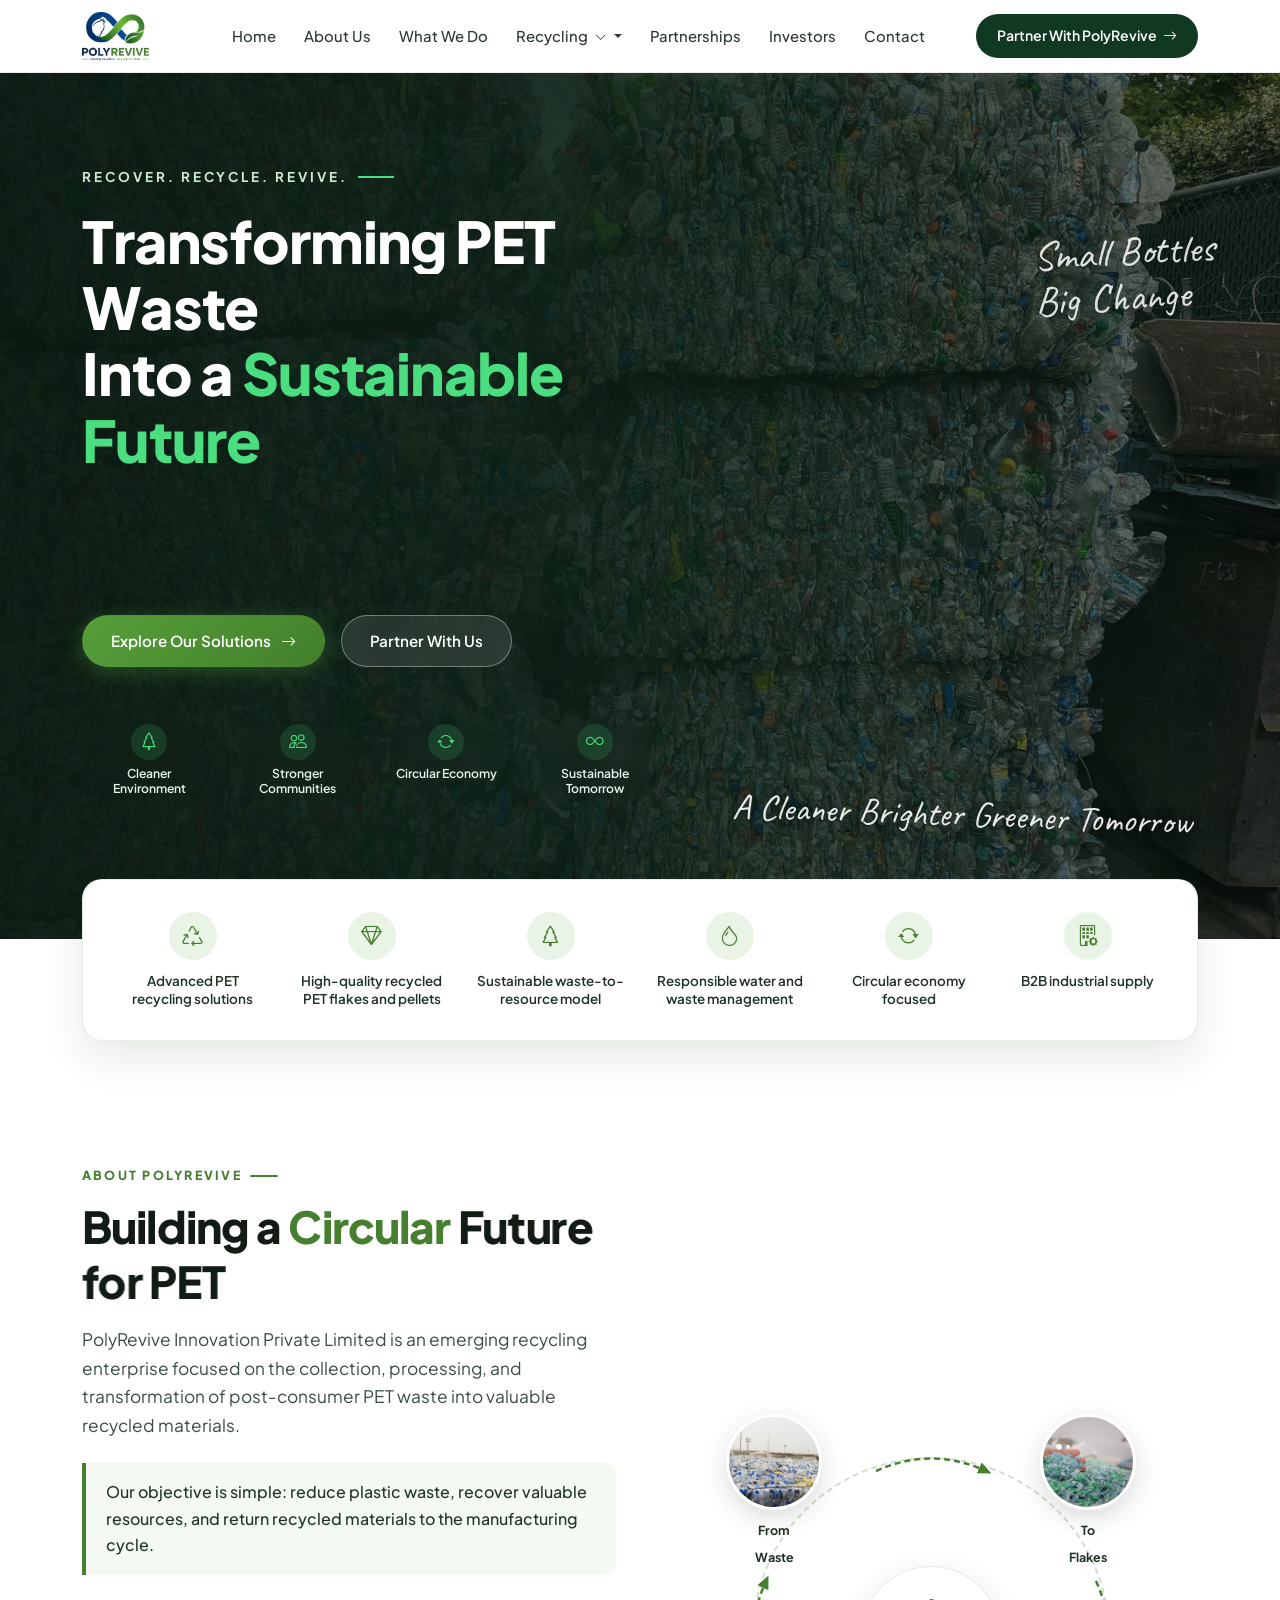
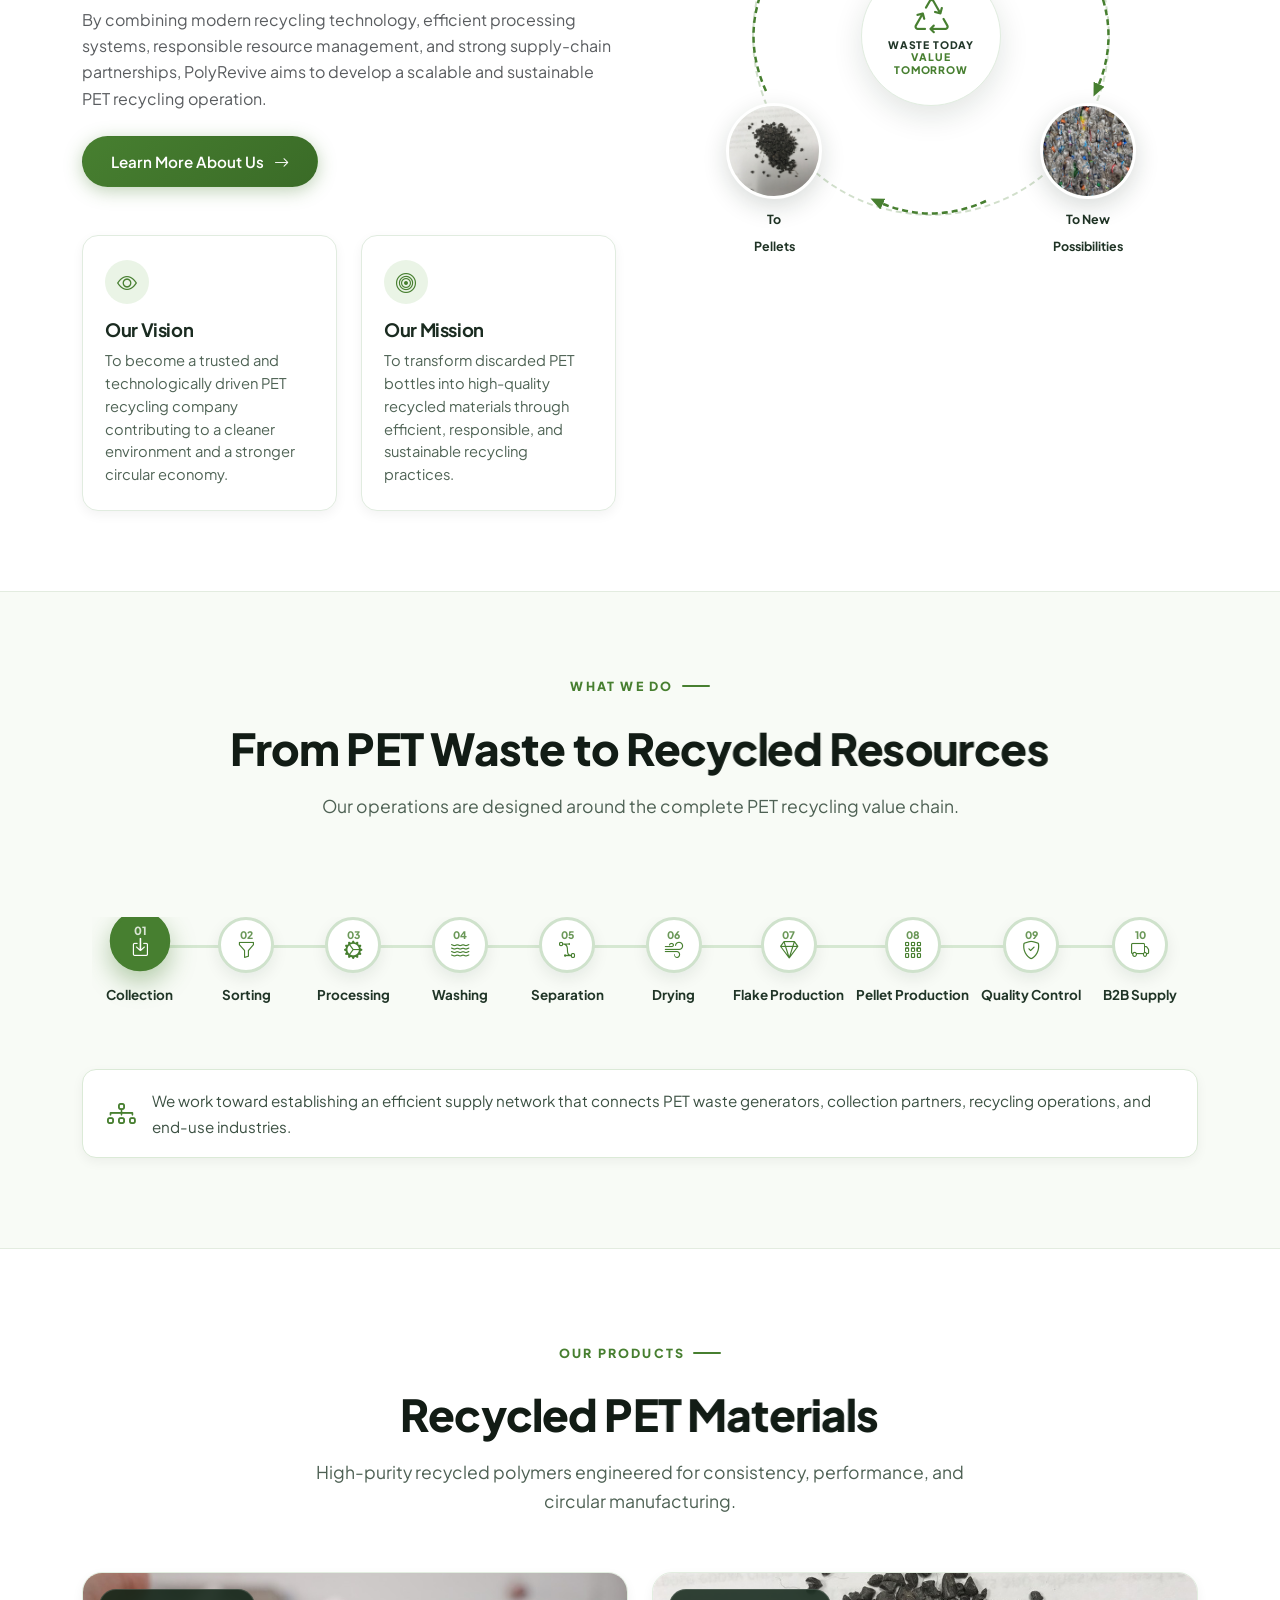
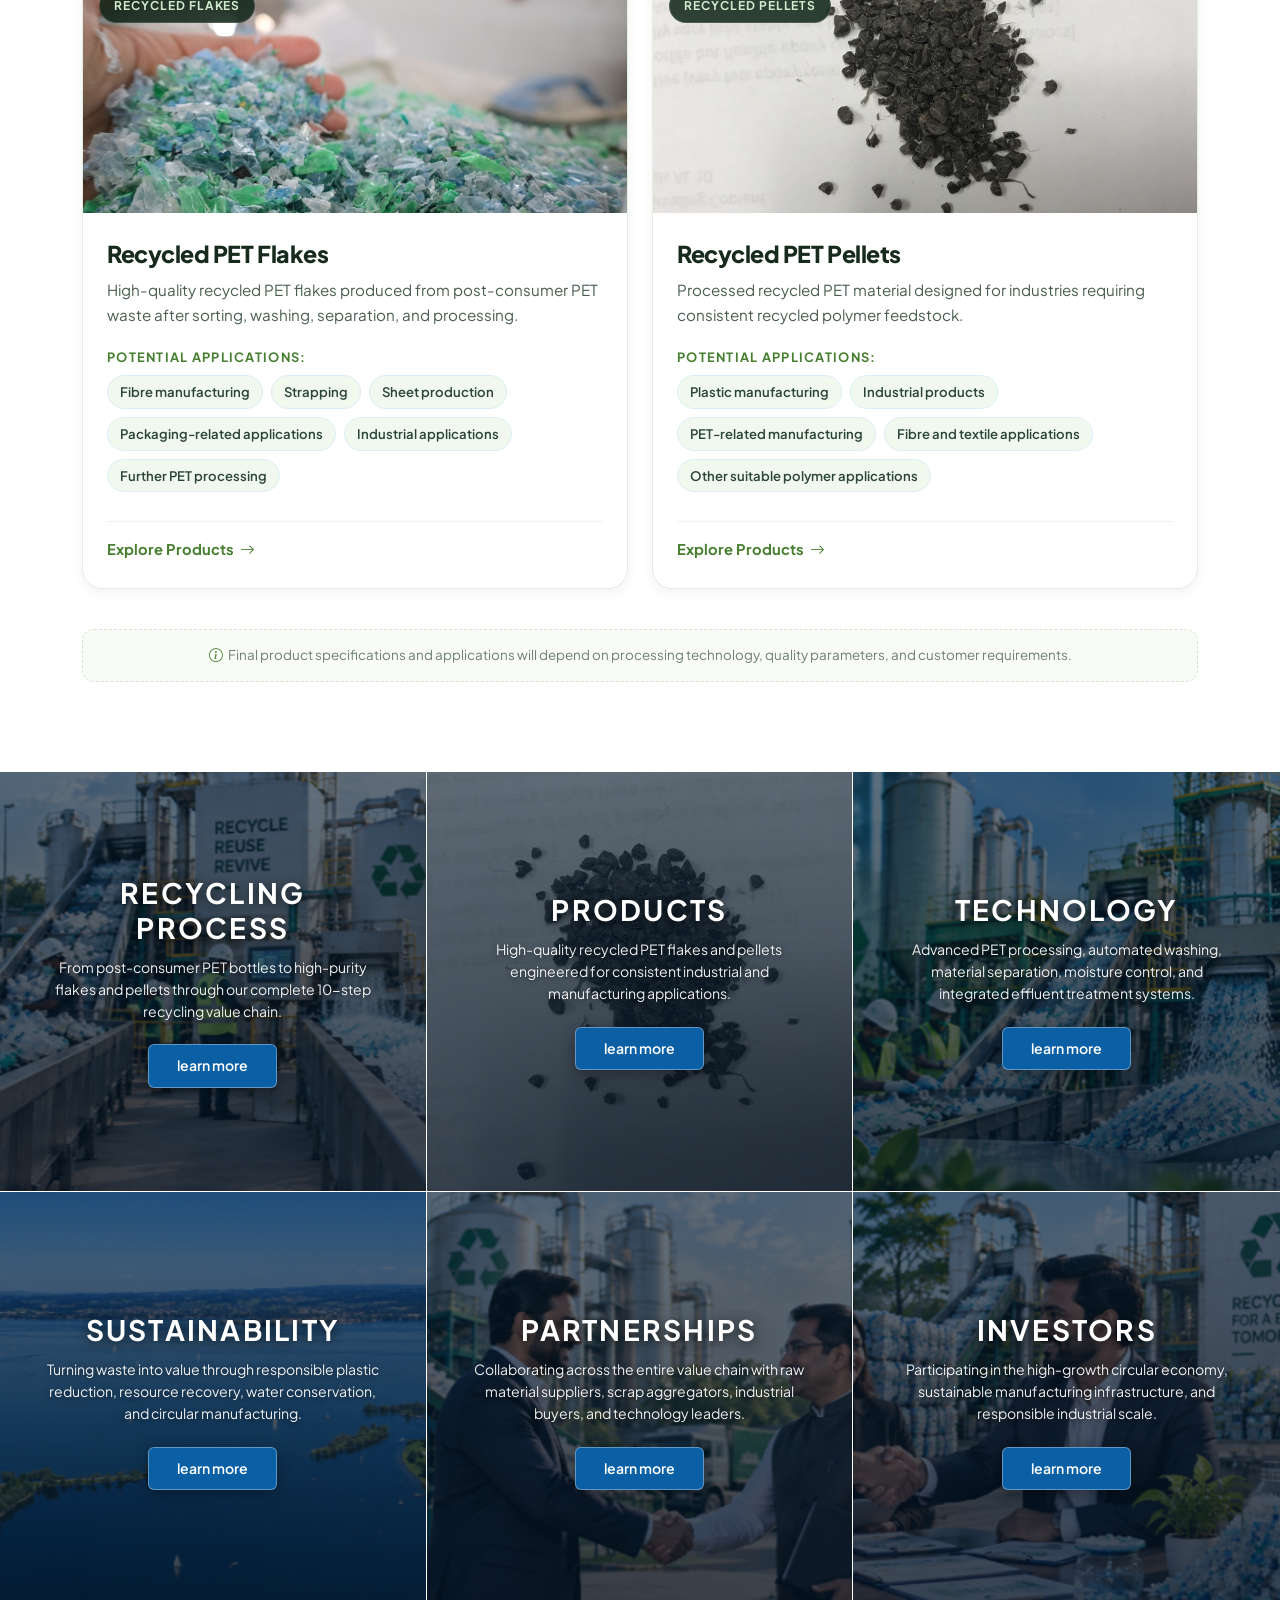
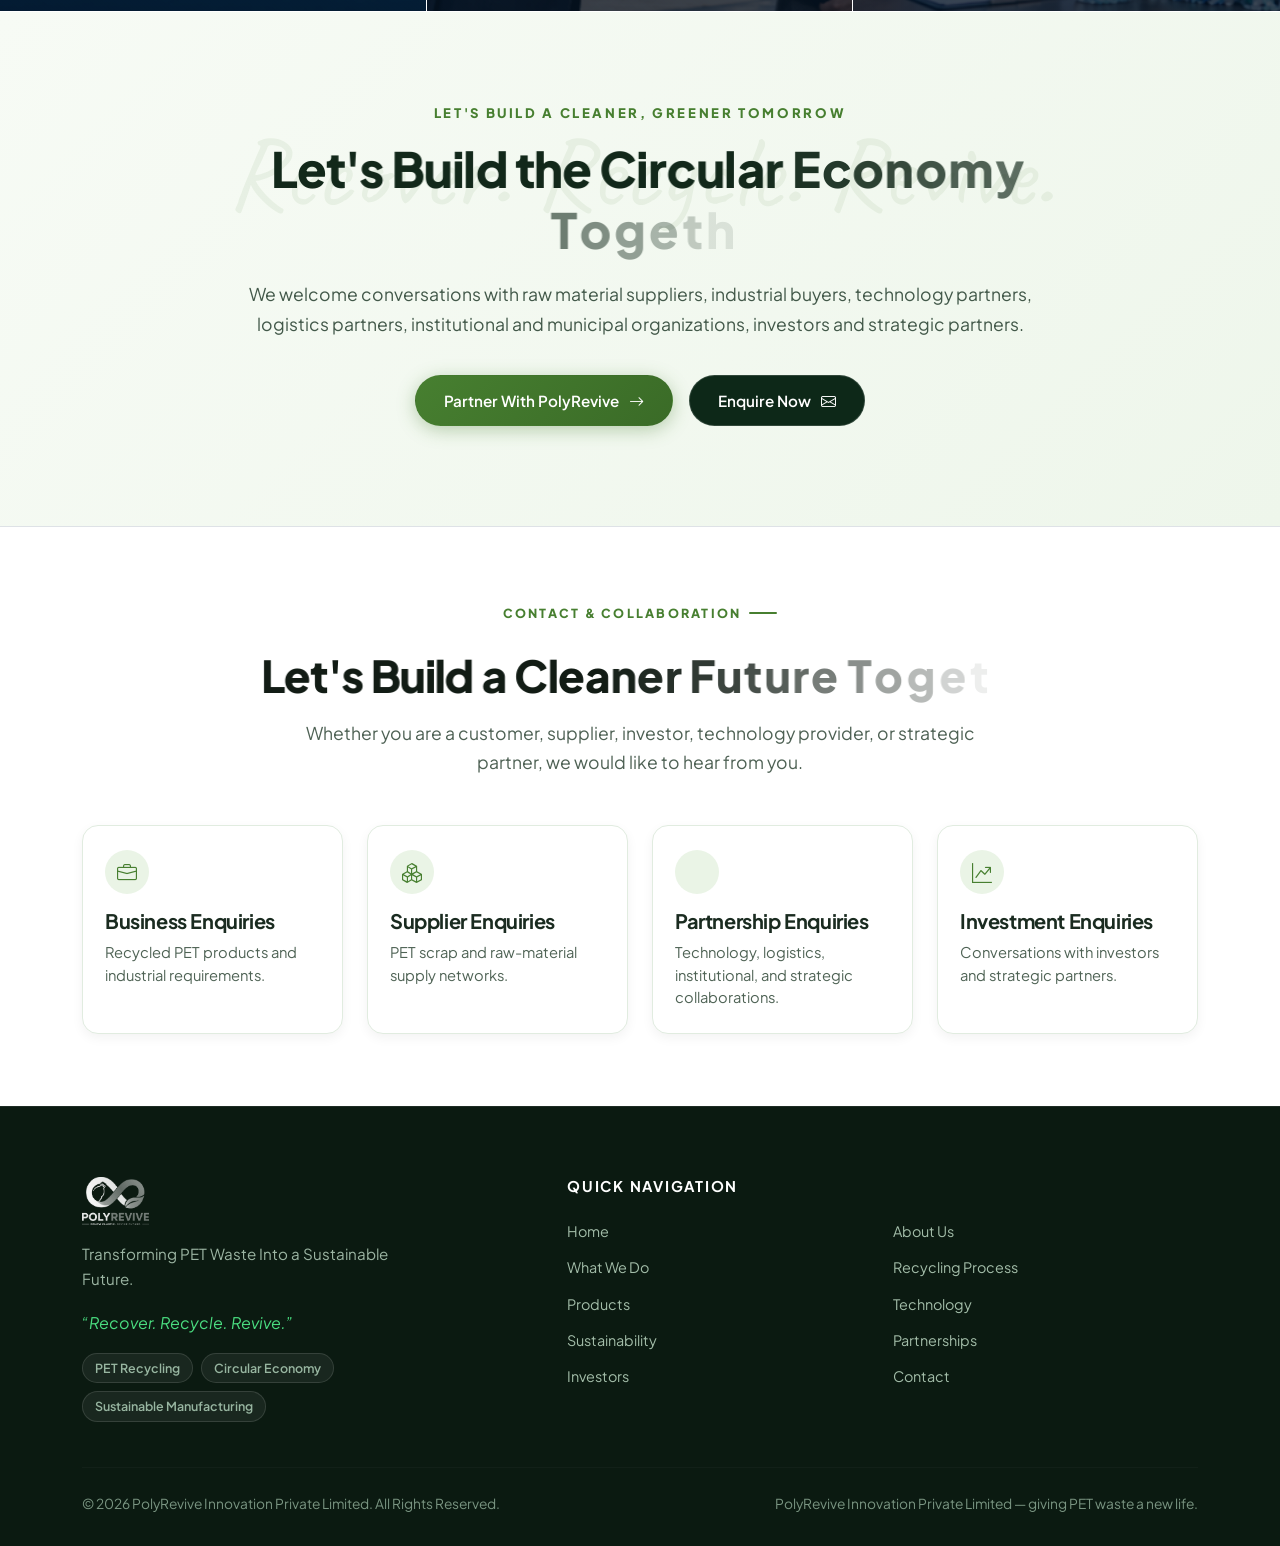
==== index.html @ 1613839e "Deploy PolyRevive website: complete pages, assets, responsive mobile navbar, animations" ====
<!DOCTYPE html>
<html lang="en">
<head>
  <meta charset="UTF-8">
  <meta name="viewport" content="width=device-width, initial-scale=1.0">
  <title>PolyRevive Innovation Private Limited | PET Recycling & Sustainable Solutions</title>
  
  <!-- SEO Meta Tags based on Official PDF -->
  <meta name="description" content="PolyRevive Innovation Private Limited is focused on PET recycling, recycled PET flakes and pellets, sustainable resource recovery, and circular-economy solutions.">
  <meta name="keywords" content="PET Recycling, PET Bottle Recycling, Recycled PET Flakes, Recycled PET Pellets, Plastic Recycling Company, PET Recycling Company Tamil Nadu, Recycled Plastic Materials, Circular Economy, Sustainable Recycling, Post Consumer PET Recycling, PET Scrap Recycling, Plastic Waste Management">
  <meta name="author" content="PolyRevive Innovation Private Limited">
  
  <!-- Favicon -->
  <link rel="icon" type="image/png" href="assets/logo/logo-transparent.png">

  <!-- Google Fonts: Plus Jakarta Sans & Caveat -->
  <link rel="preconnect" href="https://fonts.googleapis.com">
  <link rel="preconnect" href="https://fonts.gstatic.com" crossorigin>
  <link href="https://fonts.googleapis.com/css2?family=Caveat:wght@600;700&family=Plus+Jakarta+Sans:wght@300;400;500;600;700;800&display=swap" rel="stylesheet">

  <!-- Bootstrap 5.3.3 CSS -->
  <link href="https://cdn.jsdelivr.net/npm/bootstrap@5.3.3/dist/css/bootstrap.min.css" rel="stylesheet">
  
  <!-- Bootstrap Icons 1.11.3 -->
  <link rel="stylesheet" href="https://cdn.jsdelivr.net/npm/bootstrap-icons@1.11.3/font/bootstrap-icons.min.css">

  <!-- Animate.css for WOW Scroll Animations -->
  <link rel="stylesheet" href="css/animate.css">

  <!-- Mouse Cursor CSS -->
  <link rel="stylesheet" href="css/mousecursor.css">

  <!-- Custom Stylesheet -->
  <link rel="stylesheet" href="css/style.css">
</head>
<body>

  <!-- ==========================================================================
       1. HEADER / STICKY NAVBAR
       ========================================================================== -->
  <header>
    <nav class="navbar navbar-expand-lg site-navbar" aria-label="Main Navigation">
      <div class="container">
        <!-- Actual PolyRevive Logo -->
        <a class="navbar-brand" href="#home">
          <img src="assets/logo/logo.png" alt="PolyRevive Innovation Private Limited Logo" class="navbar-logo-img">
        </a>

        <!-- Mobile Toggle Button -->
        <button class="navbar-toggler" type="button" data-bs-toggle="collapse" data-bs-target="#navbarPolyContent" aria-controls="navbarPolyContent" aria-expanded="false" aria-label="Toggle navigation">
          <span class="bi bi-list fs-2"></span>
        </button>

        <!-- Navbar Links -->
        <div class="collapse navbar-collapse" id="navbarPolyContent">
          <ul class="navbar-nav mx-auto mb-2 mb-lg-0">
            <li class="nav-item">
              <a class="nav-link active" href="index.html">Home</a>
            </li>
            <li class="nav-item">
              <a class="nav-link" href="about.html">About Us</a>
            </li>
            <li class="nav-item">
              <a class="nav-link" href="what-we-do.html">What We Do</a>
            </li>
            <li class="nav-item dropdown">
              <a class="nav-link dropdown-toggle" href="#" id="recyclingDropdown" role="button" data-bs-toggle="dropdown" aria-expanded="false">
                Recycling <i class="bi bi-chevron-down ms-1" style="font-size: 0.72rem;"></i>
              </a>
              <ul class="dropdown-menu shadow" aria-labelledby="recyclingDropdown">
                <li><a class="dropdown-item" href="process.html"><i class="bi bi-arrow-repeat"></i> Recycling Process</a></li>
                <li><a class="dropdown-item" href="products.html"><i class="bi bi-box-seam"></i> Products</a></li>
                <li><a class="dropdown-item" href="technology.html"><i class="bi bi-cpu"></i> Technology & Infrastructure</a></li>
                <li><a class="dropdown-item" href="sustainability.html"><i class="bi bi-flower1"></i> Sustainability</a></li>
              </ul>
            </li>
            <li class="nav-item">
              <a class="nav-link" href="partnerships.html">Partnerships</a>
            </li>
            <li class="nav-item">
              <a class="nav-link" href="investors.html">Investors</a>
            </li>
            <li class="nav-item">
              <a class="nav-link" href="contact.html">Contact</a>
            </li>
          </ul>

          <!-- Action Button: Section 18 Primary CTA -->
          <div class="d-flex align-items-center">
            <a href="partnerships.html" class="nav-btn-partner">
              Partner With PolyRevive <i class="bi bi-arrow-right"></i>
            </a>
          </div>
        </div>
      </div>
    </nav>
  </header>

  <!-- ==========================================================================
       2. HERO SECTION (Matched with Reference Design)
       ========================================================================== -->
  <section class="hero-section" id="home">
    <div class="hero-overlay"></div>

    <!-- Script Accents (matched from visual reference) -->
    <div class="hero-script-top d-none d-lg-block">
      Small Bottles<br>Big Change
    </div>
    <div class="hero-script-bottom d-none d-lg-flex">
      <span>A Cleaner Brighter Greener Tomorrow</span>
      <i class="bi bi-leaf hero-script-leaf"></i>
    </div>

    <div class="container position-relative">
      <div class="row align-items-center">
        <div class="col-lg-8 col-xl-7 hero-content">
          <!-- Eyebrow Tagline -->
          <div class="hero-eyebrow">
            RECOVER. RECYCLE. REVIVE.
          </div>

          <!-- Main Headline -->
          <h1 class="hero-title text-anime-style-3">
            Transforming PET Waste <br>
            Into a <span class="text-accent">Sustainable Future</span>
          </h1>

          <!-- Official PDF Paragraph -->
          <p class="hero-paragraph wow fadeInUp" data-wow-delay="0.2s">
            PolyRevive Innovation Private Limited is building a modern PET recycling ecosystem focused on converting post-consumer PET waste into high-quality recycled materials while creating environmental, economic, and social value.
          </p>

          <!-- Buttons -->
          <div class="hero-cta-group wow fadeInUp" data-wow-delay="0.3s">
            <a href="#products" class="btn-poly btn-poly-accent">
              Explore Our Solutions <i class="bi bi-arrow-right"></i>
            </a>
            <a href="#partners" class="btn-poly btn-poly-glass">
              Partner With Us
            </a>
          </div>

          <!-- 4 Glass Benefit Badges beneath buttons -->
          <div class="hero-glass-badges">
            <div class="hero-badge-card wow fadeInUp" data-wow-delay="0.1s">
              <div class="hero-badge-icon">
                <i class="bi bi-tree"></i>
              </div>
              <span class="hero-badge-label">Cleaner Environment</span>
            </div>
            <div class="hero-badge-card wow fadeInUp" data-wow-delay="0.2s">
              <div class="hero-badge-icon">
                <i class="bi bi-people"></i>
              </div>
              <span class="hero-badge-label">Stronger Communities</span>
            </div>
            <div class="hero-badge-card wow fadeInUp" data-wow-delay="0.3s">
              <div class="hero-badge-icon">
                <i class="bi bi-arrow-repeat"></i>
              </div>
              <span class="hero-badge-label">Circular Economy</span>
            </div>
            <div class="hero-badge-card wow fadeInUp" data-wow-delay="0.4s">
              <div class="hero-badge-icon">
                <i class="bi bi-infinity"></i>
              </div>
              <span class="hero-badge-label">Sustainable Tomorrow</span>
            </div>
          </div>

        </div>
      </div>
    </div>
  </section>

  <!-- ==========================================================================
       3. HERO SUPPORTING BENEFITS STRIP (Floating Glass Bar)
       ========================================================================== -->
  <div class="container benefits-strip-container">
    <div class="benefits-strip-card wow fadeInUp" data-wow-duration="0.8s">
      <div class="benefits-strip-grid">
        <div class="benefit-item wow fadeInUp" data-wow-delay="0.1s">
          <div class="benefit-icon-wrapper">
            <i class="bi bi-recycle"></i>
          </div>
          <p class="benefit-title">Advanced PET recycling solutions</p>
        </div>
        <div class="benefit-item wow fadeInUp" data-wow-delay="0.15s">
          <div class="benefit-icon-wrapper">
            <i class="bi bi-gem"></i>
          </div>
          <p class="benefit-title">High-quality recycled PET flakes and pellets</p>
        </div>
        <div class="benefit-item wow fadeInUp" data-wow-delay="0.2s">
          <div class="benefit-icon-wrapper">
            <i class="bi bi-tree"></i>
          </div>
          <p class="benefit-title">Sustainable waste-to-resource model</p>
        </div>
        <div class="benefit-item wow fadeInUp" data-wow-delay="0.25s">
          <div class="benefit-icon-wrapper">
            <i class="bi bi-droplet"></i>
          </div>
          <p class="benefit-title">Responsible water and waste management</p>
        </div>
        <div class="benefit-item wow fadeInUp" data-wow-delay="0.3s">
          <div class="benefit-icon-wrapper">
            <i class="bi bi-arrow-repeat"></i>
          </div>
          <p class="benefit-title">Circular economy focused</p>
        </div>
        <div class="benefit-item wow fadeInUp" data-wow-delay="0.35s">
          <div class="benefit-icon-wrapper">
            <i class="bi bi-building-gear"></i>
          </div>
          <p class="benefit-title">B2B industrial supply</p>
        </div>
      </div>
    </div>
  </div>

  <!-- ==========================================================================
       4. ABOUT POLYREVIVE & CIRCULAR VISUAL
       ========================================================================== -->
  <section class="about-section" id="about">
    <div class="container">
      <div class="row align-items-center g-5">
        <!-- Left Content Column -->
        <div class="col-lg-6 about-content-col">
          <span class="section-eyebrow wow fadeInUp" data-wow-delay="0.1s">ABOUT POLYREVIVE</span>
          <h2 class="section-title text-anime-style-3">
            Building a <span class="text-brand">Circular</span> Future for PET
          </h2>

          <p class="about-intro-text wow fadeInUp" data-wow-delay="0.2s">
            PolyRevive Innovation Private Limited is an emerging recycling enterprise focused on the collection, processing, and transformation of post-consumer PET waste into valuable recycled materials.
          </p>

          <div class="about-objective-box wow fadeInUp" data-wow-delay="0.3s">
            Our objective is simple: reduce plastic waste, recover valuable resources, and return recycled materials to the manufacturing cycle.
          </div>

          <p class="text-muted mb-4 wow fadeInUp" data-wow-delay="0.35s">
            By combining modern recycling technology, efficient processing systems, responsible resource management, and strong supply-chain partnerships, PolyRevive aims to develop a scalable and sustainable PET recycling operation.
          </p>

          <a href="#what-we-do" class="btn-poly btn-poly-primary mb-5 wow fadeInUp" data-wow-delay="0.4s">
            Learn More About Us <i class="bi bi-arrow-right"></i>
          </a>

          <!-- Vision & Mission Cards Row -->
          <div class="row g-4 vm-card-row">
            <div class="col-sm-6">
              <div class="vm-card wow fadeInUp" data-wow-delay="0.2s">
                <div class="vm-icon-bubble">
                  <i class="bi bi-eye"></i>
                </div>
                <h3 class="vm-title">Our Vision</h3>
                <p class="vm-description">
                  To become a trusted and technologically driven PET recycling company contributing to a cleaner environment and a stronger circular economy.
                </p>
              </div>
            </div>

            <div class="col-sm-6">
              <div class="vm-card wow fadeInUp" data-wow-delay="0.35s">
                <div class="vm-icon-bubble">
                  <i class="bi bi-bullseye"></i>
                </div>
                <h3 class="vm-title">Our Mission</h3>
                <p class="vm-description">
                  To transform discarded PET bottles into high-quality recycled materials through efficient, responsible, and sustainable recycling practices.
                </p>
              </div>
            </div>
          </div>
        </div>

        <!-- Right Column: Circular Economy Transformation Diagram -->
        <div class="col-lg-6 text-center">
          <div class="circular-diagram-container wow zoomIn" data-wow-duration="0.9s">
            <div class="circular-bg-glow"></div>

            <!-- SVG Flow Arrows connecting the 4 nodes -->
            <svg class="circular-flow-svg" viewBox="0 0 460 460">
              <defs>
                <marker id="arrow" viewBox="0 0 10 10" refX="5" refY="5" markerWidth="6" markerHeight="6" orient="auto-start-reverse">
                  <path d="M 0 1 L 9 5 L 0 9 z" fill="#477f30" />
                </marker>
              </defs>
              <!-- Top curve: Waste to Flakes -->
              <path d="M 175 65 Q 230 40 285 65" fill="none" stroke="#477f30" stroke-width="2.5" stroke-dasharray="6,4" marker-end="url(#arrow)" />
              <!-- Right curve: Flakes to Possibilities -->
              <path d="M 395 175 Q 420 230 395 285" fill="none" stroke="#477f30" stroke-width="2.5" stroke-dasharray="6,4" marker-end="url(#arrow)" />
              <!-- Bottom curve: Possibilities to Pellets -->
              <path d="M 285 395 Q 230 420 175 395" fill="none" stroke="#477f30" stroke-width="2.5" stroke-dasharray="6,4" marker-end="url(#arrow)" />
              <!-- Left curve: Pellets to Waste -->
              <path d="M 65 285 Q 40 230 65 175" fill="none" stroke="#477f30" stroke-width="2.5" stroke-dasharray="6,4" marker-end="url(#arrow)" />
            </svg>

            <!-- Center Badge -->
            <div class="circular-center-badge">
              <i class="bi bi-recycle circular-center-icon"></i>
              <div class="circular-center-text">
                WASTE TODAY
                <span>VALUE TOMORROW</span>
              </div>
            </div>

            <!-- 1. Top-Left: From Waste -->
            <div class="cycle-node node-waste">
              <div class="cycle-node-img-wrap">
                <img src="assets/images/waste-bottles.jpg" alt="PET Waste bottles" loading="lazy">
              </div>
              <span class="cycle-node-label">From<br>Waste</span>
            </div>

            <!-- 2. Top-Right: To Flakes -->
            <div class="cycle-node node-flakes">
              <div class="cycle-node-img-wrap">
                <img src="assets/images/pet-flakes.jpg" alt="Recycled PET Flakes" loading="lazy">
              </div>
              <span class="cycle-node-label">To<br>Flakes</span>
            </div>

            <!-- 3. Bottom-Left: To Pellets -->
            <div class="cycle-node node-pellets">
              <div class="cycle-node-img-wrap">
                <img src="assets/images/pet-pellets.jpg" alt="Recycled PET Pellets" loading="lazy">
              </div>
              <span class="cycle-node-label">To<br>Pellets</span>
            </div>

            <!-- 4. Bottom-Right: To New Possibilities -->
            <div class="cycle-node node-possibilities">
              <div class="cycle-node-img-wrap">
                <img src="assets/images/pet-possibilities.jpg" alt="Recycled PET applications" loading="lazy">
              </div>
              <span class="cycle-node-label">To New<br>Possibilities</span>
            </div>
          </div>
        </div>
      </div>
    </div>
  </section>

  <!-- ==========================================================================
       5. WHAT WE DO — 10-STEP VALUE CHAIN JOURNEY
       ========================================================================== -->
  <section class="what-we-do-section" id="what-we-do">
    <div class="container">
      <div class="section-header text-center">
        <div class="section-eyebrow-wrapper">
          <span class="section-eyebrow wow fadeInUp" data-wow-delay="0.1s">WHAT WE DO</span>
        </div>
        <h2 class="section-title text-anime-style-3">From PET Waste to Recycled Resources</h2>
        <p class="section-subtitle mx-auto wow fadeInUp" data-wow-delay="0.2s">
          Our operations are designed around the complete PET recycling value chain.
        </p>
      </div>

      <!-- Process Track -->
      <div class="process-track-wrapper">
        <div class="process-track-line">
          <div class="process-track-progress"></div>
        </div>

        <div class="process-steps-row">
          <!-- Step 1 -->
          <div class="process-step-item active wow fadeInUp" data-wow-delay="0.05s">
            <div class="process-step-circle">
              <span class="process-step-num">01</span>
              <i class="bi bi-box-arrow-in-down process-step-icon"></i>
            </div>
            <p class="process-step-title">Collection</p>
          </div>

          <!-- Step 2 -->
          <div class="process-step-item wow fadeInUp" data-wow-delay="0.1s">
            <div class="process-step-circle">
              <span class="process-step-num">02</span>
              <i class="bi bi-funnel process-step-icon"></i>
            </div>
            <p class="process-step-title">Sorting</p>
          </div>

          <!-- Step 3 -->
          <div class="process-step-item wow fadeInUp" data-wow-delay="0.15s">
            <div class="process-step-circle">
              <span class="process-step-num">03</span>
              <i class="bi bi-gear-wide-connected process-step-icon"></i>
            </div>
            <p class="process-step-title">Processing</p>
          </div>

          <!-- Step 4 -->
          <div class="process-step-item wow fadeInUp" data-wow-delay="0.2s">
            <div class="process-step-circle">
              <span class="process-step-num">04</span>
              <i class="bi bi-water process-step-icon"></i>
            </div>
            <p class="process-step-title">Washing</p>
          </div>

          <!-- Step 5 -->
          <div class="process-step-item wow fadeInUp" data-wow-delay="0.25s">
            <div class="process-step-circle">
              <span class="process-step-num">05</span>
              <i class="bi bi-bezier2 process-step-icon"></i>
            </div>
            <p class="process-step-title">Separation</p>
          </div>

          <!-- Step 6 -->
          <div class="process-step-item wow fadeInUp" data-wow-delay="0.3s">
            <div class="process-step-circle">
              <span class="process-step-num">06</span>
              <i class="bi bi-wind process-step-icon"></i>
            </div>
            <p class="process-step-title">Drying</p>
          </div>

          <!-- Step 7 -->
          <div class="process-step-item wow fadeInUp" data-wow-delay="0.35s">
            <div class="process-step-circle">
              <span class="process-step-num">07</span>
              <i class="bi bi-gem process-step-icon"></i>
            </div>
            <p class="process-step-title">Flake Production</p>
          </div>

          <!-- Step 8 -->
          <div class="process-step-item wow fadeInUp" data-wow-delay="0.4s">
            <div class="process-step-circle">
              <span class="process-step-num">08</span>
              <i class="bi bi-grid-3x3-gap process-step-icon"></i>
            </div>
            <p class="process-step-title">Pellet Production</p>
          </div>

          <!-- Step 9 -->
          <div class="process-step-item wow fadeInUp" data-wow-delay="0.45s">
            <div class="process-step-circle">
              <span class="process-step-num">09</span>
              <i class="bi bi-shield-check process-step-icon"></i>
            </div>
            <p class="process-step-title">Quality Control</p>
          </div>

          <!-- Step 10 -->
          <div class="process-step-item wow fadeInUp" data-wow-delay="0.5s">
            <div class="process-step-circle">
              <span class="process-step-num">10</span>
              <i class="bi bi-truck process-step-icon"></i>
            </div>
            <p class="process-step-title">B2B Supply</p>
          </div>
        </div>
      </div>

      <!-- Supporting network box -->
      <div class="process-network-box mx-auto max-w-750 wow fadeInUp" data-wow-delay="0.3s">
        <i class="bi bi-diagram-3 process-network-icon"></i>
        <p class="process-network-text">
          We work toward establishing an efficient supply network that connects PET waste generators, collection partners, recycling operations, and end-use industries.
        </p>
      </div>
    </div>
  </section>

  <!-- ==========================================================================
       6. PRODUCTS — HOMEPAGE PREVIEW
       ========================================================================== -->
  <section class="products-section" id="products">
    <div class="container">
      <div class="section-header text-center">
        <div class="section-eyebrow-wrapper">
          <span class="section-eyebrow wow fadeInUp" data-wow-delay="0.1s">OUR PRODUCTS</span>
        </div>
        <h2 class="section-title text-anime-style-3">Recycled PET Materials</h2>
        <p class="section-subtitle mx-auto wow fadeInUp" data-wow-delay="0.2s">
          High-purity recycled polymers engineered for consistency, performance, and circular manufacturing.
        </p>
      </div>

      <div class="row g-4 justify-content-center">
        <!-- CARD 1: Recycled PET Flakes -->
        <div class="col-lg-6 product-col">
          <div class="product-card wow fadeInUp" data-wow-delay="0.15s">
            <div class="product-img-wrapper image-anime">
              <img src="assets/images/highres-pet-flakes.jpg" alt="Recycled PET Flakes" loading="lazy">
              <div class="product-badge-overlay">Recycled Flakes</div>
            </div>
            <div class="product-body">
              <h3 class="product-title">Recycled PET Flakes</h3>
              <p class="product-desc">
                High-quality recycled PET flakes produced from post-consumer PET waste after sorting, washing, separation, and processing.
              </p>

              <h4 class="product-apps-heading">Potential Applications:</h4>
              <div class="product-chips">
                <span class="app-chip">Fibre manufacturing</span>
                <span class="app-chip">Strapping</span>
                <span class="app-chip">Sheet production</span>
                <span class="app-chip">Packaging-related applications</span>
                <span class="app-chip">Industrial applications</span>
                <span class="app-chip">Further PET processing</span>
              </div>

              <div class="product-footer">
                <a href="#contact" class="product-cta-link">
                  Explore Products <i class="bi bi-arrow-right"></i>
                </a>
              </div>
            </div>
          </div>
        </div>

        <!-- CARD 2: Recycled PET Pellets -->
        <div class="col-lg-6 product-col">
          <div class="product-card wow fadeInUp" data-wow-delay="0.3s">
            <div class="product-img-wrapper image-anime">
              <img src="assets/images/highres-pet-pellets.jpg" alt="Recycled PET Pellets" loading="lazy">
              <div class="product-badge-overlay">Recycled Pellets</div>
            </div>
            <div class="product-body">
              <h3 class="product-title">Recycled PET Pellets</h3>
              <p class="product-desc">
                Processed recycled PET material designed for industries requiring consistent recycled polymer feedstock.
              </p>

              <h4 class="product-apps-heading">Potential Applications:</h4>
              <div class="product-chips">
                <span class="app-chip">Plastic manufacturing</span>
                <span class="app-chip">Industrial products</span>
                <span class="app-chip">PET-related manufacturing</span>
                <span class="app-chip">Fibre and textile applications</span>
                <span class="app-chip">Other suitable polymer applications</span>
              </div>

              <div class="product-footer">
                <a href="#contact" class="product-cta-link">
                  Explore Products <i class="bi bi-arrow-right"></i>
                </a>
              </div>
            </div>
          </div>
        </div>
      </div>

      <!-- Official Disclaimer from PDF -->
      <div class="products-disclaimer mx-auto max-w-750">
        <i class="bi bi-info-circle me-1 text-brand"></i>
        Final product specifications and applications will depend on processing technology, quality parameters, and customer requirements.
      </div>
    </div>
  </section>

  <!-- ==========================================================================
       6B. CORE PATHWAYS & SOLUTIONS SHOWCASE (Full-Width Interactive Banners)
       ========================================================================== -->
  <section class="alpla-showcase-section" id="pathways-showcase" aria-label="Core Pathways and Solutions">
    <!-- 1. RECYCLING PROCESS -->
    <div class="alpla-banner-item wow fadeInUp" data-wow-delay="0.1s">
      <div class="alpla-banner-bg" style="background-image: url('assets/images/recycling-process-facility.png');"></div>
      <div class="alpla-banner-overlay"></div>
      <div class="alpla-banner-content">
        <h2 class="alpla-banner-title">RECYCLING PROCESS</h2>
        <p class="alpla-banner-desc">From post-consumer PET bottles to high-purity flakes and pellets through our complete 10-step recycling value chain.</p>
        <a href="process.html" class="alpla-banner-btn">learn more</a>
      </div>
    </div>

    <!-- 2. PRODUCTS -->
    <div class="alpla-banner-item wow fadeInUp" data-wow-delay="0.15s">
      <div class="alpla-banner-bg" style="background-image: url('assets/images/highres-pet-pellets.jpg');"></div>
      <div class="alpla-banner-overlay"></div>
      <div class="alpla-banner-content">
        <h2 class="alpla-banner-title">PRODUCTS</h2>
        <p class="alpla-banner-desc">High-quality recycled PET flakes and pellets engineered for consistent industrial and manufacturing applications.</p>
        <a href="products.html" class="alpla-banner-btn">learn more</a>
      </div>
    </div>

    <!-- 3. TECHNOLOGY -->
    <div class="alpla-banner-item wow fadeInUp" data-wow-delay="0.2s">
      <div class="alpla-banner-bg" style="background-image: url('assets/images/technology-plant-banner.png');"></div>
      <div class="alpla-banner-overlay"></div>
      <div class="alpla-banner-content">
        <h2 class="alpla-banner-title">TECHNOLOGY</h2>
        <p class="alpla-banner-desc">Advanced PET processing, automated washing, material separation, moisture control, and integrated effluent treatment systems.</p>
        <a href="technology.html" class="alpla-banner-btn">learn more</a>
      </div>
    </div>

    <!-- 4. SUSTAINABILITY -->
    <div class="alpla-banner-item wow fadeInUp" data-wow-delay="0.25s">
      <div class="alpla-banner-bg" style="background-image: url('assets/images/sustainability-lake-aerial.png');"></div>
      <div class="alpla-banner-overlay"></div>
      <div class="alpla-banner-content">
        <h2 class="alpla-banner-title">SUSTAINABILITY</h2>
        <p class="alpla-banner-desc">Turning waste into value through responsible plastic reduction, resource recovery, water conservation, and circular manufacturing.</p>
        <a href="sustainability.html" class="alpla-banner-btn">learn more</a>
      </div>
    </div>

    <!-- 5. PARTNERSHIPS -->
    <div class="alpla-banner-item wow fadeInUp" data-wow-delay="0.3s">
      <div class="alpla-banner-bg" style="background-image: url('assets/images/partnerships-collaboration.png');"></div>
      <div class="alpla-banner-overlay"></div>
      <div class="alpla-banner-content">
        <h2 class="alpla-banner-title">PARTNERSHIPS</h2>
        <p class="alpla-banner-desc">Collaborating across the entire value chain with raw material suppliers, scrap aggregators, industrial buyers, and technology leaders.</p>
        <a href="partnerships.html" class="alpla-banner-btn">learn more</a>
      </div>
    </div>

    <!-- 6. INVESTORS -->
    <div class="alpla-banner-item wow fadeInUp" data-wow-delay="0.35s">
      <div class="alpla-banner-bg" style="background-image: url('assets/images/investors-meeting-banner.png');"></div>
      <div class="alpla-banner-overlay"></div>
      <div class="alpla-banner-content">
        <h2 class="alpla-banner-title">INVESTORS</h2>
        <p class="alpla-banner-desc">Participating in the high-growth circular economy, sustainable manufacturing infrastructure, and responsible industrial scale.</p>
        <a href="investors.html" class="alpla-banner-btn">learn more</a>
      </div>
    </div>
  </section>




  <!-- ==========================================================================
       9. PARTNERSHIP CTA SECTION
       ========================================================================== -->
  <section class="partnership-section" id="partners">
    <div class="partnership-watermark">Recover. Recycle. Revive.</div>
    <div class="container">
      <div class="partnership-content">
        <p class="partnership-tagline wow fadeInUp" data-wow-delay="0.1s">LET'S BUILD A CLEANER, GREENER TOMORROW</p>
        <h2 class="partnership-title text-anime-style-3">Let's Build the Circular Economy Together</h2>
        <p class="partnership-desc wow fadeInUp" data-wow-delay="0.2s">
          We welcome conversations with raw material suppliers, industrial buyers, technology partners, logistics partners, institutional and municipal organizations, investors and strategic partners.
        </p>

        <div class="partnership-buttons wow fadeInUp" data-wow-delay="0.3s">
          <a href="#contact" class="btn-poly btn-poly-primary">
            Partner With PolyRevive <i class="bi bi-arrow-right"></i>
          </a>
          <a href="#contact" class="btn-poly btn-poly-dark">
            Enquire Now <i class="bi bi-envelope"></i>
          </a>
        </div>
      </div>
    </div>
  </section>

  <!-- ==========================================================================
       10. CONTACT PREVIEW / ENQUIRIES TOUCHPOINT
       ========================================================================== -->
  <section class="py-5 bg-white border-top" id="contact">
    <div class="container py-4">
      <div class="section-header text-center mb-5">
        <div class="section-eyebrow-wrapper">
          <span class="section-eyebrow wow fadeInUp" data-wow-delay="0.1s">CONTACT & COLLABORATION</span>
        </div>
        <h2 class="section-title text-anime-style-3">Let's Build a Cleaner Future Together</h2>
        <p class="section-subtitle mx-auto wow fadeInUp" data-wow-delay="0.2s">
          Whether you are a customer, supplier, investor, technology provider, or strategic partner, we would like to hear from you.
        </p>
      </div>

      <div class="row g-4">
        <!-- Business Enquiries -->
        <div class="col-md-6 col-lg-3">
          <div class="vm-card wow fadeInUp" data-wow-delay="0.1s">
            <div class="vm-icon-bubble">
              <i class="bi bi-briefcase"></i>
            </div>
            <h3 class="vm-title fs-5">Business Enquiries</h3>
            <p class="vm-description">
              Recycled PET products and industrial requirements.
            </p>
          </div>
        </div>

        <!-- Supplier Enquiries -->
        <div class="col-md-6 col-lg-3">
          <div class="vm-card wow fadeInUp" data-wow-delay="0.2s">
            <div class="vm-icon-bubble">
              <i class="bi bi-boxes"></i>
            </div>
            <h3 class="vm-title fs-5">Supplier Enquiries</h3>
            <p class="vm-description">
              PET scrap and raw-material supply networks.
            </p>
          </div>
        </div>

        <!-- Partnership Enquiries -->
        <div class="col-md-6 col-lg-3">
          <div class="vm-card wow fadeInUp" data-wow-delay="0.3s">
            <div class="vm-icon-bubble">
              <i class="bi bi-handshake"></i>
            </div>
            <h3 class="vm-title fs-5">Partnership Enquiries</h3>
            <p class="vm-description">
              Technology, logistics, institutional, and strategic collaborations.
            </p>
          </div>
        </div>

        <!-- Investment Enquiries -->
        <div class="col-md-6 col-lg-3">
          <div class="vm-card wow fadeInUp" data-wow-delay="0.4s">
            <div class="vm-icon-bubble">
              <i class="bi bi-graph-up-arrow"></i>
            </div>
            <h3 class="vm-title fs-5">Investment Enquiries</h3>
            <p class="vm-description">
              Conversations with investors and strategic partners.
            </p>
          </div>
        </div>
      </div>
    </div>
  </section>

    <!-- ==========================================================================
       FOOTER
       ========================================================================== -->
  <footer class="site-footer">
    <div class="container">
      <div class="row g-5">
        <div class="col-lg-5">
          <a href="index.html">
            <img src="assets/logo/logo-transparent.png" alt="PolyRevive Logo" class="footer-logo-img">
          </a>
          <p class="footer-brand-desc">
            Transforming PET Waste Into a Sustainable Future.
          </p>
          <div class="fst-italic text-accent fs-6">
            “Recover. Recycle. Revive.”
          </div>
          <div class="footer-keywords-wrap">
            <span class="footer-keyword-pill">PET Recycling</span>
            <span class="footer-keyword-pill">Circular Economy</span>
            <span class="footer-keyword-pill">Sustainable Manufacturing</span>
          </div>
        </div>

        <div class="col-lg-7">
          <h4 class="footer-heading">Quick Navigation</h4>
          <ul class="footer-links-list">
            <li class="footer-link-item"><a href="index.html">Home</a></li>
            <li class="footer-link-item"><a href="about.html">About Us</a></li>
            <li class="footer-link-item"><a href="what-we-do.html">What We Do</a></li>
            <li class="footer-link-item"><a href="process.html">Recycling Process</a></li>
            <li class="footer-link-item"><a href="products.html">Products</a></li>
            <li class="footer-link-item"><a href="technology.html">Technology</a></li>
            <li class="footer-link-item"><a href="sustainability.html">Sustainability</a></li>
            <li class="footer-link-item"><a href="partnerships.html">Partnerships</a></li>
            <li class="footer-link-item"><a href="investors.html">Investors</a></li>
            <li class="footer-link-item"><a href="contact.html">Contact</a></li>
          </ul>
        </div>
      </div>

      <hr class="footer-divider">

      <div class="footer-bottom">
        <div>&copy; 2026 PolyRevive Innovation Private Limited. All Rights Reserved.</div>
        <div>PolyRevive Innovation Private Limited — giving PET waste a new life.</div>
      </div>
    </div>
  </footer>

  <!-- Scripts: Clean SHRISTY Dependency Order -->
  <script src="js/jquery-3.7.1.min.js"></script>
  <script src="js/bootstrap.bundle.min.js"></script>
  <script src="js/SmoothScroll.js"></script>
  <script src="js/gsap.min.js"></script>
  <script src="js/ScrollTrigger.min.js"></script>
  <script src="js/SplitText.min.js"></script>
  <script src="js/wow.min.js"></script>
  <script src="js/magiccursor.js"></script>
  <script src="js/script.js"></script>
</body>
</html>
---- css/mousecursor.css ----
/*! normalize.css v7.0.0 | MIT License | github.com/necolas/normalize.css */
.cb-cursor {
	position: fixed;
	top: 0;
	left: 0;
	z-index: 150;
	contain: layout style size;
	pointer-events: none;
	will-change: transform;
	-webkit-transition: opacity 0.3s, color 0.4s;
	-o-transition: opacity 0.3s, color 0.4s;
	-moz-transition: opacity 0.3s, color 0.4s;
	transition: opacity 0.3s, color 0.4s;
}

.cb-cursor:before {
	content: "";
	position: absolute;
	top: -24px;
	left: -24px;
	display: block;
	width: 48px;
	height: 48px;
	background: #477f30;
	-webkit-transform: scale(0);
	-moz-transform: scale(0);
	-ms-transform: scale(0);
	-o-transform: scale(0);
	transform: scale(0);
	-webkit-border-radius: 50%;
	-moz-border-radius: 50%;
	border-radius: 50%;
	-webkit-transition: opacity 0.1s, -webkit-transform 0.3s ease-in-out;
	transition: opacity 0.1s, -webkit-transform 0.3s ease-in-out;
	-o-transition: opacity 0.1s, -o-transform 0.3s ease-in-out;
	-moz-transition: transform 0.3s ease-in-out, opacity 0.1s, -moz-transform 0.3s ease-in-out;
	transition: transform 0.3s ease-in-out, opacity 0.1s;
	transition: transform 0.3s ease-in-out, opacity 0.1s, -webkit-transform 0.3s ease-in-out, -moz-transform 0.3s ease-in-out, -o-transform 0.3s ease-in-out;
}

.cb-cursor-text {
	position: absolute;
	top: -18px;
	left: -18px;
	width: 36px;
	height: 36px;
	display: -webkit-box;
	display: -webkit-flex;
	display: -moz-box;
	display: -ms-flexbox;
	display: flex;
	-webkit-box-align: center;
	-webkit-align-items: center;
	-moz-box-align: center;
	-ms-flex-align: center;
	align-items: center;
	-webkit-box-pack: center;
	-webkit-justify-content: center;
	-moz-box-pack: center;
	-ms-flex-pack: center;
	justify-content: center;
	-webkit-transform: scale(0) rotate(10deg);
	-moz-transform: scale(0) rotate(10deg);
	-ms-transform: scale(0) rotate(10deg);
	-o-transform: scale(0) rotate(10deg);
	transform: scale(0) rotate(10deg);
	opacity: 0;
	color: white;
	font-size: 16px;
	line-height: 20px;
	text-align: center;
	letter-spacing: -0.01em;
	-webkit-transition: opacity 0.4s, -webkit-transform 0.3s;
	transition: opacity 0.4s, -webkit-transform 0.3s;
	-o-transition: opacity 0.4s, -o-transform 0.3s;
	-moz-transition: opacity 0.4s, transform 0.3s, -moz-transform 0.3s;
	transition: opacity 0.4s, transform 0.3s;
	transition: opacity 0.4s, transform 0.3s, -webkit-transform 0.3s, -moz-transform 0.3s, -o-transform 0.3s;
}

@supports (mix-blend-mode: exclusion) {
	.cb-cursor.-exclusion, .cb-cursor.-opaque {
		mix-blend-mode: exclusion;
	}
}

@supports (mix-blend-mode: exclusion) {
	.cb-cursor.-exclusion:before, .cb-cursor.-opaque:before {
		background: white;
	}
}

.cb-cursor.-normal, .cb-cursor.-text {
	mix-blend-mode: normal;
}

.cb-cursor.-normal:before, .cb-cursor.-text:before {
	background: currentColor;
}

.cb-cursor.-inverse {
	color: white;
}

.cb-cursor.-visible:before {
	-webkit-transform: scale(0.2);
	-moz-transform: scale(0.2);
	-ms-transform: scale(0.2);
	-o-transform: scale(0.2);
	transform: scale(0.2);
}

.cb-cursor.-visible.-active:before {
	-webkit-transform: scale(0.32);
	-moz-transform: scale(0.32);
	-ms-transform: scale(0.32);
	-o-transform: scale(0.32);
	transform: scale(0.32);
	background: #325a22;
	-webkit-transition-duration: 0.15s;
	-moz-transition-duration: 0.15s;
	-o-transition-duration: 0.15s;
	transition-duration: 0.15s;
}

.cb-cursor.-pointer:before {
	-webkit-transform: scale(0.65);
	-moz-transform: scale(0.65);
	-ms-transform: scale(0.65);
	-o-transform: scale(0.65);
	transform: scale(0.65);
	background: rgba(71, 127, 48, 0.22) !important;
	border: 2px solid #477f30;
}

@media (hover: none) and (pointer: coarse) {
	.cb-cursor {
		display: none !important;
	}
}

.cb-cursor.-text:before {
	background: #000;
	opacity: 0.80;
	backdrop-filter: blur(10);
	-webkit-transform: scale(1.7);
	-moz-transform: scale(1.7);
	-ms-transform: scale(1.7);
	-o-transform: scale(1.7);
	transform: scale(1.7);
}

.cb-cursor.-text .cb-cursor-text {
	opacity: 1;
	-webkit-transform: scale(1);
	-moz-transform: scale(1);
	-ms-transform: scale(1);
	-o-transform: scale(1);
	transform: scale(1);
}

.cb-cursor.-text.-active:before {
	-webkit-transform: scale(1.6);
	-moz-transform: scale(1.6);
	-ms-transform: scale(1.6);
	-o-transform: scale(1.6);
	transform: scale(1.6);
	-webkit-transition-duration: 0.2s;
	-moz-transition-duration: 0.2s;
	-o-transition-duration: 0.2s;
	transition-duration: 0.2s;
}

.cb-cursor.-opaque:before {
	-webkit-transform: scale(1.32);
	-moz-transform: scale(1.32);
	-ms-transform: scale(1.32);
	-o-transform: scale(1.32);
	transform: scale(1.32);
}

.cb-cursor.-opaque.-active:before {
	-webkit-transform: scale(1.2);
	-moz-transform: scale(1.2);
	-ms-transform: scale(1.2);
	-o-transform: scale(1.2);
	transform: scale(1.2);
}

.cb-cursor.-lg:before {
	-webkit-transform: scale(2);
	-moz-transform: scale(2);
	-ms-transform: scale(2);
	-o-transform: scale(2);
	transform: scale(2);
}

.cb-cursor.-hidden:before {
	-webkit-transform: scale(0);
	-moz-transform: scale(0);
	-ms-transform: scale(0);
	-o-transform: scale(0);
	transform: scale(0);
}

.-color-red {
	color: red;
}

.-color-green {
	color: #51c67d;
}

.cb-demo {
	background: #fff;
}

.cb-demo-content {
	display: -webkit-box;
	display: -webkit-flex;
	display: -moz-box;
	display: -ms-flexbox;
	display: flex;
	-webkit-box-align: center;
	-webkit-align-items: center;
	-moz-box-align: center;
	-ms-flex-align: center;
	align-items: center;
	-webkit-box-pack: center;
	-webkit-justify-content: center;
	-moz-box-pack: center;
	-ms-flex-pack: center;
	justify-content: center;
	height: 100vh;
}

.cb-demo-container {
	padding: 0 20px;
}

@media (min-width: 1600px) {
	.cb-demo-container {
		padding: 0 120px;
	}
}

.cb-demo-row {
	display: -webkit-box;
	display: -webkit-flex;
	display: -moz-box;
	display: -ms-flexbox;
	display: flex;
	-webkit-box-pack: center;
	-webkit-justify-content: center;
	-moz-box-pack: center;
	-ms-flex-pack: center;
	justify-content: center;
	text-align: center;
	margin: 30px 0;
}

@media (min-width: 1600px) {
	.cb-demo-row {
		margin: 60px 0;
	}
}

.cb-demo-item {
	position: relative;
	-webkit-box-flex: 1;
	-webkit-flex: 1;
	-moz-box-flex: 1;
	-ms-flex: 1;
	flex: 1;
	padding: 50px 30px;
	margin: 0 20px;
	color: #000;
}

@media (min-width: 1600px) {
	.cb-demo-item {
		padding: 90px 30px;
		margin: 0 30px;
	}
}

.cb-demo-item-title {
	position: relative;
	margin: 0 0 25px 0;
	font-size: 30px;
	font-weight: bold;
}

.cb-demo-item-text {
	position: relative;
	max-width: 70%;
	margin: 0 auto;
	color: rgba(0, 0, 0, 0.5);
	font-size: 16px;
	font-weight: 300;
	line-height: 150%;
}

.cb-demo-item:before {
	content: "";
	display: block;
	position: absolute;
	top: 0;
	left: 0;
	right: 0;
	bottom: 0;
	-webkit-border-radius: 30px;
	-moz-border-radius: 30px;
	border-radius: 30px;
	background: #f8f8f8;
	-webkit-transition: -webkit-box-shadow 0.2s;
	transition: -webkit-box-shadow 0.2s;
	-o-transition: box-shadow 0.2s;
	-moz-transition: box-shadow 0.2s, -moz-box-shadow 0.2s;
	transition: box-shadow 0.2s;
	transition: box-shadow 0.2s, -webkit-box-shadow 0.2s, -moz-box-shadow 0.2s;
}
---- css/style.css ----
/* ==========================================================================
   POLYREVIVE INNOVATION PRIVATE LIMITED
   Modern Corporate Design System & Stylesheet
   Brand Message: "Recover. Recycle. Revive."
   ========================================================================== */

/* --------------------------------------------------------------------------
   1. CSS Custom Properties / Design Tokens
   -------------------------------------------------------------------------- */
:root {
  /* Brand Colors extracted directly from PolyRevive Logo */
  --pr-green-primary: #477f30;      /* Core Logo Leaf Green */
  --pr-green-dark: #325a22;         /* Deep Rich Green */
  --pr-green-deepest: #0f2316;      /* Ultra Dark Forest Background */
  --pr-green-light: #5ba33e;        /* Vibrant Leaf Accent */
  --pr-green-lime: #4ade80;         /* High-contrast Glow & Highlights */
  --pr-green-tint: #f0f7ec;         /* Ultra-soft card background */
  --pr-green-glow: rgba(71, 127, 48, 0.25);
  
  /* Corporate Navy derived from Logo secondary elements */
  --pr-navy: #08284c;               /* Core Navy */
  --pr-navy-deep: #04172e;
  --pr-navy-light: #0d3b6e;

  /* Neutral Surface & Text Palette */
  --pr-surface-white: #ffffff;
  --pr-surface-light: #f7faf5;
  --pr-surface-card: #f8fbf6;
  --pr-surface-border: #e3ece0;
  
  --pr-text-dark: #121c15;          /* Main charcoal text */
  --pr-text-muted: #4e6154;         /* Secondary descriptive text */
  --pr-text-light: #e8f5e5;         /* Light text on dark surfaces */
  --pr-text-white: #ffffff;

  /* Glassmorphic Tokens */
  --pr-glass-bg: rgba(255, 255, 255, 0.88);
  --pr-glass-border: rgba(255, 255, 255, 0.5);
  --pr-glass-dark-bg: rgba(15, 35, 22, 0.65);
  --pr-glass-dark-border: rgba(255, 255, 255, 0.12);
  --pr-glass-blur: blur(14px);

  /* Typography */
  --pr-font-main: 'Plus Jakarta Sans', -apple-system, BlinkMacSystemFont, 'Segoe UI', Roboto, sans-serif;
  --pr-font-script: 'Caveat', cursive;

  /* Transitions & Shadows */
  --pr-transition-fast: all 0.25s cubic-bezier(0.16, 1, 0.3, 1);
  --pr-transition-smooth: all 0.4s cubic-bezier(0.16, 1, 0.3, 1);
  --pr-shadow-sm: 0 4px 12px rgba(18, 28, 21, 0.05);
  --pr-shadow-md: 0 10px 28px rgba(18, 28, 21, 0.08);
  --pr-shadow-lg: 0 20px 45px rgba(18, 28, 21, 0.12);
  --pr-shadow-glow: 0 8px 30px rgba(71, 127, 48, 0.28);
}

/* --------------------------------------------------------------------------
   2. Reset & Global Base
   -------------------------------------------------------------------------- */
*, *::before, *::after {
  box-sizing: border-box;
}

html {
  scroll-behavior: smooth;
  scroll-padding-top: 86px;
}

body {
  font-family: var(--pr-font-main);
  color: var(--pr-text-dark);
  background-color: var(--pr-surface-white);
  line-height: 1.65;
  overflow-x: hidden;
  -webkit-font-smoothing: antialiased;
  -moz-osx-font-smoothing: grayscale;
}

/* Typography styles */
h1, h2, h3, h4, h5, h6 {
  color: var(--pr-text-dark);
  font-weight: 700;
  line-height: 1.25;
  letter-spacing: -0.02em;
}

p {
  color: var(--pr-text-muted);
  margin-bottom: 1.2rem;
}

a {
  text-decoration: none;
  color: inherit;
  transition: var(--pr-transition-fast);
}

img {
  max-width: 100%;
  height: auto;
  display: block;
}

/* Accent highlight utility */
.text-accent {
  color: var(--pr-green-lime) !important;
}

.text-brand {
  color: var(--pr-green-primary) !important;
}

.text-script {
  font-family: var(--pr-font-script);
  font-weight: 600;
}

/* Eyebrow Label */
.section-eyebrow {
  display: inline-flex;
  align-items: center;
  gap: 8px;
  font-size: 0.78rem;
  font-weight: 800;
  letter-spacing: 0.18em;
  text-transform: uppercase;
  color: var(--pr-green-primary);
  margin-bottom: 0.85rem;
}

.section-eyebrow::after {
  content: '';
  display: inline-block;
  width: 28px;
  height: 2px;
  background-color: var(--pr-green-primary);
  border-radius: 2px;
}

.section-eyebrow.light {
  color: var(--pr-green-lime);
}

.section-eyebrow.light::after {
  background-color: var(--pr-green-lime);
}

/* Section Header standard */
.section-header {
  margin-bottom: 3.5rem;
}

.section-title {
  font-size: clamp(2rem, 3.5vw, 2.75rem);
  font-weight: 800;
  margin-bottom: 1rem;
}

.section-subtitle {
  font-size: 1.1rem;
  color: var(--pr-text-muted);
  max-width: 680px;
}

/* --------------------------------------------------------------------------
   3. Buttons & Interactive Controls
   -------------------------------------------------------------------------- */
.btn-poly {
  display: inline-flex;
  align-items: center;
  justify-content: center;
  gap: 10px;
  padding: 12px 28px;
  font-size: 0.95rem;
  font-weight: 600;
  border-radius: 50px;
  border: 1px solid transparent;
  cursor: pointer;
  transition: var(--pr-transition-smooth);
  position: relative;
  overflow: hidden;
  z-index: 1;
}

.btn-poly::before {
  content: '';
  position: absolute;
  top: 0;
  left: 0;
  width: 100%;
  height: 100%;
  background: rgba(255, 255, 255, 0.15);
  transform: translateX(-100%);
  transition: transform 0.4s ease;
  z-index: -1;
}

.btn-poly:hover::before {
  transform: translateX(0);
}

/* Solid Brand Green Button */
.btn-poly-primary {
  background: linear-gradient(135deg, #477f30 0%, #3a6b27 100%);
  color: #ffffff;
  box-shadow: 0 4px 18px rgba(71, 127, 48, 0.35);
}

.btn-poly-primary:hover {
  color: #ffffff;
  background: linear-gradient(135deg, #518f37 0%, #3e742a 100%);
  box-shadow: 0 6px 24px rgba(71, 127, 48, 0.48);
  transform: translateY(-2px);
}

/* Bright Fresh Leaf Button (Hero Explore) */
.btn-poly-accent {
  background: linear-gradient(135deg, #569e3a 0%, #43802c 100%);
  color: #ffffff;
  box-shadow: 0 4px 20px rgba(86, 158, 58, 0.4);
}

.btn-poly-accent:hover {
  color: #ffffff;
  background: linear-gradient(135deg, #62b342 0%, #4c9132 100%);
  box-shadow: 0 8px 28px rgba(86, 158, 58, 0.55);
  transform: translateY(-2px);
}

/* Secondary Translucent / Glass Button */
.btn-poly-glass {
  background: rgba(255, 255, 255, 0.1);
  color: #ffffff;
  border-color: rgba(255, 255, 255, 0.35);
  backdrop-filter: blur(8px);
}

.btn-poly-glass:hover {
  background: rgba(255, 255, 255, 0.22);
  border-color: #ffffff;
  color: #ffffff;
  transform: translateY(-2px);
}

/* Dark Green Solid Button */
.btn-poly-dark {
  background: #0d2818;
  color: #ffffff;
  border: 1px solid rgba(255, 255, 255, 0.15);
}

.btn-poly-dark:hover {
  background: #153c24;
  color: #ffffff;
  border-color: var(--pr-green-lime);
  transform: translateY(-2px);
}

/* Outline Green Button */
.btn-poly-outline {
  background: transparent;
  color: var(--pr-green-primary);
  border-color: var(--pr-green-primary);
}

.btn-poly-outline:hover {
  background: var(--pr-green-primary);
  color: #ffffff;
  transform: translateY(-2px);
}

/* --------------------------------------------------------------------------
   4. Header / Sticky Navbar
   -------------------------------------------------------------------------- */
.site-navbar {
  position: sticky;
  top: 0;
  width: 100%;
  z-index: 1050;
  background: rgba(255, 255, 255, 0.94);
  backdrop-filter: var(--pr-glass-blur);
  -webkit-backdrop-filter: var(--pr-glass-blur);
  border-bottom: 1px solid rgba(0, 0, 0, 0.07);
  padding: 12px 0;
  transition: all 0.3s ease;
}

.site-navbar.scrolled {
  padding: 8px 0;
  background: rgba(255, 255, 255, 0.98);
  box-shadow: 0 4px 20px rgba(0, 0, 0, 0.06);
}

.navbar-brand {
  display: flex;
  align-items: center;
  padding: 0;
  margin-right: 2rem;
}

.navbar-logo-img {
  height: 48px;
  width: auto;
  object-fit: contain;
  transition: var(--pr-transition-fast);
}

.nav-link {
  font-size: 0.93rem;
  font-weight: 500;
  color: #2b3930 !important;
  padding: 8px 14px !important;
  position: relative;
  transition: var(--pr-transition-fast);
}

.nav-link:hover {
  color: var(--pr-green-primary) !important;
}

.nav-link.active {
  color: var(--pr-green-primary) !important;
  font-weight: 600;
}

.nav-link.active::after {
  content: '';
  position: absolute;
  bottom: 0;
  left: 14px;
  right: 14px;
  height: 2px;
  background-color: var(--pr-green-primary);
  border-radius: 2px;
}

/* Dropdown Menu Styling */
@media (min-width: 992px) {
  .nav-item.dropdown:hover .dropdown-menu {
    display: block;
    margin-top: 0;
  }
}

.dropdown-menu {
  border: 1px solid rgba(22, 101, 52, 0.15);
  border-radius: 12px;
  box-shadow: 0 12px 36px rgba(10, 26, 17, 0.12);
  padding: 8px;
  background: #ffffff;
  min-width: 220px;
  animation: dropdownFadeIn 0.2s ease forwards;
}

@keyframes dropdownFadeIn {
  from {
    opacity: 0;
    transform: translateY(6px);
  }
  to {
    opacity: 1;
    transform: translateY(0);
  }
}

.dropdown-item {
  font-size: 0.9rem;
  font-weight: 500;
  color: #2b3930;
  padding: 9px 14px;
  border-radius: 8px;
  display: flex;
  align-items: center;
  gap: 10px;
  transition: var(--pr-transition-fast);
}

.dropdown-item i {
  color: var(--pr-green-primary);
  font-size: 1.05rem;
  transition: transform 0.2s ease;
}

.dropdown-item:hover {
  background: rgba(22, 101, 52, 0.08);
  color: var(--pr-green-primary);
}

.dropdown-item:hover i {
  transform: translateX(3px);
}

.dropdown-item.active,
.dropdown-item:active {
  background: var(--pr-green-primary) !important;
  color: #ffffff !important;
}

.dropdown-item.active i,
.dropdown-item:active i {
  color: #ffffff !important;
}

.nav-btn-partner {
  background: #113821;
  color: #ffffff !important;
  font-size: 0.88rem;
  font-weight: 600;
  padding: 9px 20px;
  border-radius: 50px;
  display: inline-flex;
  align-items: center;
  gap: 6px;
  transition: var(--pr-transition-fast);
  border: 1px solid transparent;
}

.nav-btn-partner:hover {
  background: var(--pr-green-primary);
  transform: translateY(-1px);
  box-shadow: 0 4px 14px rgba(71, 127, 48, 0.35);
}

.navbar-toggler {
  border: 1px solid rgba(71, 127, 48, 0.35);
  background: rgba(71, 127, 48, 0.08);
  border-radius: 8px;
  padding: 6px 10px;
  font-size: 1.25rem;
  color: var(--pr-green-primary);
  display: inline-flex;
  align-items: center;
  justify-content: center;
  cursor: pointer;
  transition: var(--pr-transition-fast);
}

.navbar-toggler:focus {
  box-shadow: 0 0 0 3px rgba(71, 127, 48, 0.25);
  border-color: var(--pr-green-primary);
  outline: none;
}

.navbar-toggler:hover {
  background: rgba(71, 127, 48, 0.15);
  color: var(--pr-green-dark);
}

/* Mobile Responsive Navigation (<= 991px) */
@media (max-width: 991px) {
  .site-navbar .navbar-collapse {
    background: #ffffff;
    border-radius: 16px;
    padding: 20px;
    margin-top: 14px;
    box-shadow: 0 16px 40px rgba(0, 0, 0, 0.14);
    border: 1px solid rgba(22, 101, 52, 0.15);
  }

  .site-navbar .navbar-nav {
    gap: 4px;
  }

  .site-navbar .nav-link {
    padding: 10px 14px !important;
    border-radius: 8px;
    font-size: 0.98rem;
    font-weight: 600;
  }

  .site-navbar .nav-link:hover,
  .site-navbar .nav-link.active {
    background: rgba(71, 127, 48, 0.08);
    color: var(--pr-green-primary) !important;
  }

  .site-navbar .nav-link.active::after {
    display: none;
  }

  .site-navbar .dropdown-menu {
    border: none;
    box-shadow: none;
    background: #f4f8f2;
    padding: 8px;
    margin: 6px 0 10px;
    border-radius: 10px;
  }

  .site-navbar .dropdown-menu.show {
    display: block;
  }

  .site-navbar .nav-btn-partner {
    width: 100%;
    justify-content: center;
    margin-top: 14px;
    padding: 12px 20px;
    font-size: 0.95rem;
  }
}

/* --------------------------------------------------------------------------
   5. Hero Section (Matched with Reference)
   -------------------------------------------------------------------------- */
.hero-section {
  position: relative;
  min-height: 86vh;
  display: flex;
  align-items: center;
  background-image: url('../assets/images/hero-bg.jpg');
  background-size: cover;
  background-position: center right;
  color: #ffffff;
  padding: 90px 0 130px;
  overflow: hidden;
}

/* Cinematic Dark Green Overlay */
.hero-overlay {
  position: absolute;
  top: 0;
  left: 0;
  right: 0;
  bottom: 0;
  background: linear-gradient(
    95deg,
    rgba(10, 26, 17, 0.94) 0%,
    rgba(12, 33, 22, 0.88) 42%,
    rgba(14, 38, 25, 0.6) 72%,
    rgba(14, 38, 25, 0.25) 100%
  );
  z-index: 1;
}

.hero-content {
  position: relative;
  z-index: 2;
}

.hero-eyebrow {
  display: inline-flex;
  align-items: center;
  gap: 10px;
  font-size: 0.84rem;
  font-weight: 700;
  letter-spacing: 0.22em;
  text-transform: uppercase;
  color: #d1ebd0;
  margin-bottom: 1.25rem;
}

.hero-eyebrow::after {
  content: '';
  display: inline-block;
  width: 36px;
  height: 2px;
  background: var(--pr-green-lime);
}

.hero-title {
  font-size: clamp(2.4rem, 4.5vw, 3.8rem);
  font-weight: 800;
  line-height: 1.15;
  color: #ffffff;
  margin-bottom: 1.4rem;
}

.hero-paragraph {
  font-size: clamp(1rem, 1.3vw, 1.15rem);
  line-height: 1.7;
  color: #d9e9df;
  max-width: 620px;
  margin-bottom: 2.2rem;
}

.hero-cta-group {
  display: flex;
  flex-wrap: wrap;
  gap: 16px;
  margin-bottom: 2.75rem;
}

/* 4 Glass Benefit Badges beneath buttons */
.hero-glass-badges {
  display: grid;
  grid-template-columns: repeat(4, 1fr);
  gap: 14px;
  max-width: 580px;
}

.hero-badge-card {
  background: rgba(255, 255, 255, 0.08);
  border: 1px solid rgba(255, 255, 255, 0.14);
  backdrop-filter: blur(10px);
  -webkit-backdrop-filter: blur(10px);
  border-radius: 12px;
  padding: 12px 10px;
  text-align: center;
  transition: var(--pr-transition-smooth);
}

.hero-badge-card:hover {
  background: rgba(255, 255, 255, 0.16);
  border-color: rgba(74, 222, 128, 0.5);
  transform: translateY(-3px);
}

.hero-badge-icon {
  display: inline-flex;
  align-items: center;
  justify-content: center;
  width: 36px;
  height: 36px;
  background: rgba(74, 222, 128, 0.15);
  color: var(--pr-green-lime);
  border-radius: 50%;
  font-size: 1.1rem;
  margin-bottom: 6px;
}

.hero-badge-label {
  font-size: 0.76rem;
  font-weight: 600;
  color: #e5f2e8;
  line-height: 1.25;
  display: block;
}

/* Calligraphic Cursive Floating Accents */
.hero-script-top {
  position: absolute;
  top: 18%;
  right: 5%;
  font-family: var(--pr-font-script);
  font-size: clamp(2rem, 3.2vw, 3rem);
  color: rgba(255, 255, 255, 0.85);
  line-height: 1.1;
  text-shadow: 0 4px 20px rgba(0, 0, 0, 0.4);
  transform: rotate(-3deg);
  z-index: 2;
  pointer-events: none;
}

.hero-script-bottom {
  position: absolute;
  bottom: 12%;
  right: 6%;
  font-family: var(--pr-font-script);
  font-size: clamp(1.8rem, 2.8vw, 2.6rem);
  color: rgba(255, 255, 255, 0.9);
  line-height: 1.15;
  text-shadow: 0 4px 20px rgba(0, 0, 0, 0.4);
  transform: rotate(2deg);
  z-index: 2;
  pointer-events: none;
  display: flex;
  align-items: center;
  gap: 10px;
}

.hero-script-leaf {
  color: var(--pr-green-lime);
  font-size: 1.8rem;
}

/* --------------------------------------------------------------------------
   6. Hero Supporting Benefits Strip (Floating)
   -------------------------------------------------------------------------- */
.benefits-strip-container {
  position: relative;
  margin-top: -60px;
  z-index: 10;
  margin-bottom: 60px;
}

.benefits-strip-card {
  background: var(--pr-surface-white);
  border-radius: 20px;
  padding: 24px 28px;
  box-shadow: 0 16px 40px rgba(17, 36, 24, 0.1);
  border: 1px solid rgba(71, 127, 48, 0.12);
}

.benefits-strip-grid {
  display: grid;
  grid-template-columns: repeat(6, 1fr);
  gap: 16px;
  align-items: stretch;
}

.benefit-item {
  display: flex;
  flex-direction: column;
  align-items: center;
  text-align: center;
  padding: 8px 6px;
  border-radius: 12px;
  transition: var(--pr-transition-smooth);
}

.benefit-item:hover {
  background: var(--pr-green-tint);
  transform: translateY(-3px);
}

.benefit-icon-wrapper {
  width: 48px;
  height: 48px;
  border-radius: 50%;
  background: #eaf4e6;
  color: var(--pr-green-primary);
  display: flex;
  align-items: center;
  justify-content: center;
  font-size: 1.3rem;
  margin-bottom: 12px;
  transition: var(--pr-transition-fast);
}

.benefit-item:hover .benefit-icon-wrapper {
  background: var(--pr-green-primary);
  color: #ffffff;
  box-shadow: 0 4px 14px rgba(71, 127, 48, 0.35);
}

.benefit-title {
  font-size: 0.84rem;
  font-weight: 600;
  color: #213326;
  line-height: 1.35;
  margin: 0;
}

/* --------------------------------------------------------------------------
   7. About PolyRevive & Circular Visual
   -------------------------------------------------------------------------- */
.about-section {
  padding: 60px 0 80px;
  position: relative;
}

.about-intro-text {
  font-size: 1.08rem;
  color: #3b4e42;
  margin-bottom: 1.25rem;
}

.about-objective-box {
  background: #f4f9f1;
  border-left: 4px solid var(--pr-green-primary);
  padding: 16px 20px;
  border-radius: 0 12px 12px 0;
  margin: 1.5rem 0 2rem;
  font-size: 1rem;
  font-weight: 500;
  color: #223528;
}

/* Vision & Mission Cards */
.vm-card {
  background: #ffffff;
  border: 1px solid #e1ece0;
  border-radius: 16px;
  padding: 24px 22px;
  box-shadow: var(--pr-shadow-sm);
  transition: var(--pr-transition-smooth);
  height: 100%;
}

.vm-card:hover {
  transform: translateY(-4px);
  box-shadow: var(--pr-shadow-md);
  border-color: rgba(71, 127, 48, 0.35);
}

.vm-icon-bubble {
  width: 44px;
  height: 44px;
  border-radius: 50%;
  background: #eaf4e6;
  color: var(--pr-green-primary);
  display: flex;
  align-items: center;
  justify-content: center;
  font-size: 1.25rem;
  margin-bottom: 14px;
}

.vm-title {
  font-size: 1.15rem;
  font-weight: 700;
  color: #1a2b20;
  margin-bottom: 8px;
}

.vm-description {
  font-size: 0.92rem;
  color: #4f6355;
  margin-bottom: 0;
  line-height: 1.55;
}

/* Circular Economy Diagram (Right Column) */
.circular-diagram-container {
  position: relative;
  width: 100%;
  max-width: 460px;
  aspect-ratio: 1 / 1;
  margin: 0 auto;
  display: flex;
  align-items: center;
  justify-content: center;
}

/* Subtle background glow ring */
.circular-bg-glow {
  position: absolute;
  width: 78%;
  height: 78%;
  border-radius: 50%;
  border: 2px dashed rgba(71, 127, 48, 0.25);
  animation: rotateRing 40s linear infinite;
}

@keyframes rotateRing {
  0% { transform: rotate(0deg); }
  100% { transform: rotate(360deg); }
}

/* Center Emblem */
.circular-center-badge {
  position: absolute;
  width: 140px;
  height: 140px;
  border-radius: 50%;
  background: #ffffff;
  box-shadow: 0 10px 30px rgba(18, 38, 24, 0.12);
  border: 1px solid #e1ede0;
  display: flex;
  flex-direction: column;
  align-items: center;
  justify-content: center;
  text-align: center;
  padding: 12px;
  z-index: 5;
}

.circular-center-icon {
  font-size: 2.2rem;
  color: var(--pr-green-primary);
  line-height: 1;
  margin-bottom: 6px;
}

.circular-center-text {
  font-size: 0.65rem;
  font-weight: 800;
  letter-spacing: 0.08em;
  color: #213628;
  line-height: 1.2;
  text-transform: uppercase;
}

.circular-center-text span {
  display: block;
  color: var(--pr-green-primary);
}

/* 4 Circular Nodes */
.cycle-node {
  position: absolute;
  width: 110px;
  text-align: center;
  z-index: 4;
}

.cycle-node-img-wrap {
  width: 96px;
  height: 96px;
  margin: 0 auto 6px;
  border-radius: 50%;
  overflow: hidden;
  border: 3px solid #ffffff;
  box-shadow: 0 8px 24px rgba(18, 38, 24, 0.16);
  background: #eef5ec;
  position: relative;
  transition: var(--pr-transition-smooth);
}

.cycle-node:hover .cycle-node-img-wrap {
  transform: scale(1.08);
  border-color: var(--pr-green-primary);
  box-shadow: 0 12px 28px rgba(71, 127, 48, 0.3);
}

.cycle-node-img-wrap img {
  width: 100%;
  height: 100%;
  object-fit: cover;
}

.cycle-node-label {
  font-size: 0.78rem;
  font-weight: 700;
  color: #1f3325;
  line-height: 1.2;
}

/* Positions: Waste (top-left), Flakes (top-right), Pellets (bottom-left), Possibilities (bottom-right) */
.node-waste {
  top: 8px;
  left: 18px;
}

.node-flakes {
  top: 8px;
  right: 18px;
}

.node-pellets {
  bottom: 8px;
  left: 18px;
}

.node-possibilities {
  bottom: 8px;
  right: 18px;
}

/* SVG Flow Arrows */
.circular-flow-svg {
  position: absolute;
  top: 0;
  left: 0;
  width: 100%;
  height: 100%;
  pointer-events: none;
  z-index: 3;
}

/* --------------------------------------------------------------------------
   8. What We Do — 10-Step Recycling Journey
   -------------------------------------------------------------------------- */
.what-we-do-section {
  padding: 80px 0 90px;
  background-color: var(--pr-surface-card);
  position: relative;
  border-top: 1px solid var(--pr-surface-border);
  border-bottom: 1px solid var(--pr-surface-border);
}

.process-track-wrapper {
  position: relative;
  padding: 40px 10px 20px;
  margin: 2rem 0;
}

/* Desktop Connecting Track Line */
.process-track-line {
  position: absolute;
  top: 68px;
  left: 40px;
  right: 40px;
  height: 3px;
  background: #d6e8d2;
  z-index: 1;
}

.process-track-progress {
  position: absolute;
  top: 0;
  left: 0;
  height: 100%;
  width: 0%;
  background: var(--pr-green-primary);
  transition: width 0.6s ease;
}

.process-steps-row {
  display: flex;
  justify-content: space-between;
  position: relative;
  z-index: 2;
  overflow-x: auto;
  padding-bottom: 14px;
}

.process-step-item {
  display: flex;
  flex-direction: column;
  align-items: center;
  text-align: center;
  min-width: 95px;
  cursor: pointer;
  transition: var(--pr-transition-smooth);
}

.process-step-circle {
  width: 56px;
  height: 56px;
  border-radius: 50%;
  background: #ffffff;
  border: 3px solid #cfe2cc;
  display: flex;
  flex-direction: column;
  align-items: center;
  justify-content: center;
  margin-bottom: 14px;
  box-shadow: 0 6px 16px rgba(18, 38, 24, 0.08);
  transition: var(--pr-transition-smooth);
  color: var(--pr-green-primary);
}

.process-step-item:hover .process-step-circle,
.process-step-item.active .process-step-circle {
  background: var(--pr-green-primary);
  border-color: var(--pr-green-primary);
  color: #ffffff;
  transform: translateY(-4px) scale(1.08);
  box-shadow: 0 10px 24px rgba(71, 127, 48, 0.4);
}

.process-step-num {
  font-size: 0.65rem;
  font-weight: 800;
  line-height: 1;
  opacity: 0.8;
}

.process-step-icon {
  font-size: 1.15rem;
  line-height: 1;
}

.process-step-title {
  font-size: 0.84rem;
  font-weight: 700;
  color: #203527;
  line-height: 1.25;
  margin-bottom: 0;
  transition: var(--pr-transition-fast);
}

.process-step-item:hover .process-step-title {
  color: var(--pr-green-primary);
}

.process-network-box {
  background: #ffffff;
  border: 1px solid #dbead7;
  border-radius: 14px;
  padding: 18px 24px;
  margin-top: 2rem;
  display: flex;
  align-items: center;
  gap: 16px;
  box-shadow: var(--pr-shadow-sm);
}

.process-network-icon {
  font-size: 1.8rem;
  color: var(--pr-green-primary);
  flex-shrink: 0;
}

.process-network-text {
  font-size: 0.95rem;
  color: #3b5042;
  margin: 0;
}

/* --------------------------------------------------------------------------
   9. Products Preview Section
   -------------------------------------------------------------------------- */
.products-section {
  padding: 90px 0;
  position: relative;
}

.product-card {
  background: #ffffff;
  border-radius: 20px;
  border: 1px solid #e2eee0;
  overflow: hidden;
  box-shadow: var(--pr-shadow-sm);
  transition: var(--pr-transition-smooth);
  height: 100%;
  display: flex;
  flex-direction: column;
}

.product-card:hover {
  transform: translateY(-6px);
  box-shadow: var(--pr-shadow-lg);
  border-color: rgba(71, 127, 48, 0.35);
}

.product-img-wrapper {
  position: relative;
  height: 240px;
  overflow: hidden;
  background: #eef6ed;
}

.product-img-wrapper img {
  width: 100%;
  height: 100%;
  object-fit: cover;
  transition: transform 0.6s ease;
}

.product-card:hover .product-img-wrapper img {
  transform: scale(1.06);
}

.product-badge-overlay {
  position: absolute;
  top: 16px;
  left: 16px;
  background: rgba(15, 35, 22, 0.85);
  color: #d1ebd0;
  backdrop-filter: blur(8px);
  padding: 6px 14px;
  border-radius: 50px;
  font-size: 0.75rem;
  font-weight: 700;
  letter-spacing: 0.08em;
  text-transform: uppercase;
  border: 1px solid rgba(255, 255, 255, 0.15);
}

.product-body {
  padding: 26px 24px;
  display: flex;
  flex-direction: column;
  flex-grow: 1;
}

.product-title {
  font-size: 1.45rem;
  font-weight: 800;
  color: #172b1d;
  margin-bottom: 10px;
}

.product-desc {
  font-size: 0.95rem;
  color: #4a5e50;
  line-height: 1.6;
  margin-bottom: 1.4rem;
}

.product-apps-heading {
  font-size: 0.8rem;
  font-weight: 700;
  text-transform: uppercase;
  letter-spacing: 0.1em;
  color: var(--pr-green-primary);
  margin-bottom: 10px;
}

.product-chips {
  display: flex;
  flex-wrap: wrap;
  gap: 8px;
  margin-bottom: 1.8rem;
}

.app-chip {
  background: #f1f8ee;
  color: #2b4533;
  font-size: 0.82rem;
  font-weight: 600;
  padding: 5px 12px;
  border-radius: 50px;
  border: 1px solid #dbeef7;
  transition: var(--pr-transition-fast);
}

.product-card:hover .app-chip {
  border-color: #c5e4be;
}

.product-footer {
  margin-top: auto;
  padding-top: 14px;
  border-top: 1px solid #edf4eb;
}

.product-cta-link {
  font-size: 0.92rem;
  font-weight: 700;
  color: var(--pr-green-primary);
  display: inline-flex;
  align-items: center;
  gap: 6px;
  transition: var(--pr-transition-fast);
}

.product-cta-link:hover {
  color: var(--pr-green-dark);
  gap: 10px;
}

.products-disclaimer {
  font-size: 0.84rem;
  color: #6d8073;
  background: #f9fbf8;
  border: 1px dashed #d5e5cf;
  border-radius: 12px;
  padding: 14px 18px;
  margin-top: 2.5rem;
  text-align: center;
}

/* --------------------------------------------------------------------------
   10. Sustainability Pillars Section
   -------------------------------------------------------------------------- */
.sustainability-section {
  padding: 100px 0;
  margin-top: 80px;
  background-color: transparent;
  background-image: 
    linear-gradient(180deg, rgba(255, 255, 255, 0.45) 0%, rgba(255, 255, 255, 0.30) 50%, rgba(255, 255, 255, 0.50) 100%),
    url('../assets/images/recycling-process-facility.png');
  background-size: cover;
  background-position: center;
  background-repeat: no-repeat;
  color: var(--pr-text-dark);
  position: relative;
  overflow: hidden;
  border-top: 1px solid rgba(71, 127, 48, 0.15);
  border-bottom: 1px solid rgba(71, 127, 48, 0.15);
}

.sustainability-section .section-title {
  color: #0c2340;
  text-shadow: 0 1px 4px rgba(255, 255, 255, 0.9);
}

.sustainability-section .section-subtitle {
  color: #1e293b;
  font-weight: 500;
  text-shadow: 0 1px 3px rgba(255, 255, 255, 0.9);
}

@media (max-width: 768px) {
  .sustainability-section {
    margin-top: 45px;
    padding: 70px 0;
  }
}

.sustainability-section::before {
  content: '';
  position: absolute;
  width: 500px;
  height: 500px;
  border-radius: 50%;
  background: radial-gradient(circle, rgba(71, 127, 48, 0.08) 0%, transparent 70%);
  top: -100px;
  right: -100px;
  pointer-events: none;
}

.sustainability-card {
  background: rgba(255, 255, 255, 0.88);
  border: 1px solid rgba(71, 127, 48, 0.16);
  border-radius: 16px;
  padding: 28px 22px;
  backdrop-filter: blur(12px);
  -webkit-backdrop-filter: blur(12px);
  height: 100%;
  box-shadow: 0 8px 24px rgba(8, 40, 76, 0.05);
  transition: var(--pr-transition-smooth);
}

.sustainability-card:hover {
  background: #ffffff;
  border-color: var(--pr-green-primary);
  transform: translateY(-5px);
  box-shadow: 0 16px 36px rgba(71, 127, 48, 0.18);
}

.sustainability-pillar-num {
  font-size: 0.82rem;
  font-weight: 800;
  letter-spacing: 0.15em;
  color: var(--pr-green-primary);
  margin-bottom: 12px;
}

.sustainability-icon-box {
  width: 48px;
  height: 48px;
  border-radius: 12px;
  background: rgba(71, 127, 48, 0.12);
  color: var(--pr-green-primary);
  display: flex;
  align-items: center;
  justify-content: center;
  font-size: 1.4rem;
  margin-bottom: 16px;
  transition: var(--pr-transition-fast);
}

.sustainability-card:hover .sustainability-icon-box {
  background: var(--pr-green-primary);
  color: #ffffff;
}

.sustainability-pillar-title {
  font-size: 1.15rem;
  font-weight: 700;
  color: var(--pr-text-dark);
  margin-bottom: 0;
  line-height: 1.3;
}

/* --------------------------------------------------------------------------
   11. Environmental Impact Banner (Reference Matched)
   -------------------------------------------------------------------------- */
.impact-banner-section {
  position: relative;
  min-height: 480px;
  background-image: url('../assets/images/impact-lake.jpg');
  background-size: cover;
  background-position: center;
  color: #ffffff;
  display: flex;
  align-items: center;
  padding: 80px 0;
  overflow: hidden;
}

.impact-overlay {
  position: absolute;
  top: 0;
  left: 0;
  right: 0;
  bottom: 0;
  background: linear-gradient(
    95deg,
    rgba(10, 26, 17, 0.94) 0%,
    rgba(10, 26, 17, 0.85) 45%,
    rgba(10, 26, 17, 0.6) 80%,
    rgba(10, 26, 17, 0.35) 100%
  );
  z-index: 1;
}

.impact-content {
  position: relative;
  z-index: 2;
}

.impact-title {
  font-size: clamp(2rem, 3.5vw, 3rem);
  font-weight: 800;
  line-height: 1.15;
  color: #ffffff;
  margin-bottom: 1.2rem;
}

.impact-desc {
  font-size: 1.05rem;
  line-height: 1.7;
  color: #d8eadf;
  margin-bottom: 2rem;
  max-width: 580px;
}

.impact-glass-cards {
  display: grid;
  grid-template-columns: repeat(4, 1fr);
  gap: 12px;
  background: rgba(14, 35, 23, 0.7);
  border: 1px solid rgba(255, 255, 255, 0.15);
  backdrop-filter: blur(14px);
  -webkit-backdrop-filter: blur(14px);
  border-radius: 18px;
  padding: 24px 16px;
}

.impact-stat-item {
  text-align: center;
  padding: 8px 4px;
}

.impact-stat-icon {
  display: inline-flex;
  align-items: center;
  justify-content: center;
  width: 44px;
  height: 44px;
  border-radius: 50%;
  background: rgba(255, 255, 255, 0.1);
  color: var(--pr-green-lime);
  font-size: 1.25rem;
  margin-bottom: 10px;
  transition: var(--pr-transition-smooth);
}

.impact-stat-item:hover .impact-stat-icon {
  background: var(--pr-green-primary);
  color: #ffffff;
  transform: scale(1.1);
}

.impact-stat-label {
  font-size: 0.8rem;
  font-weight: 600;
  color: #e5f2e8;
  line-height: 1.3;
  margin: 0;
}

/* --------------------------------------------------------------------------
   12. Partnership CTA Section
   -------------------------------------------------------------------------- */
.partnership-section {
  padding: 90px 0 100px;
  background: linear-gradient(135deg, #f7fbf5 0%, #eef6eb 100%);
  position: relative;
  overflow: hidden;
}

.partnership-watermark {
  position: absolute;
  top: 15%;
  left: 50%;
  transform: translateX(-50%);
  font-family: var(--pr-font-script);
  font-size: clamp(3.5rem, 8vw, 7rem);
  color: rgba(71, 127, 48, 0.08);
  white-space: nowrap;
  pointer-events: none;
  z-index: 0;
}

.partnership-content {
  position: relative;
  z-index: 1;
  text-align: center;
  max-width: 820px;
  margin: 0 auto;
}

.partnership-tagline {
  font-size: 0.82rem;
  font-weight: 800;
  letter-spacing: 0.2em;
  color: var(--pr-green-primary);
  text-transform: uppercase;
  margin-bottom: 1rem;
}

.partnership-title {
  font-size: clamp(2.2rem, 3.8vw, 3.2rem);
  font-weight: 800;
  color: #12281a;
  margin-bottom: 1.2rem;
}

.partnership-desc {
  font-size: 1.1rem;
  color: #425849;
  line-height: 1.7;
  margin-bottom: 2.2rem;
}

.partnership-buttons {
  display: flex;
  justify-content: center;
  flex-wrap: wrap;
  gap: 16px;
}

/* --------------------------------------------------------------------------
   13. Footer
   -------------------------------------------------------------------------- */
.site-footer {
  background: #0b1a11;
  color: #cbdad0;
  padding: 70px 0 30px;
  border-top: 1px solid rgba(255, 255, 255, 0.08);
}

.footer-brand-desc {
  font-size: 0.95rem;
  color: #9cb5a3;
  margin-top: 1rem;
  max-width: 320px;
}

.footer-logo-img {
  height: 48px;
  width: auto;
  object-fit: contain;
  filter: brightness(0) invert(1);
}

.footer-heading {
  font-size: 0.92rem;
  font-weight: 700;
  text-transform: uppercase;
  letter-spacing: 0.12em;
  color: #ffffff;
  margin-bottom: 1.4rem;
}

.footer-links-list {
  list-style: none;
  padding: 0;
  margin: 0;
  display: grid;
  grid-template-columns: repeat(2, 1fr);
  gap: 10px 20px;
}

.footer-link-item a {
  font-size: 0.9rem;
  color: #a3bda9;
  transition: var(--pr-transition-fast);
}

.footer-link-item a:hover {
  color: var(--pr-green-lime);
  padding-left: 4px;
}

.footer-keywords-wrap {
  display: flex;
  flex-wrap: wrap;
  gap: 8px;
  margin-top: 1rem;
}

.footer-keyword-pill {
  background: rgba(255, 255, 255, 0.06);
  border: 1px solid rgba(255, 255, 255, 0.12);
  color: #97b5a0;
  font-size: 0.78rem;
  font-weight: 600;
  padding: 4px 12px;
  border-radius: 50px;
}

.footer-divider {
  border-color: rgba(255, 255, 255, 0.1);
  margin: 45px 0 25px;
}

.footer-bottom {
  display: flex;
  flex-wrap: wrap;
  justify-content: space-between;
  align-items: center;
  gap: 14px;
  font-size: 0.86rem;
  color: #799481;
}

/* --------------------------------------------------------------------------
   14. Responsive Breakpoints
   -------------------------------------------------------------------------- */
@media (max-width: 1200px) {
  .benefits-strip-grid {
    grid-template-columns: repeat(3, 1fr);
    gap: 18px;
  }
}

@media (max-width: 992px) {
  .hero-section {
    padding: 70px 0 110px;
    background-position: center center;
  }

  .hero-overlay {
    background: linear-gradient(
      180deg,
      rgba(10, 26, 17, 0.95) 0%,
      rgba(12, 33, 22, 0.9) 65%,
      rgba(14, 38, 25, 0.75) 100%
    );
  }

  .hero-script-top,
  .hero-script-bottom {
    display: none;
  }

  .circular-diagram-container {
    margin-top: 3rem;
  }

  .process-steps-row {
    justify-content: flex-start;
    gap: 16px;
    padding-bottom: 20px;
  }

  .process-track-line {
    display: none;
  }

  .impact-banner-section {
    padding: 60px 0;
  }

  .impact-glass-cards {
    margin-top: 2rem;
  }
}

@media (max-width: 768px) {
  .benefits-strip-container {
    margin-top: -30px;
  }

  .benefits-strip-grid {
    grid-template-columns: repeat(2, 1fr);
  }

  .hero-glass-badges {
    grid-template-columns: repeat(2, 1fr);
  }

  .impact-glass-cards {
    grid-template-columns: repeat(2, 1fr);
    gap: 14px;
  }

  .footer-links-list {
    grid-template-columns: 1fr;
  }

  .footer-bottom {
    flex-direction: column;
    text-align: center;
  }
}

@media (max-width: 576px) {
  .hero-title {
    font-size: 2.1rem;
  }

  .hero-cta-group {
    flex-direction: column;
  }

  .btn-poly {
    width: 100%;
  }

  .benefits-strip-card {
    padding: 20px 16px;
  }

  .benefits-strip-grid {
    grid-template-columns: 1fr;
  }

  .benefit-item {
    flex-direction: row;
    text-align: left;
    gap: 14px;
    padding: 10px;
  }

  .benefit-icon-wrapper {
    margin-bottom: 0;
    flex-shrink: 0;
  }

  .circular-diagram-container {
    max-width: 320px;
  }

  .cycle-node {
    width: 80px;
  }

  .cycle-node-img-wrap {
    width: 72px;
    height: 72px;
  }

  .cycle-node-label {
    font-size: 0.7rem;
  }

  .circular-center-badge {
    width: 105px;
    height: 105px;
    padding: 8px;
  }

  .circular-center-icon {
    font-size: 1.6rem;
  }

  .circular-center-text {
    font-size: 0.55rem;
  }

  .impact-glass-cards {
    grid-template-columns: 1fr;
  }
}

/* --------------------------------------------------------------------------
   15. Inner Pages (About, What We Do, Process, Products, etc.)
   -------------------------------------------------------------------------- */
.page-hero {
  position: relative;
  padding: 70px 0 65px;
  background-image: url('../assets/images/hero-bg.jpg');
  background-size: cover;
  background-position: center right;
  color: #ffffff;
  overflow: hidden;
}

.page-hero-overlay {
  position: absolute;
  top: 0;
  left: 0;
  right: 0;
  bottom: 0;
  background: linear-gradient(
    95deg,
    rgba(10, 26, 17, 0.95) 0%,
    rgba(12, 33, 22, 0.9) 55%,
    rgba(14, 38, 25, 0.65) 85%,
    rgba(14, 38, 25, 0.3) 100%
  );
  z-index: 1;
}

.breadcrumb-poly {
  display: flex;
  align-items: center;
  gap: 8px;
  font-size: 0.82rem;
  font-weight: 600;
  color: #a7cfb0;
  margin-bottom: 1rem;
}

.breadcrumb-poly a {
  color: #d2ecd8;
}

.breadcrumb-poly a:hover {
  color: var(--pr-green-lime);
}

.page-hero-title {
  font-size: clamp(2.4rem, 4vw, 3.4rem);
  font-weight: 800;
  color: #ffffff;
  line-height: 1.15;
  margin-bottom: 0.8rem;
}

.page-hero-subtitle {
  font-size: 1.25rem;
  font-weight: 700;
  color: #bde4c3;
  margin-bottom: 1rem;
}

.page-hero-desc {
  font-size: 1.05rem;
  color: #dbebe0;
  max-width: 600px;
  line-height: 1.65;
  margin-bottom: 1.8rem;
}

/* Values Grid */
.value-card {
  background: #ffffff;
  border: 1px solid #e1ece0;
  border-radius: 16px;
  padding: 24px 20px;
  text-align: center;
  transition: var(--pr-transition-smooth);
  height: 100%;
}

.value-card:hover {
  transform: translateY(-5px);
  border-color: rgba(71, 127, 48, 0.4);
  box-shadow: var(--pr-shadow-md);
}

.value-icon-box {
  width: 50px;
  height: 50px;
  border-radius: 50%;
  background: #eaf4e6;
  color: var(--pr-green-primary);
  display: flex;
  align-items: center;
  justify-content: center;
  font-size: 1.4rem;
  margin: 0 auto 16px;
  transition: var(--pr-transition-fast);
}

.value-card:hover .value-icon-box {
  background: var(--pr-green-primary);
  color: #ffffff;
}

.value-title {
  font-size: 1.1rem;
  font-weight: 700;
  color: #172c1e;
  margin-bottom: 8px;
}

.value-desc {
  font-size: 0.88rem;
  color: #4a5e50;
  margin: 0;
  line-height: 1.5;
}

/* Step By Step Grid (Process Page) */
.process-grid-row {
  display: grid;
  grid-template-columns: repeat(5, 1fr);
  gap: 16px;
  position: relative;
}

.process-card-detailed {
  background: #ffffff;
  border: 1px solid #e1ece0;
  border-radius: 16px;
  padding: 20px 14px;
  text-align: center;
  position: relative;
  transition: var(--pr-transition-smooth);
  height: 100%;
  display: flex;
  flex-direction: column;
  align-items: center;
}

.process-card-detailed:hover {
  transform: translateY(-6px);
  box-shadow: var(--pr-shadow-md);
  border-color: rgba(71, 127, 48, 0.4);
}

.process-badge-num {
  position: absolute;
  top: 10px;
  left: 10px;
  width: 26px;
  height: 26px;
  background: var(--pr-green-primary);
  color: #ffffff;
  border-radius: 50%;
  font-size: 0.72rem;
  font-weight: 800;
  display: flex;
  align-items: center;
  justify-content: center;
}

.process-card-img-wrap {
  width: 74px;
  height: 74px;
  border-radius: 50%;
  overflow: hidden;
  margin: 4px auto 14px;
  border: 2px solid #e1ece0;
}

.process-card-img-wrap img {
  width: 100%;
  height: 100%;
  object-fit: cover;
}

.process-card-title {
  font-size: 0.98rem;
  font-weight: 700;
  color: #1a2f21;
  margin-bottom: 8px;
}

.process-card-desc {
  font-size: 0.8rem;
  color: #4f6354;
  line-height: 1.45;
  margin: 0;
}

/* Side Info Cards */
.side-feature-card {
  border-radius: 20px;
  overflow: hidden;
  box-shadow: var(--pr-shadow-md);
  background: #0d2818;
  color: #ffffff;
}

.side-feature-card img {
  width: 100%;
  height: 220px;
  object-fit: cover;
}

.side-feature-body {
  padding: 24px 22px;
}

.side-feature-title {
  font-size: 1.25rem;
  font-weight: 800;
  color: #ffffff;
  margin-bottom: 10px;
}

.side-feature-text {
  font-size: 0.92rem;
  color: #cce4d3;
  margin-bottom: 1.4rem;
  line-height: 1.55;
}

/* FAQ Accordion Styling */
.accordion-poly .accordion-item {
  border: 1px solid #e1ece0;
  border-radius: 14px !important;
  margin-bottom: 12px;
  overflow: hidden;
  background: #ffffff;
}

.accordion-poly .accordion-button {
  font-weight: 700;
  color: #172c1e;
  background: #fbfdfa;
  padding: 18px 20px;
  box-shadow: none !important;
}

.accordion-poly .accordion-button:not(.collapsed) {
  color: var(--pr-green-primary);
  background: #f2f8ef;
}

.accordion-poly .accordion-body {
  padding: 16px 20px 20px;
  font-size: 0.95rem;
  color: #4a5f51;
  line-height: 1.65;
}

@media (max-width: 992px) {
  .process-grid-row {
    grid-template-columns: repeat(2, 1fr);
  }
}

/* ==========================================================================
   ALPLA-STYLE 3x2 GRID SHOWCASE (3 Columns in Row 1, 3 Columns in Row 2)
   ========================================================================== */
.alpla-showcase-section {
  width: 100%;
  display: grid;
  grid-template-columns: repeat(3, 1fr);
  position: relative;
  overflow: hidden;
  margin: 0;
  padding: 0;
  gap: 0;
}

.alpla-banner-item {
  position: relative;
  width: 100%;
  min-height: 420px;
  display: flex;
  align-items: center;
  justify-content: center;
  overflow: hidden;
  border-right: 1px solid rgba(255, 255, 255, 0.18);
  border-bottom: 1px solid rgba(255, 255, 255, 0.18);
  text-decoration: none;
}

.alpla-banner-item:nth-child(3n) {
  border-right: none;
}

.alpla-banner-bg {
  position: absolute;
  top: 0;
  left: 0;
  width: 100%;
  height: 100%;
  background-position: center center;
  background-size: cover;
  background-repeat: no-repeat;
  transition: transform 0.85s cubic-bezier(0.16, 1, 0.3, 1);
  transform: scale(1.02);
  will-change: transform;
}

.alpla-banner-overlay {
  position: absolute;
  top: 0;
  left: 0;
  width: 100%;
  height: 100%;
  background: linear-gradient(180deg, rgba(8, 28, 48, 0.62) 0%, rgba(5, 20, 36, 0.78) 100%);
  backdrop-filter: blur(0.5px);
  transition: background 0.4s ease;
}

.alpla-banner-item:hover .alpla-banner-bg {
  transform: scale(1.08);
}

.alpla-banner-item:hover .alpla-banner-overlay {
  background: linear-gradient(180deg, rgba(8, 28, 48, 0.48) 0%, rgba(5, 20, 36, 0.65) 100%);
}

.alpla-banner-content {
  position: relative;
  z-index: 2;
  text-align: center;
  max-width: 90%;
  padding: 50px 24px;
  display: flex;
  flex-direction: column;
  align-items: center;
  justify-content: center;
}

.alpla-banner-title {
  color: #ffffff;
  font-size: clamp(1.4rem, 2.2vw, 1.85rem);
  font-weight: 700;
  letter-spacing: 0.08em;
  text-transform: uppercase;
  margin-bottom: 12px;
  text-shadow: 0 2px 12px rgba(0, 0, 0, 0.7);
  font-family: var(--pr-font-main);
}

.alpla-banner-desc {
  color: rgba(255, 255, 255, 0.92);
  font-size: clamp(0.88rem, 1.05vw, 0.98rem);
  font-weight: 400;
  line-height: 1.55;
  margin-bottom: 22px;
  max-width: 440px;
  text-shadow: 0 1px 6px rgba(0, 0, 0, 0.6);
}

.alpla-banner-btn {
  display: inline-flex;
  align-items: center;
  justify-content: center;
  background-color: #0b5fa5;
  color: #ffffff !important;
  font-size: 0.88rem;
  font-weight: 600;
  text-transform: lowercase;
  padding: 9px 28px;
  border-radius: 6px;
  text-decoration: none !important;
  border: 1px solid rgba(255, 255, 255, 0.35);
  box-shadow: 0 4px 14px rgba(0, 0, 0, 0.3);
  transition: all 0.3s cubic-bezier(0.16, 1, 0.3, 1);
}

.alpla-banner-btn:hover {
  background-color: #0d74c8;
  color: #ffffff !important;
  transform: translateY(-2px) scale(1.04);
  box-shadow: 0 8px 24px rgba(11, 95, 165, 0.55);
  border-color: rgba(255, 255, 255, 0.7);
}

@media (max-width: 991px) {
  .alpla-showcase-section {
    grid-template-columns: repeat(2, 1fr);
  }
  .alpla-banner-item {
    min-height: 380px;
    border-right: 1px solid rgba(255, 255, 255, 0.18);
  }
  .alpla-banner-item:nth-child(2n) {
    border-right: none;
  }
  .alpla-banner-item:nth-child(3n) {
    border-right: 1px solid rgba(255, 255, 255, 0.18);
  }
  .alpla-banner-item:last-child {
    border-right: none;
  }
}

@media (max-width: 600px) {
  .alpla-showcase-section {
    grid-template-columns: 1fr;
  }
  .alpla-banner-item {
    min-height: 340px;
    border-right: none;
  }
}

/* ==========================================================================
   LENIS SMOOTH SCROLL INTEGRATION
   ========================================================================== */
html.lenis, html.lenis body {
  height: auto;
}

.lenis.lenis-smooth {
  scroll-behavior: auto !important;
}

.lenis.lenis-smooth [data-lenis-prevent] {
  overscroll-behavior: contain;
}

.lenis.lenis-stopped {
  overflow: hidden;
}

.lenis.lenis-scrolling iframe {
  pointer-events: none;
}

/* ==========================================================================
   LOTTIE CONTAINERS & ANIMATED MICRO-INTERACTIONS
   ========================================================================== */
.lottie-icon-box {
  display: inline-flex;
  align-items: center;
  justify-content: center;
  width: 48px;
  height: 48px;
  margin-bottom: 12px;
  vertical-align: middle;
}

.lottie-icon-box svg {
  width: 100%;
  height: 100%;
}

.lottie-badge-inline {
  display: inline-block;
  width: 24px;
  height: 24px;
  vertical-align: middle;
  margin-right: 6px;
}

/* ==========================================================================
   SWIPER MOBILE TOUCH INTERACTIONS
   ========================================================================== */
.swiper-poly-mobile {
  width: 100%;
  padding-bottom: 24px !important;
}

.swiper-poly-mobile .swiper-pagination-bullet {
  background: var(--pr-green-primary);
  opacity: 0.35;
  transition: all 0.3s ease;
}

.swiper-poly-mobile .swiper-pagination-bullet-active {
  opacity: 1;
  width: 22px;
  border-radius: 6px;
  background: var(--pr-green-primary);
}

/* Safe rendering defaults for cards */
.product-card,
.vm-card,
.sustainability-card,
.benefit-item {
  opacity: 1;
  transform: none;
}

/* Reduced Motion Support */
@media (prefers-reduced-motion: reduce) {
  *, ::before, ::after {
    animation-duration: 0.01ms !important;
    animation-iteration-count: 1 !important;
    transition-duration: 0.01ms !important;
    scroll-behavior: auto !important;
  }
}

/* ==========================================================================
   ADVANCED ANIMATIONS & INTERACTIONS (FROM REFERENCE STACK)
   ========================================================================== */

/* Active Tap / Click Tactile Feedback */
.btn-poly:active,
.sustainability-card:active,
.product-card:active,
.vm-card:active,
.benefit-item:active,
.alpla-banner-btn:active,
.nav-btn-partner:active {
  transform: scale(0.96) !important;
  transition: transform 0.12s ease !important;
}

/* Image Shimmer / Sweep Anime Effect */
.image-anime {
  position: relative;
  overflow: hidden;
  display: block;
}

.image-anime:after {
  content: "";
  position: absolute;
  width: 200%;
  height: 0%;
  left: 50%;
  top: 50%;
  background-color: rgba(255, 255, 255, 0.35);
  transform: translate(-50%, -50%) rotate(-45deg);
  z-index: 2;
  pointer-events: none;
}

.image-anime:hover:after {
  height: 250%;
  transition: all 650ms ease-out;
  background-color: transparent;
}

/* GSAP Curtain Reveal for Images */
.reveal {
  position: relative;
  display: block;
  visibility: hidden;
  overflow: hidden;
}

.reveal img {
  height: 100%;
  width: 100%;
  object-fit: cover;
  transform-origin: left;
}

/* SplitText 3D / Perspective Styles */
.split-line {
  overflow: hidden;
  display: block;
}

.text-anime-style-1,
.text-anime-style-2,
.text-anime-style-3 {
  display: block;
  width: 100%;
  will-change: transform, opacity;
}

.section-eyebrow-wrapper {
  display: block;
  width: 100%;
  margin-bottom: 0.65rem;
}


/* ==========================================================================
   WOW.js & GSAP Image Reveal Animations (Imported from SHRISTY)
   ========================================================================== */
.wow {
  visibility: hidden;
}

.reveal {
  position: relative;
  display: block;
  visibility: visible;
  overflow: hidden;
}

.reveal img {
  height: 100%;
  width: 100%;
  object-fit: cover;
  transform-origin: left;
  display: block;
}

.image-anime {
  position: relative;
  overflow: hidden;
}

.image-anime img {
  display: block;
  width: 100%;
  height: 100%;
  object-fit: cover;
}

.image-anime:after {
  content: "";
  position: absolute;
  width: 200%;
  height: 0%;
  left: 50%;
  top: 50%;
  background-color: rgba(255, 255, 255, 0.35);
  transform: translate(-50%, -50%) rotate(-45deg);
  z-index: 2;
  pointer-events: none;
}

.image-anime:hover:after {
  height: 250%;
  transition: all 650ms cubic-bezier(0.25, 1, 0.5, 1);
  background-color: transparent;
}
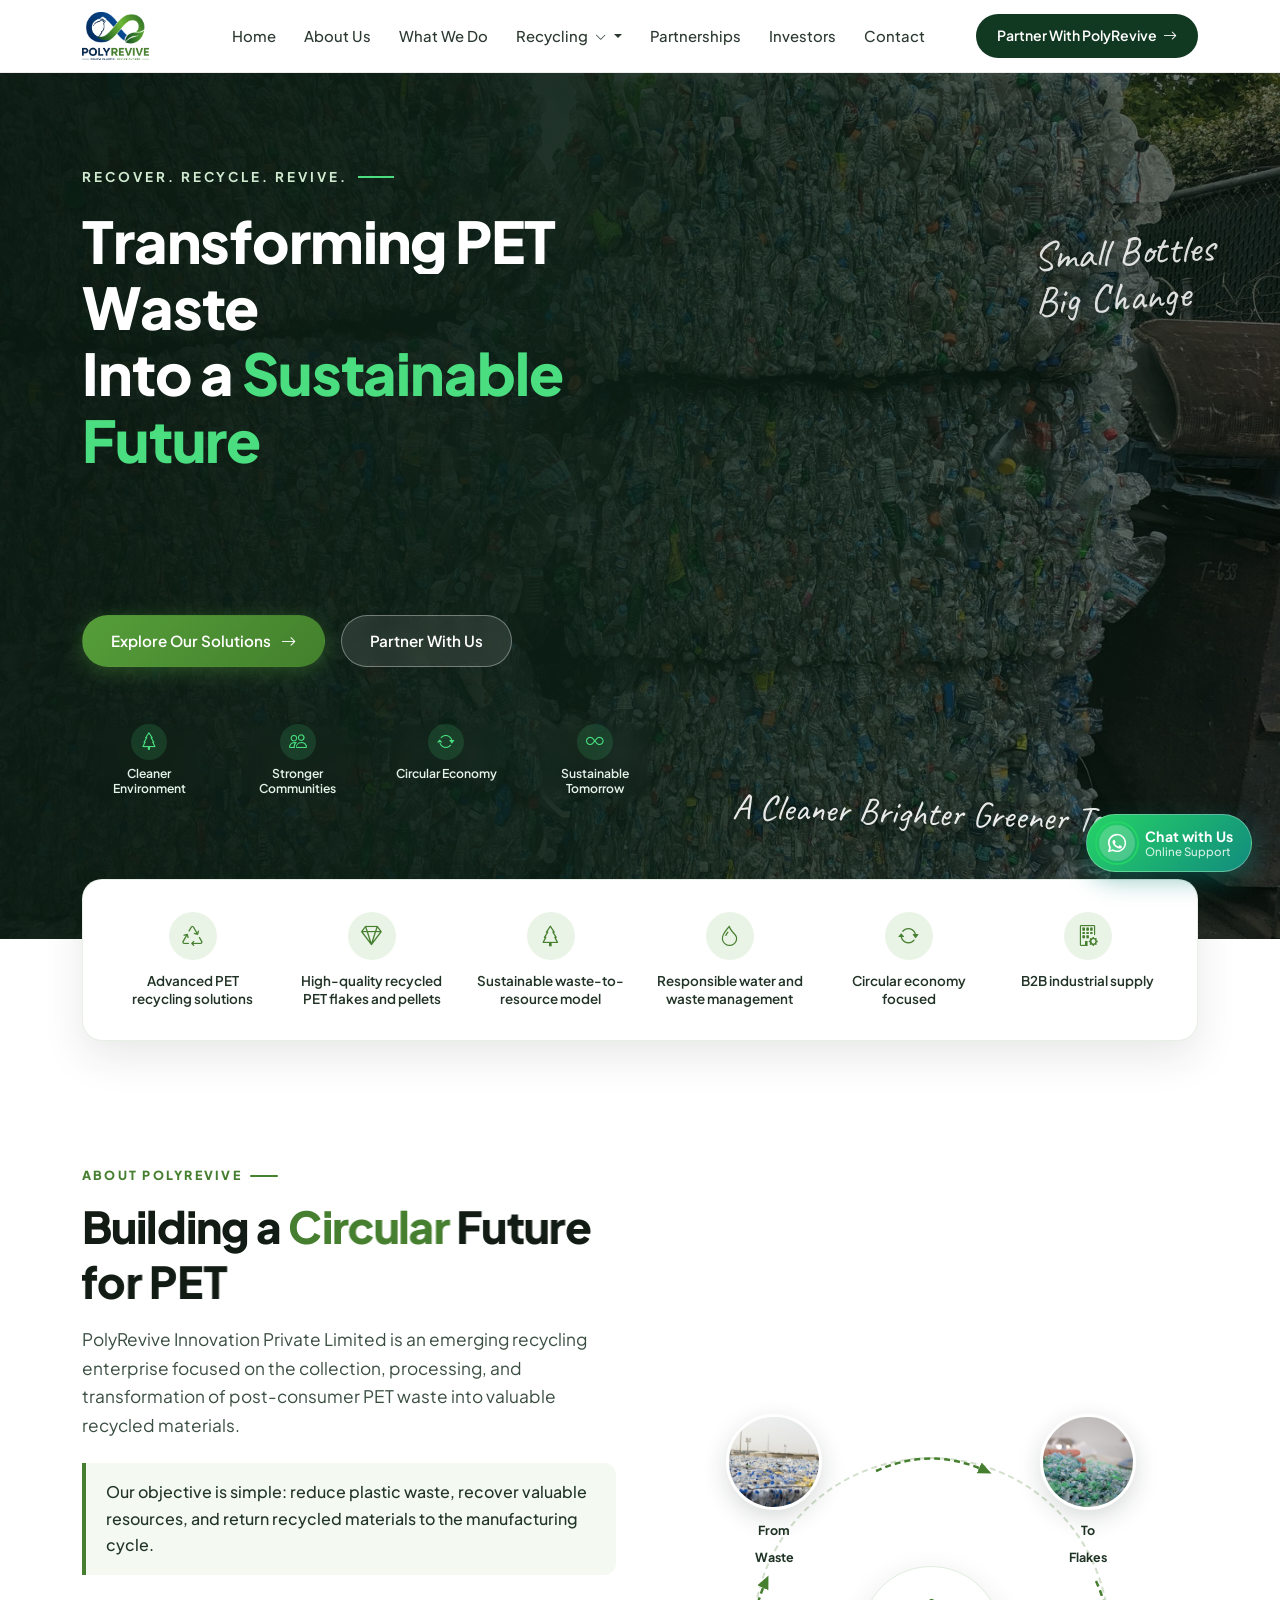
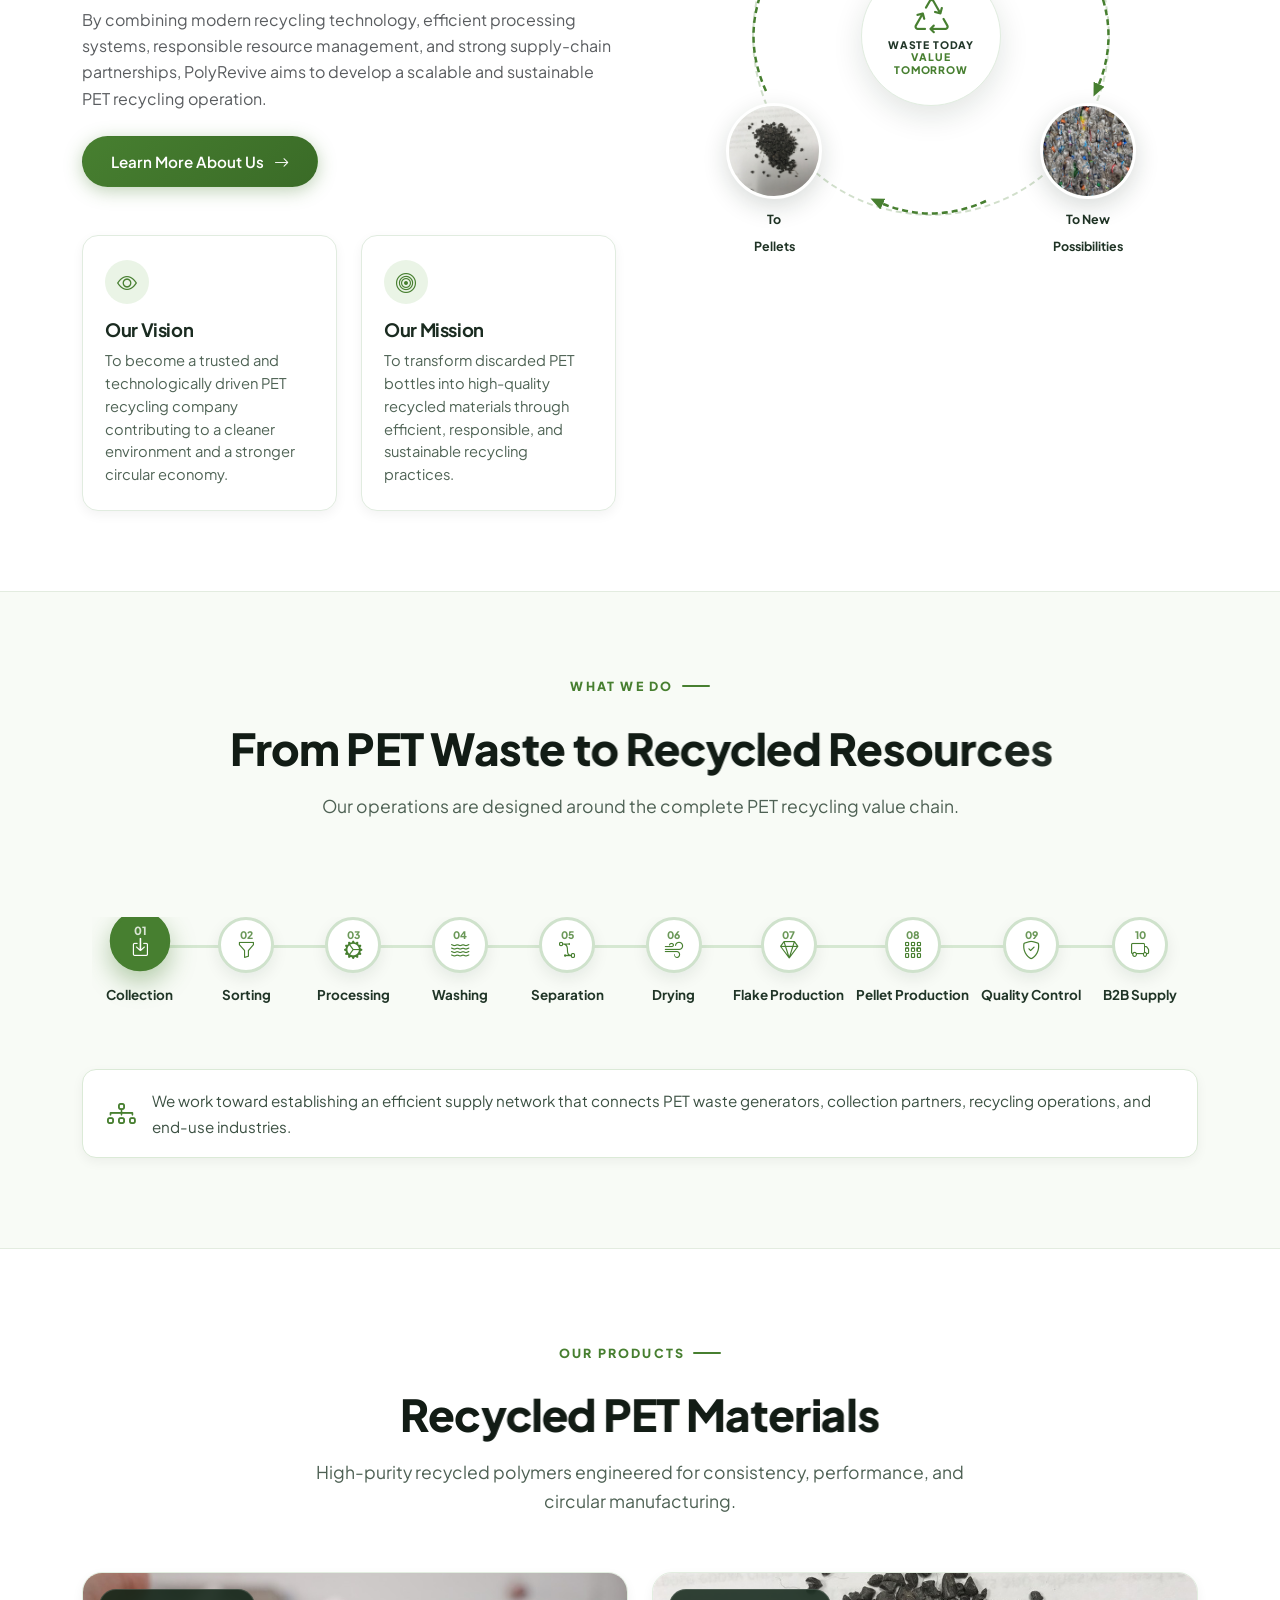
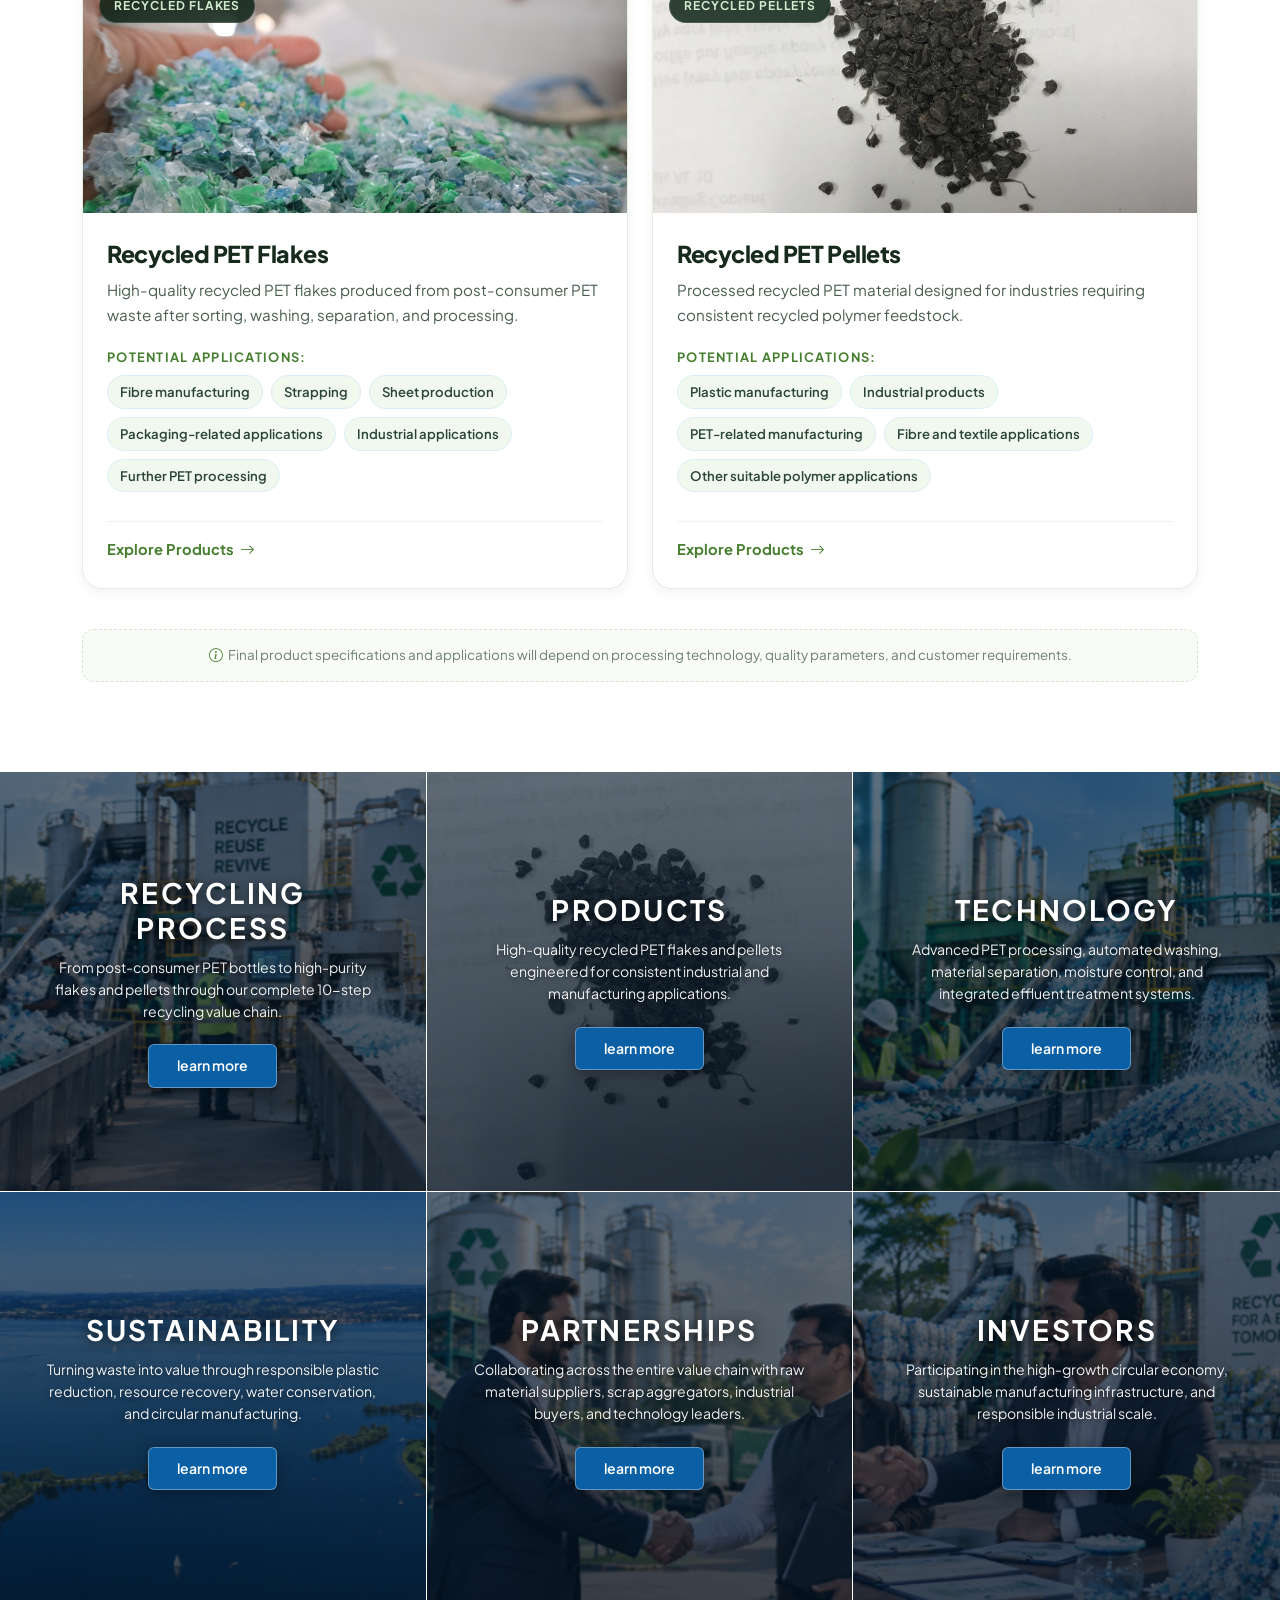
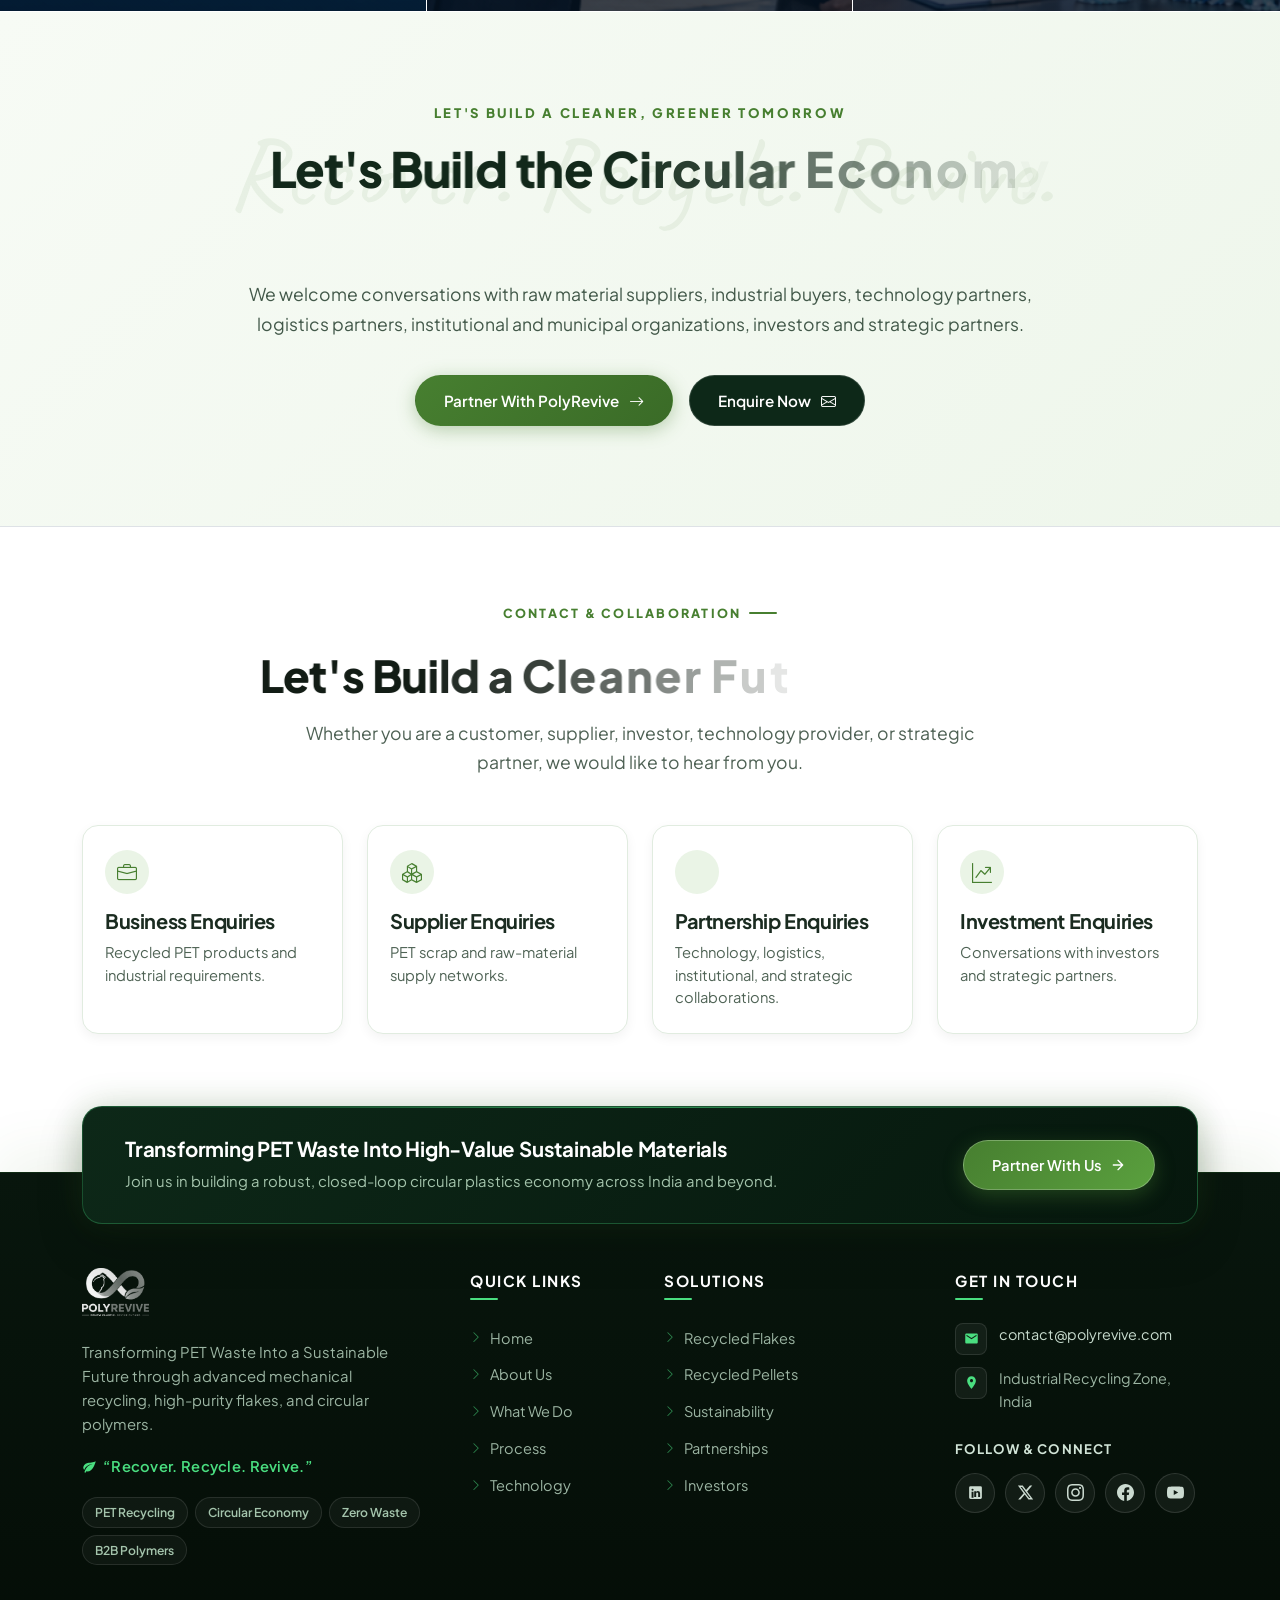
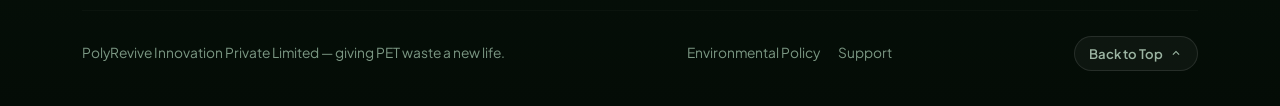
==== commit 24f4806b: "feat: Add floating interactive WhatsApp widget, optimize asset sizes, redesign modern footer with SV" ====
--- a/index.html
+++ b/index.html
@@ -726,54 +726,181 @@
     </div>
   </section>
 
-    <!-- ==========================================================================
-       FOOTER
-       ========================================================================== -->
-  <footer class="site-footer">
+        <!-- ==========================================================================
+       CTA BANNER (BETWEEN PAGE & FOOTER)
+       ========================================================================== -->
+  <div class="footer-cta-wrapper">
     <div class="container">
-      <div class="row g-5">
-        <div class="col-lg-5">
-          <a href="index.html">
+      <div class="footer-top-strip wow fadeInUp" data-wow-delay="0.1s">
+        <div class="footer-top-strip-text">
+          <h4>Transforming PET Waste Into High-Value Sustainable Materials</h4>
+          <p>Join us in building a robust, closed-loop circular plastics economy across India and beyond.</p>
+        </div>
+        <a href="contact.html" class="footer-top-strip-btn">
+          Partner With Us
+          <svg viewBox="0 0 24 24" width="16" height="16" fill="currentColor" aria-hidden="true"><path d="M5 12h14M12 5l7 7-7 7" stroke="currentColor" stroke-width="2" stroke-linecap="round" stroke-linejoin="round" fill="none"/></svg>
+        </a>
+      </div>
+    </div>
+  </div>
+
+  <!-- ==========================================================================
+       FOOTER (MODERN ENTERPRISE REDESIGN)
+       ========================================================================== -->
+  <footer class="site-footer" id="site-footer">
+    <div class="container">
+      <!-- Main Footer Columns Grid -->
+      <div class="row g-4 g-lg-5">
+        <!-- Col 1: Brand & Identity -->
+        <div class="col-lg-4 col-md-6 wow fadeInUp" data-wow-delay="0.1s">
+          <a href="index.html" class="footer-logo-link" aria-label="PolyRevive Homepage">
             <img src="assets/logo/logo-transparent.png" alt="PolyRevive Logo" class="footer-logo-img">
           </a>
           <p class="footer-brand-desc">
-            Transforming PET Waste Into a Sustainable Future.
+            Transforming PET Waste Into a Sustainable Future through advanced mechanical recycling, high-purity flakes, and circular polymers.
           </p>
-          <div class="fst-italic text-accent fs-6">
+          <div class="footer-quote">
+            <svg viewBox="0 0 24 24" width="15" height="15" fill="currentColor" aria-hidden="true"><path d="M17 8C8 10 5.9 16.17 3.82 21.34L5.71 22l1-2.3A4.49 4.49 0 0 0 8 20C19 20 22 3 22 3c-1 2-8 2.25-13 3.25S2 11.5 2 13.5s1.75 3.75 1.75 3.75C7 8 17 8 17 8z"/></svg>
             “Recover. Recycle. Revive.”
           </div>
           <div class="footer-keywords-wrap">
             <span class="footer-keyword-pill">PET Recycling</span>
             <span class="footer-keyword-pill">Circular Economy</span>
-            <span class="footer-keyword-pill">Sustainable Manufacturing</span>
-          </div>
-        </div>
-
-        <div class="col-lg-7">
-          <h4 class="footer-heading">Quick Navigation</h4>
-          <ul class="footer-links-list">
-            <li class="footer-link-item"><a href="index.html">Home</a></li>
-            <li class="footer-link-item"><a href="about.html">About Us</a></li>
-            <li class="footer-link-item"><a href="what-we-do.html">What We Do</a></li>
-            <li class="footer-link-item"><a href="process.html">Recycling Process</a></li>
-            <li class="footer-link-item"><a href="products.html">Products</a></li>
-            <li class="footer-link-item"><a href="technology.html">Technology</a></li>
-            <li class="footer-link-item"><a href="sustainability.html">Sustainability</a></li>
-            <li class="footer-link-item"><a href="partnerships.html">Partnerships</a></li>
-            <li class="footer-link-item"><a href="investors.html">Investors</a></li>
-            <li class="footer-link-item"><a href="contact.html">Contact</a></li>
+            <span class="footer-keyword-pill">Zero Waste</span>
+            <span class="footer-keyword-pill">B2B Polymers</span>
+          </div>
+        </div>
+
+        <!-- Col 2: Navigation Links -->
+        <div class="col-lg-2 col-md-6 col-6 wow fadeInUp" data-wow-delay="0.2s">
+          <h4 class="footer-heading">Quick Links</h4>
+          <ul class="footer-nav-list">
+            <li class="footer-nav-item"><a href="index.html"><i class="bi bi-chevron-right"></i> Home</a></li>
+            <li class="footer-nav-item"><a href="about.html"><i class="bi bi-chevron-right"></i> About Us</a></li>
+            <li class="footer-nav-item"><a href="what-we-do.html"><i class="bi bi-chevron-right"></i> What We Do</a></li>
+            <li class="footer-nav-item"><a href="process.html"><i class="bi bi-chevron-right"></i> Process</a></li>
+            <li class="footer-nav-item"><a href="technology.html"><i class="bi bi-chevron-right"></i> Technology</a></li>
           </ul>
         </div>
+
+        <!-- Col 3: Solutions & Business -->
+        <div class="col-lg-3 col-md-6 col-6 wow fadeInUp" data-wow-delay="0.3s">
+          <h4 class="footer-heading">Solutions</h4>
+          <ul class="footer-nav-list">
+            <li class="footer-nav-item"><a href="products.html"><i class="bi bi-chevron-right"></i> Recycled Flakes</a></li>
+            <li class="footer-nav-item"><a href="products.html"><i class="bi bi-chevron-right"></i> Recycled Pellets</a></li>
+            <li class="footer-nav-item"><a href="sustainability.html"><i class="bi bi-chevron-right"></i> Sustainability</a></li>
+            <li class="footer-nav-item"><a href="partnerships.html"><i class="bi bi-chevron-right"></i> Partnerships</a></li>
+            <li class="footer-nav-item"><a href="investors.html"><i class="bi bi-chevron-right"></i> Investors</a></li>
+          </ul>
+        </div>
+
+        <!-- Col 4: Connect & Social Media -->
+        <div class="col-lg-3 col-md-6 wow fadeInUp" data-wow-delay="0.4s">
+          <h4 class="footer-heading">Get in Touch</h4>
+          <ul class="footer-contact-list">
+            <li class="footer-contact-item">
+              <div class="footer-contact-icon">
+                <svg viewBox="0 0 24 24" aria-hidden="true"><path d="M20 4H4c-1.1 0-1.99.9-1.99 2L2 18c0 1.1.9 2 2 2h16c1.1 0 2-.9 2-2V6c0-1.1-.9-2-2-2zm0 4l-8 5-8-5V6l8 5 8-5v2z"/></svg>
+              </div>
+              <div class="footer-contact-text">
+                <a href="contact.html">contact@polyrevive.com</a>
+              </div>
+            </li>
+            <li class="footer-contact-item">
+              <div class="footer-contact-icon">
+                <svg viewBox="0 0 24 24" aria-hidden="true"><path d="M12 2C8.13 2 5 5.13 5 9c0 5.25 7 13 7 13s7-7.75 7-13c0-3.87-3.13-7-7-7zm0 9.5c-1.38 0-2.5-1.12-2.5-2.5s1.12-2.5 2.5-2.5 2.5 1.12 2.5 2.5-1.12 2.5-2.5 2.5z"/></svg>
+              </div>
+              <div class="footer-contact-text">
+                Industrial Recycling Zone, India
+              </div>
+            </li>
+          </ul>
+
+          <div class="footer-social-heading">Follow & Connect</div>
+          <div class="footer-social-wrap">
+            <a href="https://linkedin.com" target="_blank" rel="noopener noreferrer" class="footer-social-btn" aria-label="PolyRevive on LinkedIn">
+              <svg viewBox="0 0 24 24" aria-hidden="true"><path d="M19 3a2 2 0 0 1 2 2v14a2 2 0 0 1-2 2H5a2 2 0 0 1-2-2V5a2 2 0 0 1 2-2h14m-.5 15.5v-5.3a3.26 3.26 0 0 0-3.26-3.26c-.85 0-1.84.52-2.28 1.3v-1.11h-2.79v8.37h2.79v-4.93c0-.77.62-1.4 1.39-1.4a1.4 1.4 0 0 1 1.4 1.4v4.93h2.75M6.46 10.9v8.37H9.2V10.9H6.46M7.83 6.64a1.5 1.5 0 1 0 0 3 1.5 1.5 0 0 0 0-3Z"/></svg>
+            </a>
+            <a href="https://twitter.com" target="_blank" rel="noopener noreferrer" class="footer-social-btn" aria-label="PolyRevive on X">
+              <svg viewBox="0 0 24 24" aria-hidden="true"><path d="M18.244 2.25h3.308l-7.227 8.26 8.502 11.24H16.17l-5.214-6.817L4.99 21.75H1.68l7.73-8.835L1.254 2.25H8.08l4.713 6.231zm-1.161 17.52h1.833L7.084 4.126H5.117z"/></svg>
+            </a>
+            <a href="https://instagram.com" target="_blank" rel="noopener noreferrer" class="footer-social-btn" aria-label="PolyRevive on Instagram">
+              <svg viewBox="0 0 24 24" aria-hidden="true"><path d="M12 2.163c3.204 0 3.584.012 4.85.07 3.252.148 4.771 1.691 4.919 4.919.058 1.265.069 1.645.069 4.849 0 3.205-.012 3.584-.069 4.849-.149 3.225-1.664 4.771-4.919 4.919-1.266.058-1.644.07-4.85.07-3.204 0-3.584-.012-4.849-.07-3.26-.149-4.771-1.699-4.919-4.92-.058-1.265-.07-1.644-.07-4.849 0-3.204.013-3.583.07-4.849.149-3.227 1.664-4.771 4.919-4.919 1.266-.057 1.645-.069 4.849-.069zm0-2.163c-3.259 0-3.667.014-4.947.072-4.358.2-6.78 2.618-6.98 6.98-.059 1.281-.073 1.689-.073 4.948 0 3.259.014 3.668.072 4.948.2 4.358 2.618 6.78 6.98 6.98 1.281.058 1.689.072 4.948.072 3.259 0 3.668-.014 4.948-.072 4.354-.2 6.782-2.618 6.979-6.98.059-1.28.073-1.689.073-4.948 0-3.259-.014-3.667-.072-4.947-.196-4.354-2.617-6.78-6.979-6.98-1.281-.059-1.69-.073-4.949-.073zm0 5.838c-3.403 0-6.162 2.759-6.162 6.162s2.759 6.163 6.162 6.163 6.162-2.759 6.162-6.163c0-3.403-2.759-6.162-6.162-6.162zm0 10.162c-2.209 0-4-1.79-4-4 0-2.209 1.791-4 4-4s4 1.791 4 4c0 2.21-1.791 4-4 4zm6.406-11.845c-.796 0-1.441.645-1.441 1.44s.645 1.44 1.441 1.44c.795 0 1.439-.645 1.439-1.44s-.644-1.44-1.439-1.44z"/></svg>
+            </a>
+            <a href="https://facebook.com" target="_blank" rel="noopener noreferrer" class="footer-social-btn" aria-label="PolyRevive on Facebook">
+              <svg viewBox="0 0 24 24" aria-hidden="true"><path d="M24 12.073c0-6.627-5.373-12-12-12s-12 5.373-12 12c0 5.99 4.388 10.954 10.125 11.854v-8.385H7.078v-3.47h3.047V9.43c0-3.007 1.792-4.669 4.533-4.669 1.312 0 2.686.235 2.686.235v2.953H15.83c-1.491 0-1.956.925-1.956 1.874v2.25h3.328l-.532 3.47h-2.796v8.385C19.612 23.027 24 18.062 24 12.073z"/></svg>
+            </a>
+            <a href="https://youtube.com" target="_blank" rel="noopener noreferrer" class="footer-social-btn" aria-label="PolyRevive on YouTube">
+              <svg viewBox="0 0 24 24" aria-hidden="true"><path d="M23.498 6.186a3.016 3.016 0 0 0-2.122-2.136C19.505 3.545 12 3.545 12 3.545s-7.505 0-9.377.505A3.017 3.017 0 0 0 .502 6.186C0 8.07 0 12 0 12s0 3.93.502 5.814a3.016 3.016 0 0 0 2.122 2.136c1.871.505 9.376.505 9.376.505s7.505 0 9.377-.505a3.015 3.015 0 0 0 2.122-2.136C24 15.93 24 12 24 12s0-3.93-.502-5.814zM9.545 15.568V8.432L15.818 12l-6.273 3.568z"/></svg>
+            </a>
+          </div>
+        </div>
       </div>
 
       <hr class="footer-divider">
 
+      <!-- Footer Bottom -->
       <div class="footer-bottom">
-        <div>&copy; 2026 PolyRevive Innovation Private Limited. All Rights Reserved.</div>
         <div>PolyRevive Innovation Private Limited — giving PET waste a new life.</div>
+        <ul class="footer-bottom-links">
+          <li><a href="sustainability.html">Environmental Policy</a></li>
+          <li><a href="contact.html">Support</a></li>
+        </ul>
+        <a href="#top" class="footer-back-to-top" aria-label="Back to top" onclick="window.scrollTo({top: 0, behavior: 'smooth'}); return false;">
+          Back to Top
+          <svg viewBox="0 0 24 24" aria-hidden="true"><path d="M7.41 15.41L12 10.83l4.59 4.58L18 14l-6-6-6 6z"/></svg>
+        </a>
       </div>
     </div>
   </footer>
+
+  <!-- ==========================================================================
+       FLOATING WHATSAPP INTERACTIVE WIDGET
+       ========================================================================== -->
+  <div class="whatsapp-widget-container" id="whatsappWidget">
+    <!-- Chat Popup Card -->
+    <div class="whatsapp-chat-popup" id="whatsappChatPopup" role="dialog" aria-labelledby="waPopupTitle" aria-modal="true">
+      <div class="whatsapp-popup-header">
+        <div class="whatsapp-header-user">
+          <div class="whatsapp-avatar">
+            <img src="assets/logo/logo.png" alt="PolyRevive Logo">
+            <span class="whatsapp-online-dot"></span>
+          </div>
+          <div class="whatsapp-header-info">
+            <h5 id="waPopupTitle">PolyRevive Support</h5>
+            <span><i class="bi bi-circle-fill text-success" style="font-size: 7px;"></i> Typically replies instantly</span>
+          </div>
+        </div>
+        <button class="whatsapp-popup-close" id="whatsappCloseBtn" aria-label="Close WhatsApp chat popup">&times;</button>
+      </div>
+      <div class="whatsapp-popup-body">
+        <div class="whatsapp-chat-bubble">
+          Hello! 👋 Welcome to <strong>PolyRevive Innovation</strong>.<br>
+          How can we assist you with our recycled PET flakes, pellets, or circular partnership opportunities?
+          <span class="whatsapp-bubble-time">Just now</span>
+        </div>
+      </div>
+      <div class="whatsapp-popup-footer">
+        <a href="https://wa.me/919999999999?text=Hello%20PolyRevive%20Team%2C%20I%20would%20like%20to%20inquire%20about%20your%20recycled%20PET%20products%20and%20partnership." target="_blank" rel="noopener noreferrer" class="whatsapp-start-btn" id="whatsappDirectLink">
+          <svg viewBox="0 0 24 24" aria-hidden="true"><path d="M12.04 2c-5.46 0-9.91 4.45-9.91 9.91 0 1.75.46 3.45 1.32 4.95L2.05 22l5.25-1.38c1.45.79 3.08 1.21 4.74 1.21 5.46 0 9.91-4.45 9.91-9.91 0-2.65-1.03-5.14-2.9-7.01A9.816 9.816 0 0 0 12.04 2m.01 1.67c2.2 0 4.26.86 5.82 2.42a8.225 8.225 0 0 1 2.41 5.83c0 4.54-3.7 8.24-8.24 8.24-1.43 0-2.82-.37-4.05-1.08l-.29-.17-3.12.82.83-3.04-.19-.3a8.132 8.132 0 0 1-1.25-4.46c0-4.54 3.7-8.24 8.24-8.24m4.52 11.66c-.25-.13-1.47-.72-1.7-.81-.23-.08-.39-.13-.56.13-.17.25-.64.81-.79.97-.14.17-.29.19-.54.06-.25-.13-1.06-.39-2.03-1.25-.75-.67-1.26-1.5-1.41-1.75-.15-.25-.02-.39.11-.51.11-.11.25-.29.37-.44.13-.15.17-.25.25-.42.08-.17.04-.31-.02-.44-.06-.13-.56-1.35-.77-1.85-.2-.49-.41-.42-.56-.43h-.48c-.17 0-.44.06-.67.31-.23.25-.88.86-.88 2.1 0 1.24.9 2.44 1.03 2.61.13.17 1.77 2.7 4.29 3.78.6.26 1.07.41 1.44.53.6.19 1.15.16 1.59.1.48-.07 1.47-.6 1.68-1.18.21-.58.21-1.07.15-1.18-.06-.11-.23-.17-.48-.29z"/></svg>
+          Chat on WhatsApp
+        </a>
+      </div>
+    </div>
+
+    <!-- Main Floating Trigger Button -->
+    <button class="whatsapp-float-btn" id="whatsappToggleBtn" aria-label="Open WhatsApp chat support">
+      <div class="whatsapp-icon-circle">
+        <svg viewBox="0 0 24 24" aria-hidden="true"><path d="M12.04 2c-5.46 0-9.91 4.45-9.91 9.91 0 1.75.46 3.45 1.32 4.95L2.05 22l5.25-1.38c1.45.79 3.08 1.21 4.74 1.21 5.46 0 9.91-4.45 9.91-9.91 0-2.65-1.03-5.14-2.9-7.01A9.816 9.816 0 0 0 12.04 2m.01 1.67c2.2 0 4.26.86 5.82 2.42a8.225 8.225 0 0 1 2.41 5.83c0 4.54-3.7 8.24-8.24 8.24-1.43 0-2.82-.37-4.05-1.08l-.29-.17-3.12.82.83-3.04-.19-.3a8.132 8.132 0 0 1-1.25-4.46c0-4.54 3.7-8.24 8.24-8.24m4.52 11.66c-.25-.13-1.47-.72-1.7-.81-.23-.08-.39-.13-.56.13-.17.25-.64.81-.79.97-.14.17-.29.19-.54.06-.25-.13-1.06-.39-2.03-1.25-.75-.67-1.26-1.5-1.41-1.75-.15-.25-.02-.39.11-.51.11-.11.25-.29.37-.44.13-.15.17-.25.25-.42.08-.17.04-.31-.02-.44-.06-.13-.56-1.35-.77-1.85-.2-.49-.41-.42-.56-.43h-.48c-.17 0-.44.06-.67.31-.23.25-.88.86-.88 2.1 0 1.24.9 2.44 1.03 2.61.13.17 1.77 2.7 4.29 3.78.6.26 1.07.41 1.44.53.6.19 1.15.16 1.59.1.48-.07 1.47-.6 1.68-1.18.21-.58.21-1.07.15-1.18-.06-.11-.23-.17-.48-.29z"/></svg>
+        <span class="whatsapp-pulse-ring"></span>
+      </div>
+      <div class="whatsapp-btn-text">
+        <strong>Chat with Us</strong>
+        <span class="whatsapp-btn-subtext">Online Support</span>
+      </div>
+    </button>
+  </div>
 
   <!-- Scripts: Clean SHRISTY Dependency Order -->
   <script src="js/jquery-3.7.1.min.js"></script>
--- a/css/style.css
+++ b/css/style.css
@@ -478,16 +478,37 @@
   }
 
   .site-navbar .dropdown-menu {
+    position: static !important;
+    transform: none !important;
+    float: none;
+    width: 100%;
     border: none;
     box-shadow: none;
     background: #f4f8f2;
     padding: 8px;
     margin: 6px 0 10px;
     border-radius: 10px;
+    display: none;
   }
 
   .site-navbar .dropdown-menu.show {
-    display: block;
+    display: block !important;
+    visibility: visible !important;
+    opacity: 1 !important;
+  }
+
+  .site-navbar .dropdown-toggle::after {
+    display: none;
+  }
+
+  .site-navbar .dropdown-toggle .bi-chevron-down {
+    transition: transform 0.25s ease;
+    display: inline-block;
+  }
+
+  .site-navbar .dropdown-toggle.show .bi-chevron-down,
+  .site-navbar .dropdown-toggle[aria-expanded="true"] .bi-chevron-down {
+    transform: rotate(180deg);
   }
 
   .site-navbar .nav-btn-partner {
@@ -1477,20 +1498,108 @@
 }
 
 /* --------------------------------------------------------------------------
-   13. Footer
+   13. Modern Enterprise Footer & CTA Bridge Redesign
    -------------------------------------------------------------------------- */
+.footer-cta-wrapper {
+  position: relative;
+  z-index: 10;
+  margin-bottom: -52px;
+}
+
+.footer-top-strip {
+  background: linear-gradient(135deg, #0d2818 0%, #06170d 100%);
+  border: 1px solid rgba(74, 222, 128, 0.28);
+  border-radius: 20px;
+  padding: 30px 42px;
+  display: flex;
+  align-items: center;
+  justify-content: space-between;
+  flex-wrap: wrap;
+  gap: 22px;
+  box-shadow: 0 20px 45px rgba(0, 0, 0, 0.22), 0 0 35px rgba(71, 127, 48, 0.2);
+  backdrop-filter: blur(12px);
+  position: relative;
+  overflow: hidden;
+}
+
+.footer-top-strip::before {
+  content: '';
+  position: absolute;
+  top: 0;
+  left: 0;
+  right: 0;
+  height: 1px;
+  background: linear-gradient(90deg, transparent, rgba(74, 222, 128, 0.6), transparent);
+}
+
+.footer-top-strip-text h4 {
+  font-size: 1.28rem;
+  font-weight: 700;
+  color: #ffffff;
+  margin: 0 0 6px;
+  letter-spacing: -0.01em;
+}
+
+.footer-top-strip-text p {
+  font-size: 0.93rem;
+  color: #a4c4ac;
+  margin: 0;
+}
+
+.footer-top-strip-btn {
+  display: inline-flex;
+  align-items: center;
+  gap: 8px;
+  background: linear-gradient(135deg, #477f30 0%, #5aa03e 100%);
+  color: #ffffff !important;
+  font-weight: 600;
+  font-size: 0.92rem;
+  padding: 12px 28px;
+  border-radius: 50px;
+  text-decoration: none !important;
+  box-shadow: 0 6px 20px rgba(71, 127, 48, 0.4);
+  transition: all 0.3s cubic-bezier(0.16, 1, 0.3, 1);
+  border: 1px solid rgba(255, 255, 255, 0.25);
+  white-space: nowrap;
+}
+
+.footer-top-strip-btn:hover {
+  background: linear-gradient(135deg, #55963a 0%, #6bb849 100%);
+  transform: translateY(-3px) scale(1.02);
+  box-shadow: 0 10px 28px rgba(71, 127, 48, 0.6);
+  color: #ffffff !important;
+}
+
 .site-footer {
-  background: #0b1a11;
-  color: #cbdad0;
-  padding: 70px 0 30px;
-  border-top: 1px solid rgba(255, 255, 255, 0.08);
-}
-
-.footer-brand-desc {
-  font-size: 0.95rem;
-  color: #9cb5a3;
-  margin-top: 1rem;
-  max-width: 320px;
+  background: linear-gradient(180deg, #08160d 0%, #040c06 100%);
+  color: #c7dbce;
+  padding: 95px 0 35px;
+  position: relative;
+  overflow: hidden;
+  border-top: 1px solid rgba(71, 184, 86, 0.18);
+  box-shadow: 0 -20px 50px rgba(71, 127, 48, 0.08);
+}
+
+.site-footer::before {
+  content: '';
+  position: absolute;
+  top: 0;
+  left: 50%;
+  transform: translateX(-50%);
+  width: 60%;
+  height: 1px;
+  background: linear-gradient(90deg, transparent, rgba(74, 222, 128, 0.4), transparent);
+  pointer-events: none;
+}
+
+.footer-logo-link {
+  display: inline-block;
+  margin-bottom: 1.1rem;
+  transition: transform 0.3s ease;
+}
+
+.footer-logo-link:hover {
+  transform: scale(1.02);
 }
 
 .footer-logo-img {
@@ -1500,54 +1609,206 @@
   filter: brightness(0) invert(1);
 }
 
+.footer-brand-desc {
+  font-size: 0.93rem;
+  color: #9cb5a3;
+  line-height: 1.6;
+  margin-bottom: 1.1rem;
+  max-width: 320px;
+}
+
+.footer-quote {
+  font-size: 0.92rem;
+  font-weight: 600;
+  color: var(--pr-green-lime);
+  display: inline-flex;
+  align-items: center;
+  gap: 6px;
+  margin-bottom: 1.2rem;
+  letter-spacing: 0.02em;
+}
+
+.footer-keywords-wrap {
+  display: flex;
+  flex-wrap: wrap;
+  gap: 7px;
+}
+
+.footer-keyword-pill {
+  background: rgba(255, 255, 255, 0.04);
+  border: 1px solid rgba(255, 255, 255, 0.1);
+  color: #a4c4ac;
+  font-size: 0.76rem;
+  font-weight: 600;
+  padding: 4px 12px;
+  border-radius: 50px;
+  transition: all 0.25s ease;
+}
+
+.footer-keyword-pill:hover {
+  background: rgba(71, 127, 48, 0.2);
+  border-color: rgba(74, 222, 128, 0.3);
+  color: #ffffff;
+}
+
 .footer-heading {
-  font-size: 0.92rem;
+  font-size: 0.95rem;
   font-weight: 700;
   text-transform: uppercase;
-  letter-spacing: 0.12em;
+  letter-spacing: 0.1em;
   color: #ffffff;
   margin-bottom: 1.4rem;
-}
-
-.footer-links-list {
+  position: relative;
+  display: inline-block;
+}
+
+.footer-heading::after {
+  content: '';
+  display: block;
+  width: 28px;
+  height: 2px;
+  background: var(--pr-green-lime);
+  margin-top: 8px;
+  border-radius: 2px;
+}
+
+.footer-nav-list {
   list-style: none;
   padding: 0;
   margin: 0;
-  display: grid;
-  grid-template-columns: repeat(2, 1fr);
-  gap: 10px 20px;
-}
-
-.footer-link-item a {
+  display: flex;
+  flex-direction: column;
+  gap: 10px;
+}
+
+.footer-nav-item a {
+  font-size: 0.91rem;
+  color: #9cb5a3;
+  text-decoration: none;
+  display: inline-flex;
+  align-items: center;
+  gap: 8px;
+  transition: all 0.25s ease;
+}
+
+.footer-nav-item a i,
+.footer-nav-item a svg {
+  font-size: 0.75rem;
+  color: var(--pr-green-lime);
+  opacity: 0.6;
+  transition: transform 0.25s ease, opacity 0.25s ease;
+}
+
+.footer-nav-item a:hover {
+  color: #ffffff;
+  transform: translateX(4px);
+}
+
+.footer-nav-item a:hover i,
+.footer-nav-item a:hover svg {
+  opacity: 1;
+  transform: translateX(2px);
+}
+
+.footer-contact-list {
+  list-style: none;
+  padding: 0;
+  margin: 0 0 1.5rem;
+  display: flex;
+  flex-direction: column;
+  gap: 12px;
+}
+
+.footer-contact-item {
+  display: flex;
+  align-items: flex-start;
+  gap: 12px;
   font-size: 0.9rem;
-  color: #a3bda9;
-  transition: var(--pr-transition-fast);
-}
-
-.footer-link-item a:hover {
+  color: #9cb5a3;
+}
+
+.footer-contact-icon {
+  width: 32px;
+  height: 32px;
+  border-radius: 8px;
+  background: rgba(255, 255, 255, 0.05);
+  border: 1px solid rgba(255, 255, 255, 0.1);
+  display: flex;
+  align-items: center;
+  justify-content: center;
+  flex-shrink: 0;
   color: var(--pr-green-lime);
-  padding-left: 4px;
-}
-
-.footer-keywords-wrap {
-  display: flex;
+}
+
+.footer-contact-icon svg {
+  width: 15px;
+  height: 15px;
+  fill: currentColor;
+}
+
+.footer-contact-text a {
+  color: #c7dbce;
+  text-decoration: none;
+  transition: color 0.2s ease;
+}
+
+.footer-contact-text a:hover {
+  color: var(--pr-green-lime);
+}
+
+.footer-social-heading {
+  font-size: 0.82rem;
+  font-weight: 700;
+  text-transform: uppercase;
+  letter-spacing: 0.08em;
+  color: #d1e4d7;
+  margin-bottom: 0.8rem;
+}
+
+.footer-social-wrap {
+  display: flex;
+  align-items: center;
   flex-wrap: wrap;
-  gap: 8px;
-  margin-top: 1rem;
-}
-
-.footer-keyword-pill {
-  background: rgba(255, 255, 255, 0.06);
+  gap: 10px;
+}
+
+.footer-social-btn {
+  width: 40px;
+  height: 40px;
+  border-radius: 50%;
+  background: rgba(255, 255, 255, 0.05);
   border: 1px solid rgba(255, 255, 255, 0.12);
-  color: #97b5a0;
-  font-size: 0.78rem;
-  font-weight: 600;
-  padding: 4px 12px;
-  border-radius: 50px;
+  display: inline-flex;
+  align-items: center;
+  justify-content: center;
+  color: #cbdad0;
+  text-decoration: none !important;
+  transition: all 0.3s cubic-bezier(0.16, 1, 0.3, 1);
+  position: relative;
+}
+
+.footer-social-btn svg {
+  width: 17px;
+  height: 17px;
+  fill: currentColor;
+  transition: transform 0.3s ease, fill 0.3s ease;
+}
+
+.footer-social-btn:hover {
+  background: linear-gradient(135deg, var(--pr-green-primary) 0%, #5aa03e 100%);
+  border-color: rgba(74, 222, 128, 0.4);
+  color: #ffffff;
+  transform: translateY(-3px);
+  box-shadow: 0 6px 16px rgba(71, 127, 48, 0.45);
+}
+
+.footer-social-btn:hover svg {
+  transform: scale(1.1);
+  fill: #ffffff;
 }
 
 .footer-divider {
-  border-color: rgba(255, 255, 255, 0.1);
+  border-color: rgba(255, 255, 255, 0.09);
   margin: 45px 0 25px;
 }
 
@@ -1556,9 +1817,56 @@
   flex-wrap: wrap;
   justify-content: space-between;
   align-items: center;
-  gap: 14px;
+  gap: 16px;
   font-size: 0.86rem;
-  color: #799481;
+  color: #7b9783;
+}
+
+.footer-bottom-links {
+  display: flex;
+  align-items: center;
+  gap: 18px;
+  list-style: none;
+  padding: 0;
+  margin: 0;
+}
+
+.footer-bottom-links a {
+  color: #7b9783;
+  text-decoration: none;
+  transition: color 0.2s ease;
+}
+
+.footer-bottom-links a:hover {
+  color: var(--pr-green-lime);
+}
+
+.footer-back-to-top {
+  display: inline-flex;
+  align-items: center;
+  gap: 6px;
+  background: rgba(255, 255, 255, 0.04);
+  border: 1px solid rgba(255, 255, 255, 0.1);
+  color: #9cb5a3;
+  font-size: 0.82rem;
+  font-weight: 600;
+  padding: 6px 14px;
+  border-radius: 50px;
+  text-decoration: none !important;
+  transition: all 0.25s ease;
+}
+
+.footer-back-to-top:hover {
+  background: rgba(71, 127, 48, 0.25);
+  border-color: rgba(74, 222, 128, 0.35);
+  color: #ffffff;
+  transform: translateY(-2px);
+}
+
+.footer-back-to-top svg {
+  width: 14px;
+  height: 14px;
+  fill: currentColor;
 }
 
 /* --------------------------------------------------------------------------
@@ -1632,13 +1940,35 @@
     gap: 14px;
   }
 
-  .footer-links-list {
-    grid-template-columns: 1fr;
+  .footer-cta-wrapper {
+    margin-bottom: -42px;
+  }
+
+  .footer-top-strip {
+    flex-direction: column;
+    text-align: center;
+    padding: 22px 20px;
+  }
+
+  .footer-top-strip-btn {
+    width: 100%;
+    justify-content: center;
+  }
+
+  .site-footer {
+    padding: 75px 0 30px;
   }
 
   .footer-bottom {
     flex-direction: column;
     text-align: center;
+    gap: 16px;
+  }
+
+  .footer-bottom-links {
+    flex-wrap: wrap;
+    justify-content: center;
+    gap: 12px 18px;
   }
 }
 
@@ -2342,3 +2672,281 @@
   transition: all 650ms cubic-bezier(0.25, 1, 0.5, 1);
   background-color: transparent;
 }
+
+/* ==========================================================================
+   16. FLOATING WHATSAPP INTERACTIVE WIDGET
+   ========================================================================== */
+.whatsapp-widget-container {
+  position: fixed;
+  bottom: 28px;
+  right: 28px;
+  z-index: 9999;
+  font-family: var(--pr-font-main);
+}
+
+.whatsapp-float-btn {
+  display: inline-flex;
+  align-items: center;
+  gap: 10px;
+  background: linear-gradient(135deg, #25D366 0%, #128C7E 100%);
+  color: #ffffff !important;
+  padding: 10px 18px 10px 12px;
+  border-radius: 50px;
+  box-shadow: 0 8px 25px rgba(18, 140, 126, 0.45), 0 2px 8px rgba(0, 0, 0, 0.2);
+  cursor: pointer;
+  border: 1px solid rgba(255, 255, 255, 0.3);
+  transition: all 0.3s cubic-bezier(0.16, 1, 0.3, 1);
+  text-decoration: none !important;
+  outline: none;
+}
+
+.whatsapp-float-btn:hover {
+  transform: translateY(-3px) scale(1.03);
+  box-shadow: 0 12px 30px rgba(37, 211, 102, 0.5), 0 4px 12px rgba(0, 0, 0, 0.25);
+  color: #ffffff !important;
+}
+
+.whatsapp-icon-circle {
+  width: 36px;
+  height: 36px;
+  background: rgba(255, 255, 255, 0.2);
+  border-radius: 50%;
+  display: flex;
+  align-items: center;
+  justify-content: center;
+  position: relative;
+  flex-shrink: 0;
+}
+
+.whatsapp-icon-circle svg {
+  width: 22px;
+  height: 22px;
+  fill: #ffffff;
+}
+
+.whatsapp-pulse-ring {
+  position: absolute;
+  top: -4px;
+  left: -4px;
+  right: -4px;
+  bottom: -4px;
+  border-radius: 50%;
+  border: 2px solid #25D366;
+  animation: waPulse 2s infinite cubic-bezier(0.25, 0, 0, 1);
+  pointer-events: none;
+}
+
+@keyframes waPulse {
+  0% { transform: scale(0.95); opacity: 0.8; }
+  70% { transform: scale(1.4); opacity: 0; }
+  100% { transform: scale(1.4); opacity: 0; }
+}
+
+.whatsapp-btn-text {
+  display: flex;
+  flex-direction: column;
+  line-height: 1.2;
+  text-align: left;
+}
+
+.whatsapp-btn-text strong {
+  font-size: 0.88rem;
+  font-weight: 700;
+  letter-spacing: 0.01em;
+}
+
+.whatsapp-btn-subtext {
+  font-size: 0.72rem;
+  font-weight: 500;
+  opacity: 0.92;
+  color: #e2f7ed;
+}
+
+/* WhatsApp Chat Popup Box */
+.whatsapp-chat-popup {
+  position: absolute;
+  bottom: 68px;
+  right: 0;
+  width: 330px;
+  background: #ffffff;
+  border-radius: 18px;
+  box-shadow: 0 16px 45px rgba(0, 0, 0, 0.24), 0 0 20px rgba(71, 127, 48, 0.15);
+  overflow: hidden;
+  display: none;
+  opacity: 0;
+  transform: translateY(15px) scale(0.96);
+  transition: all 0.3s cubic-bezier(0.16, 1, 0.3, 1);
+  border: 1px solid rgba(0, 0, 0, 0.08);
+  z-index: 10000;
+}
+
+.whatsapp-chat-popup.active {
+  display: block;
+  opacity: 1;
+  transform: translateY(0) scale(1);
+}
+
+.whatsapp-popup-header {
+  background: linear-gradient(135deg, #075E54 0%, #128C7E 100%);
+  padding: 16px 18px;
+  color: #ffffff;
+  display: flex;
+  align-items: center;
+  justify-content: space-between;
+}
+
+.whatsapp-header-user {
+  display: flex;
+  align-items: center;
+  gap: 12px;
+}
+
+.whatsapp-avatar {
+  width: 40px;
+  height: 40px;
+  background: #ffffff;
+  border-radius: 50%;
+  display: flex;
+  align-items: center;
+  justify-content: center;
+  position: relative;
+  overflow: hidden;
+  box-shadow: 0 2px 8px rgba(0, 0, 0, 0.15);
+  flex-shrink: 0;
+}
+
+.whatsapp-avatar img {
+  width: 26px;
+  height: 26px;
+  object-fit: contain;
+}
+
+.whatsapp-online-dot {
+  position: absolute;
+  bottom: 2px;
+  right: 2px;
+  width: 9px;
+  height: 9px;
+  background: #25D366;
+  border: 2px solid #ffffff;
+  border-radius: 50%;
+}
+
+.whatsapp-header-info h5 {
+  margin: 0;
+  font-size: 0.95rem;
+  font-weight: 700;
+  color: #ffffff;
+}
+
+.whatsapp-header-info span {
+  font-size: 0.74rem;
+  color: #c9e8dc;
+  display: flex;
+  align-items: center;
+  gap: 4px;
+}
+
+.whatsapp-popup-close {
+  background: rgba(255, 255, 255, 0.15);
+  border: none;
+  color: #ffffff;
+  width: 28px;
+  height: 28px;
+  border-radius: 50%;
+  display: flex;
+  align-items: center;
+  justify-content: center;
+  cursor: pointer;
+  font-size: 1.1rem;
+  line-height: 1;
+  transition: all 0.2s ease;
+}
+
+.whatsapp-popup-close:hover {
+  background: rgba(255, 255, 255, 0.3);
+  transform: rotate(90deg);
+}
+
+.whatsapp-popup-body {
+  padding: 18px 16px;
+  background: #ECE5DD;
+  background-image: radial-gradient(#d3c9be 1px, transparent 1px);
+  background-size: 16px 16px;
+  min-height: 120px;
+}
+
+.whatsapp-chat-bubble {
+  background: #ffffff;
+  padding: 12px 14px;
+  border-radius: 12px 12px 12px 2px;
+  box-shadow: 0 2px 6px rgba(0, 0, 0, 0.08);
+  font-size: 0.88rem;
+  color: #262626;
+  line-height: 1.45;
+  position: relative;
+}
+
+.whatsapp-bubble-time {
+  display: block;
+  text-align: right;
+  font-size: 0.68rem;
+  color: #8c8c8c;
+  margin-top: 6px;
+}
+
+.whatsapp-popup-footer {
+  padding: 14px 16px 16px;
+  background: #ffffff;
+  border-top: 1px solid #f0f0f0;
+}
+
+.whatsapp-start-btn {
+  display: flex;
+  align-items: center;
+  justify-content: center;
+  gap: 8px;
+  width: 100%;
+  background: linear-gradient(135deg, #25D366 0%, #128C7E 100%);
+  color: #ffffff !important;
+  font-weight: 700;
+  font-size: 0.92rem;
+  padding: 11px 16px;
+  border-radius: 50px;
+  text-decoration: none !important;
+  box-shadow: 0 4px 12px rgba(37, 211, 102, 0.3);
+  transition: all 0.25s ease;
+  border: none;
+}
+
+.whatsapp-start-btn:hover {
+  background: linear-gradient(135deg, #22bf5b 0%, #0e7266 100%);
+  transform: translateY(-2px);
+  box-shadow: 0 6px 18px rgba(37, 211, 102, 0.45);
+  color: #ffffff !important;
+}
+
+.whatsapp-start-btn svg {
+  width: 18px;
+  height: 18px;
+  fill: #ffffff;
+}
+
+@media (max-width: 576px) {
+  .whatsapp-widget-container {
+    bottom: 20px;
+    right: 16px;
+  }
+  .whatsapp-btn-text {
+    display: none;
+  }
+  .whatsapp-float-btn {
+    padding: 10px;
+    border-radius: 50%;
+  }
+  .whatsapp-chat-popup {
+    width: calc(100vw - 32px);
+    right: 0;
+    bottom: 64px;
+  }
+}
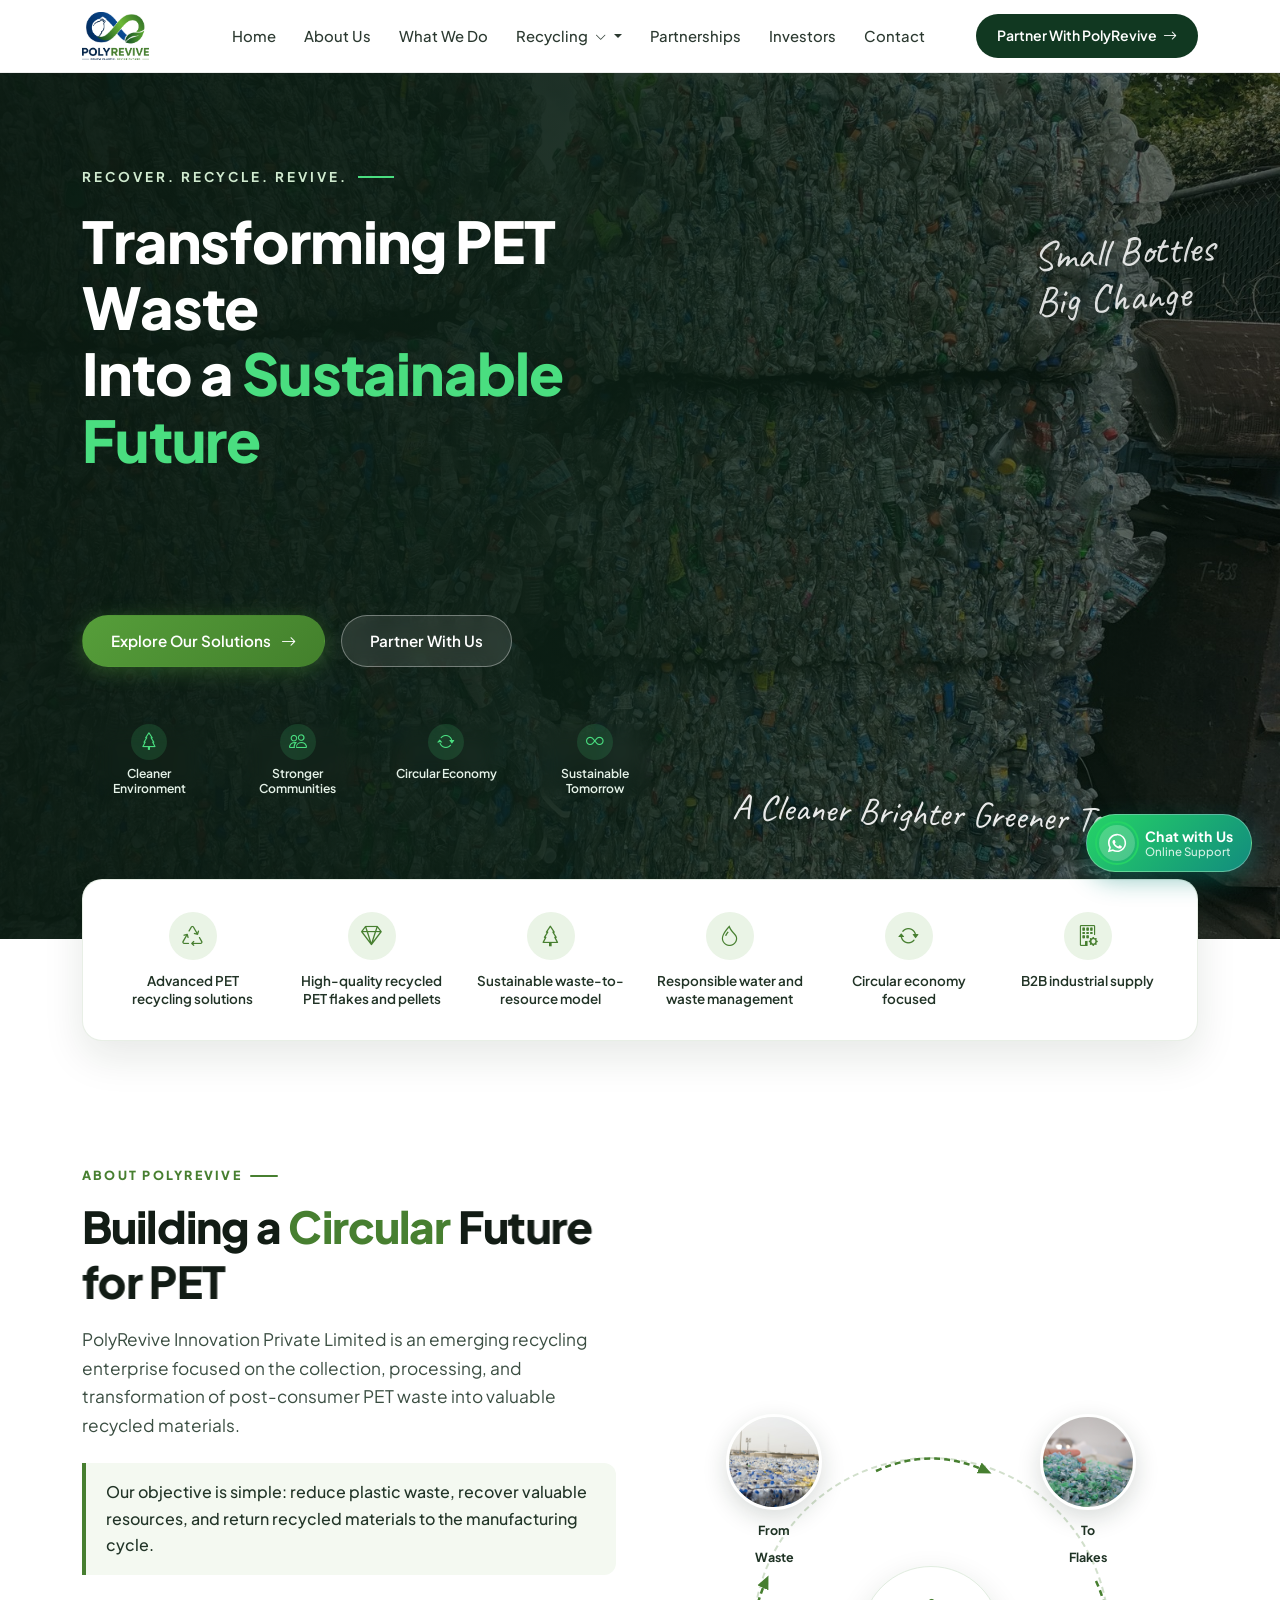
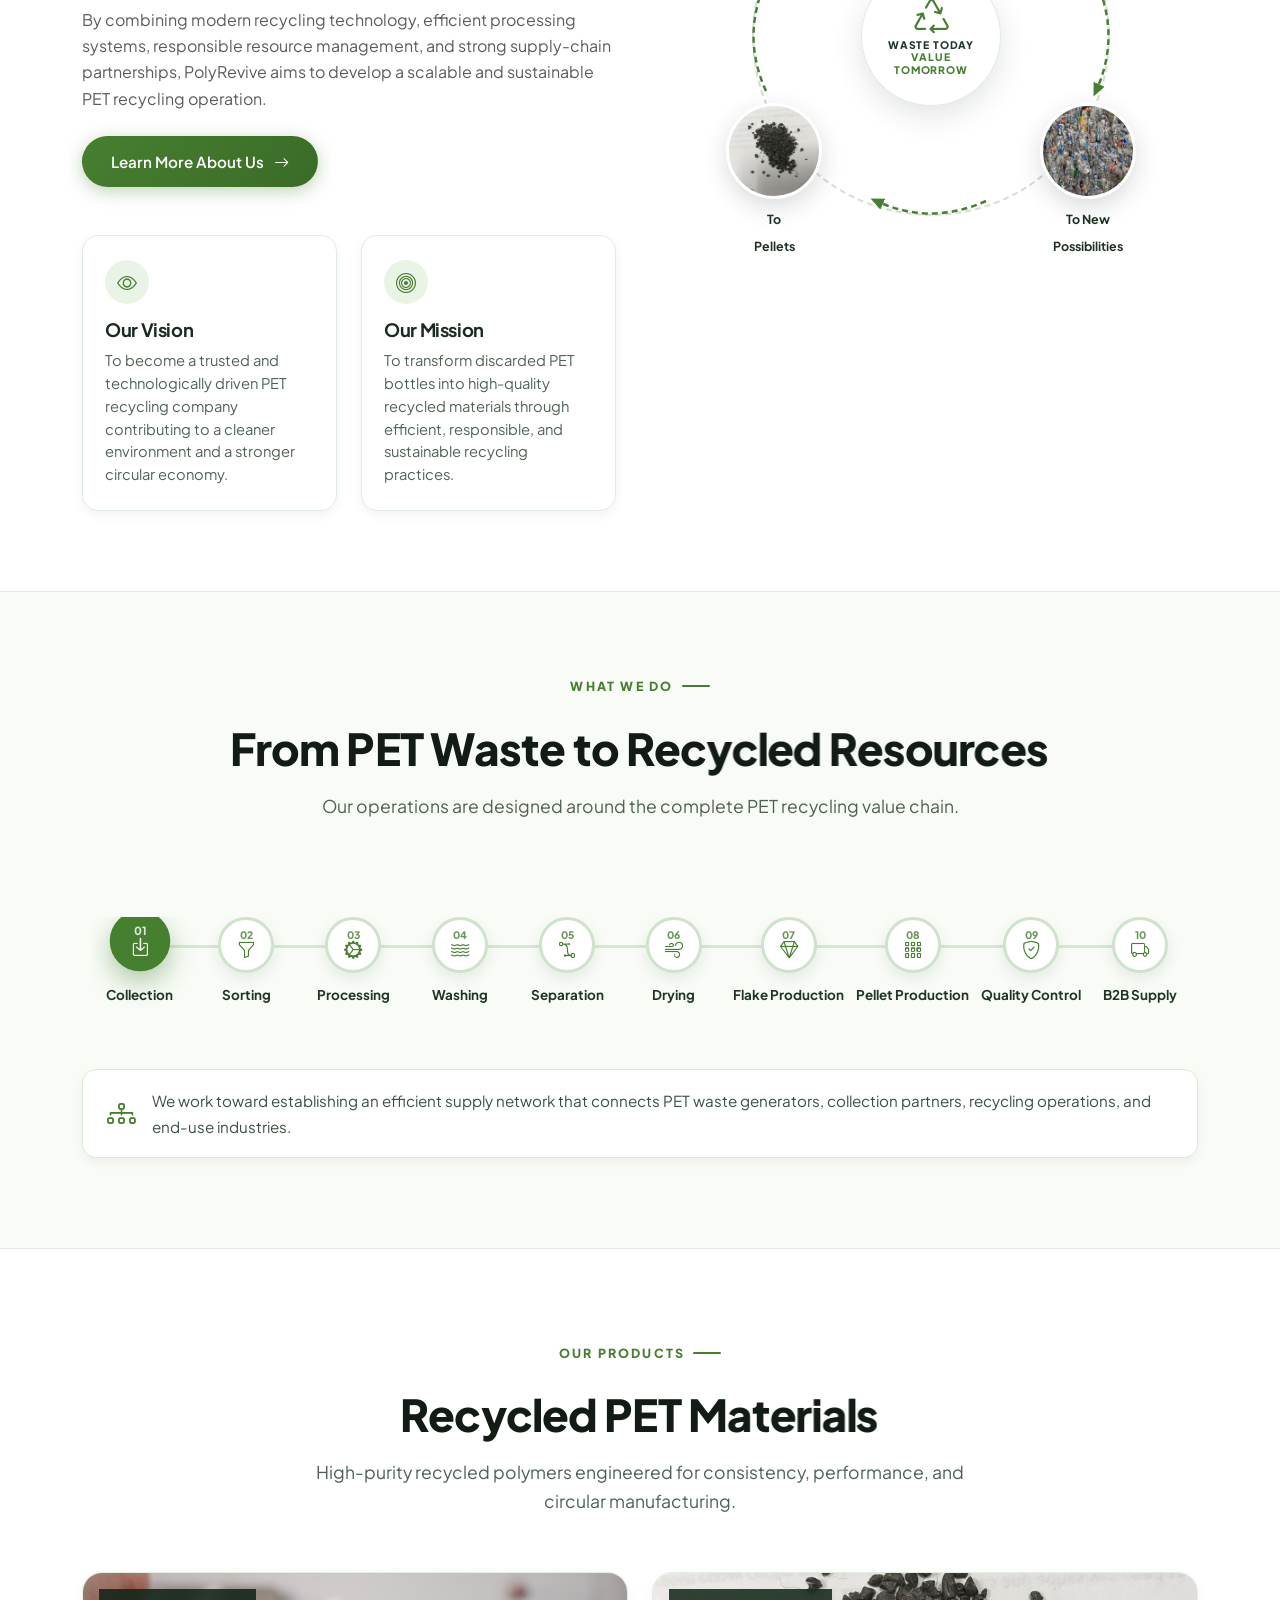
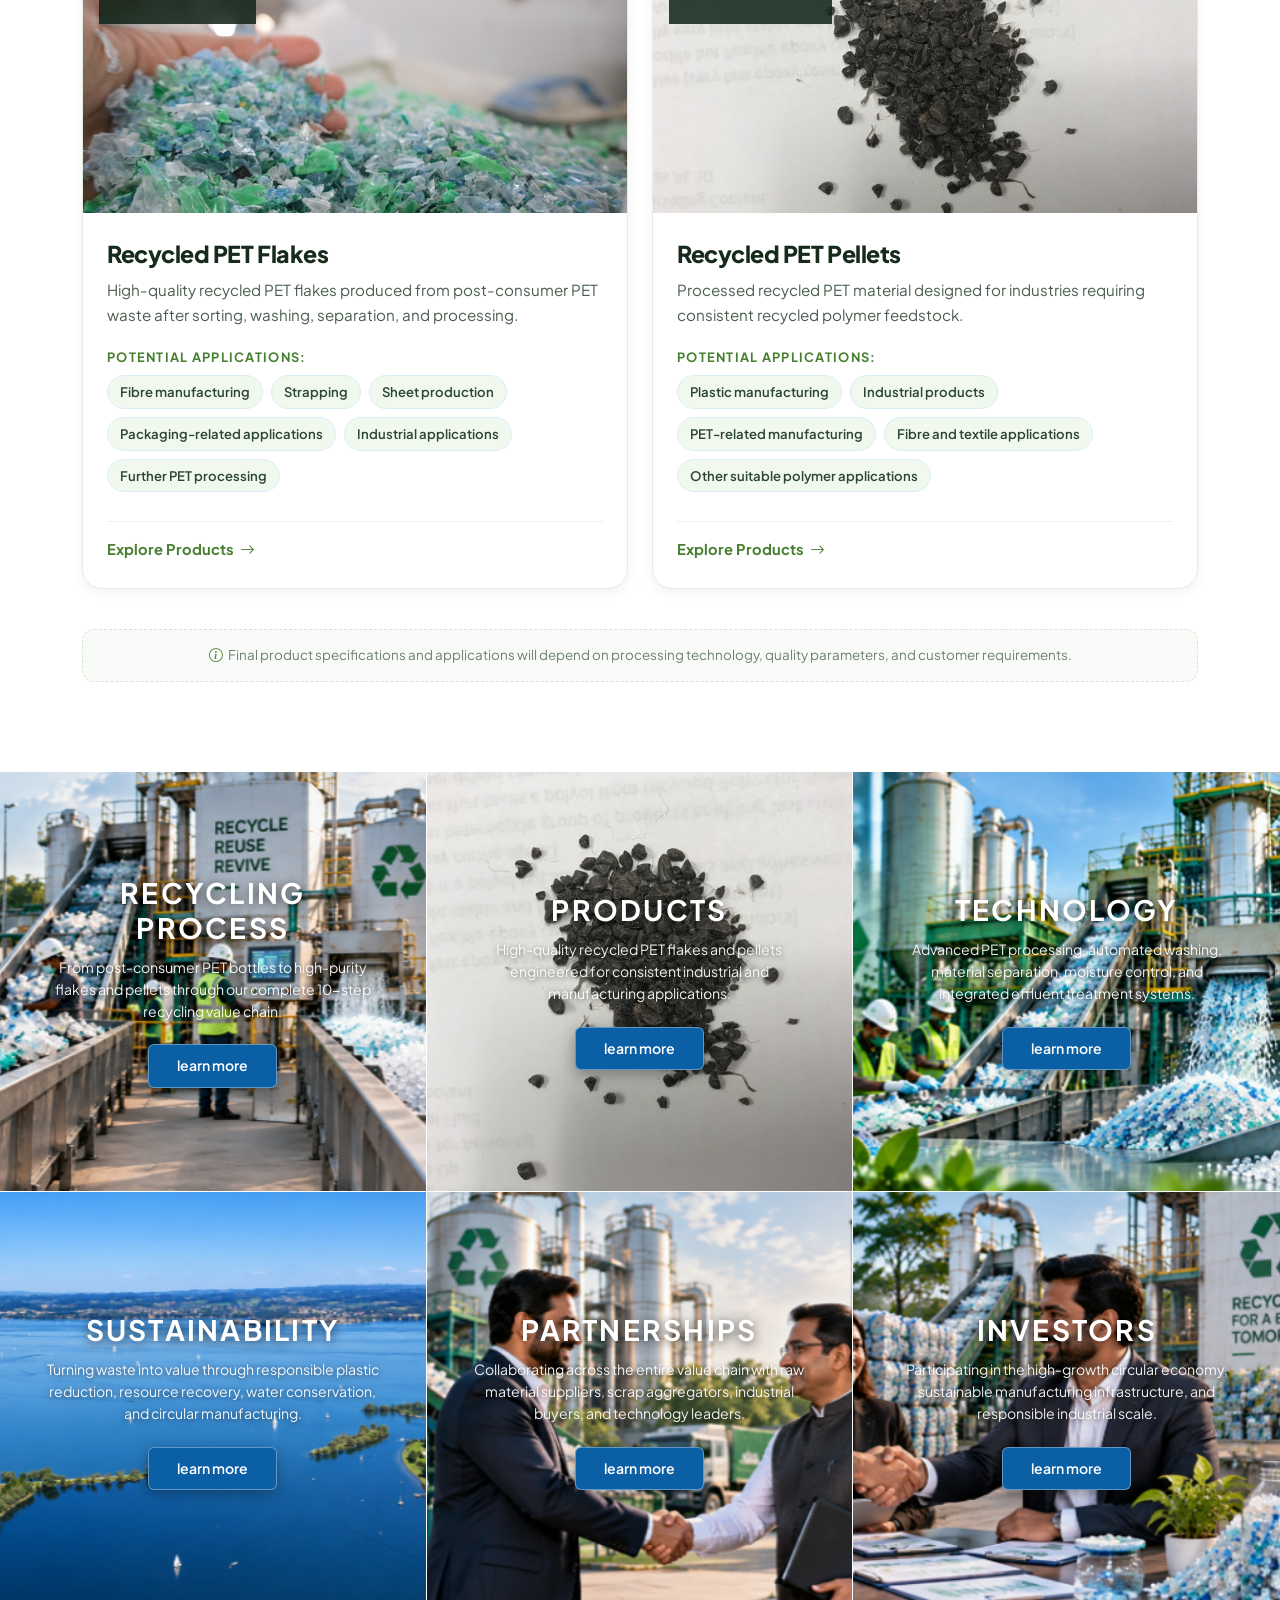
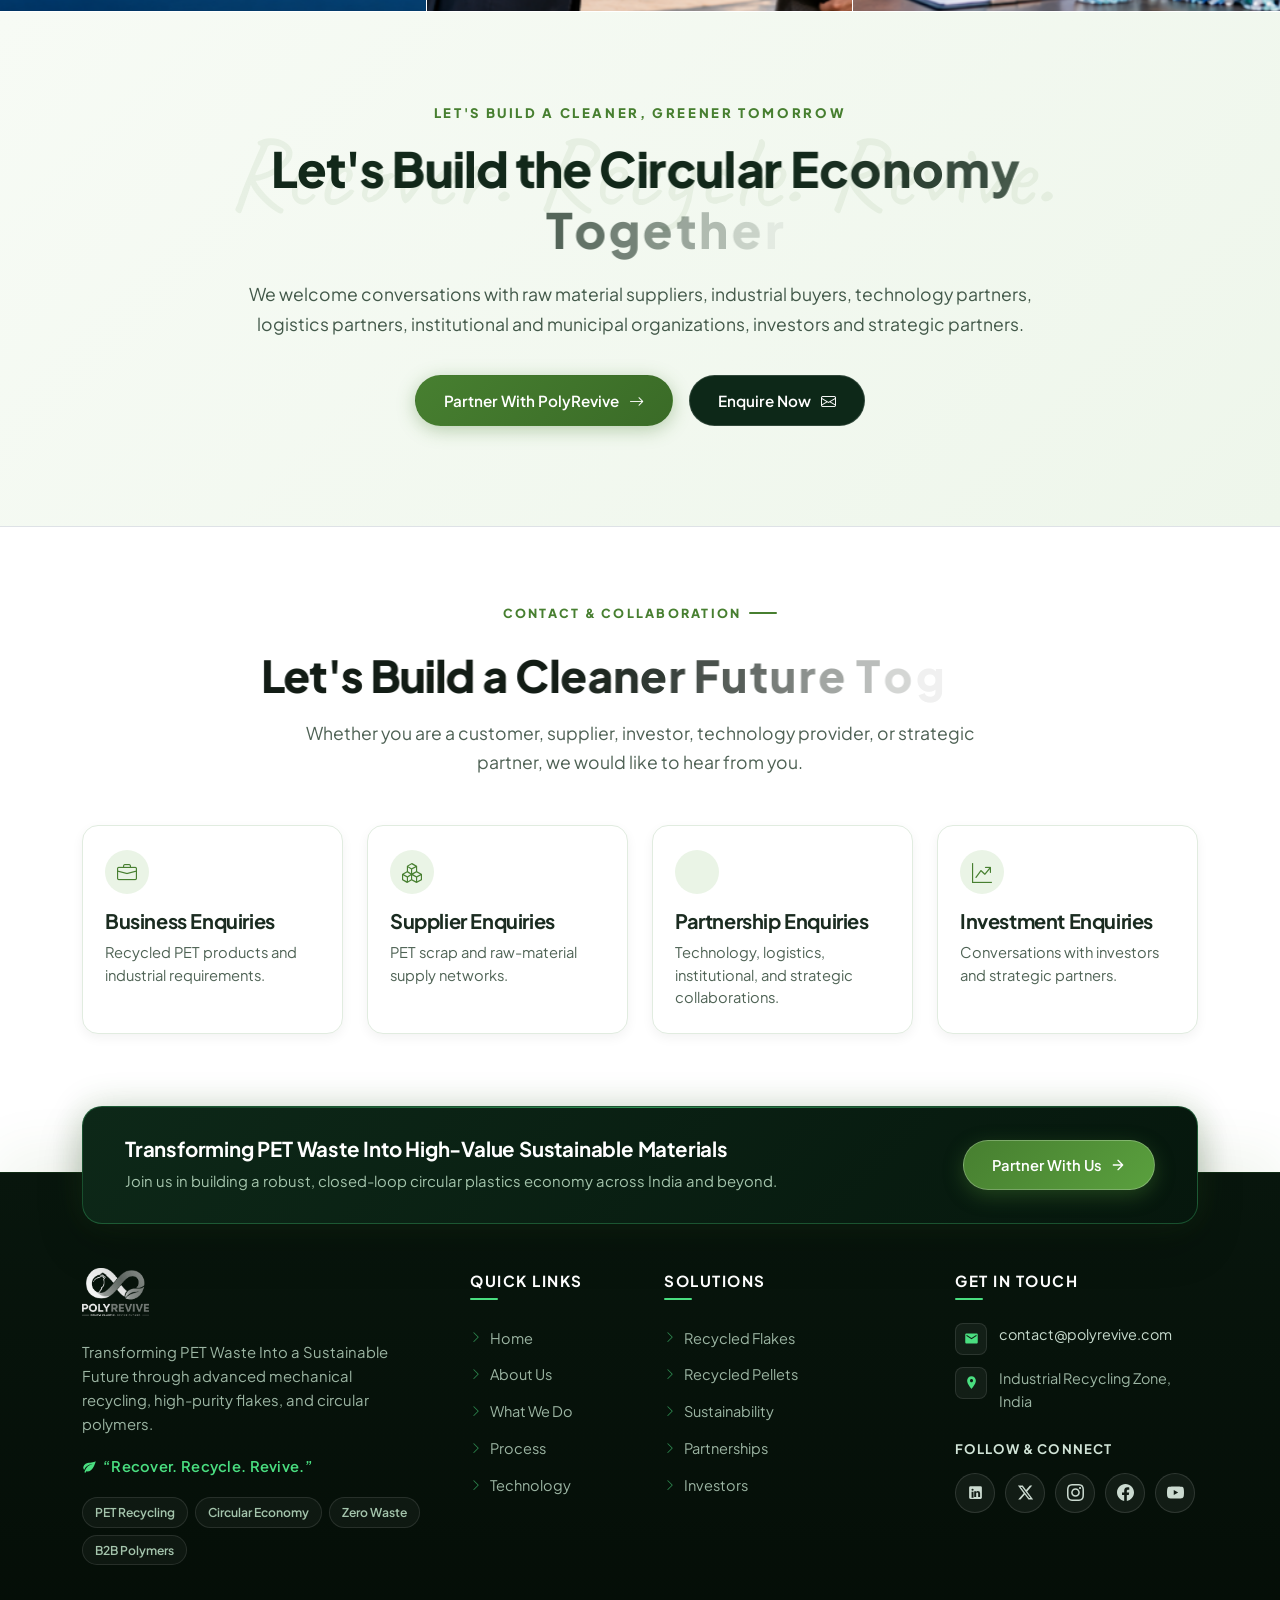
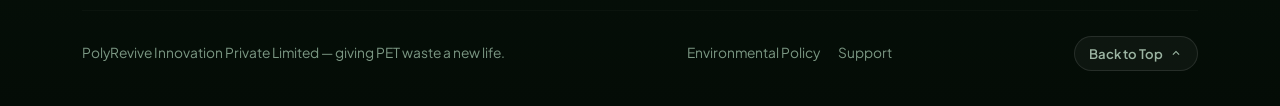
==== commit 3d73a51a: "fix(mobile): Fix mobile navbar dropdown submenu toggle and enhance touch interactions" ====
--- a/index.html
+++ b/index.html
@@ -64,7 +64,7 @@
               <a class="nav-link" href="what-we-do.html">What We Do</a>
             </li>
             <li class="nav-item dropdown">
-              <a class="nav-link dropdown-toggle" href="#" id="recyclingDropdown" role="button" data-bs-toggle="dropdown" aria-expanded="false">
+              <a class="nav-link dropdown-toggle" href="#" id="recyclingDropdown" role="button" data-bs-toggle="dropdown" data-bs-display="static" aria-expanded="false">
                 Recycling <i class="bi bi-chevron-down ms-1" style="font-size: 0.72rem;"></i>
               </a>
               <ul class="dropdown-menu shadow" aria-labelledby="recyclingDropdown">
--- a/css/style.css
+++ b/css/style.css
@@ -480,23 +480,42 @@
   .site-navbar .dropdown-menu {
     position: static !important;
     transform: none !important;
-    float: none;
-    width: 100%;
-    border: none;
-    box-shadow: none;
-    background: #f4f8f2;
-    padding: 8px;
-    margin: 6px 0 10px;
-    border-radius: 10px;
-    display: none;
-  }
-
-  .site-navbar .dropdown-menu.show {
+    float: none !important;
+    width: 100% !important;
+    border: 1px solid rgba(71, 127, 48, 0.15) !important;
+    box-shadow: none !important;
+    background: #f0f7ec !important;
+    padding: 8px !important;
+    margin: 6px 0 10px !important;
+    border-radius: 10px !important;
+    display: none !important;
+    opacity: 1 !important;
+    visibility: visible !important;
+  }
+
+  .site-navbar .dropdown-menu.show,
+  .site-navbar .dropdown.show > .dropdown-menu {
     display: block !important;
     visibility: visible !important;
     opacity: 1 !important;
   }
 
+  .site-navbar .dropdown-item {
+    padding: 10px 14px !important;
+    font-size: 0.92rem !important;
+    color: #1e3324 !important;
+    border-radius: 6px !important;
+    display: flex !important;
+    align-items: center !important;
+    gap: 10px !important;
+  }
+
+  .site-navbar .dropdown-item:hover,
+  .site-navbar .dropdown-item:active {
+    background: rgba(71, 127, 48, 0.12) !important;
+    color: var(--pr-green-primary) !important;
+  }
+
   .site-navbar .dropdown-toggle::after {
     display: none;
   }
@@ -507,7 +526,8 @@
   }
 
   .site-navbar .dropdown-toggle.show .bi-chevron-down,
-  .site-navbar .dropdown-toggle[aria-expanded="true"] .bi-chevron-down {
+  .site-navbar .dropdown-toggle[aria-expanded="true"] .bi-chevron-down,
+  .site-navbar .dropdown.show .dropdown-toggle .bi-chevron-down {
     transform: rotate(180deg);
   }
 
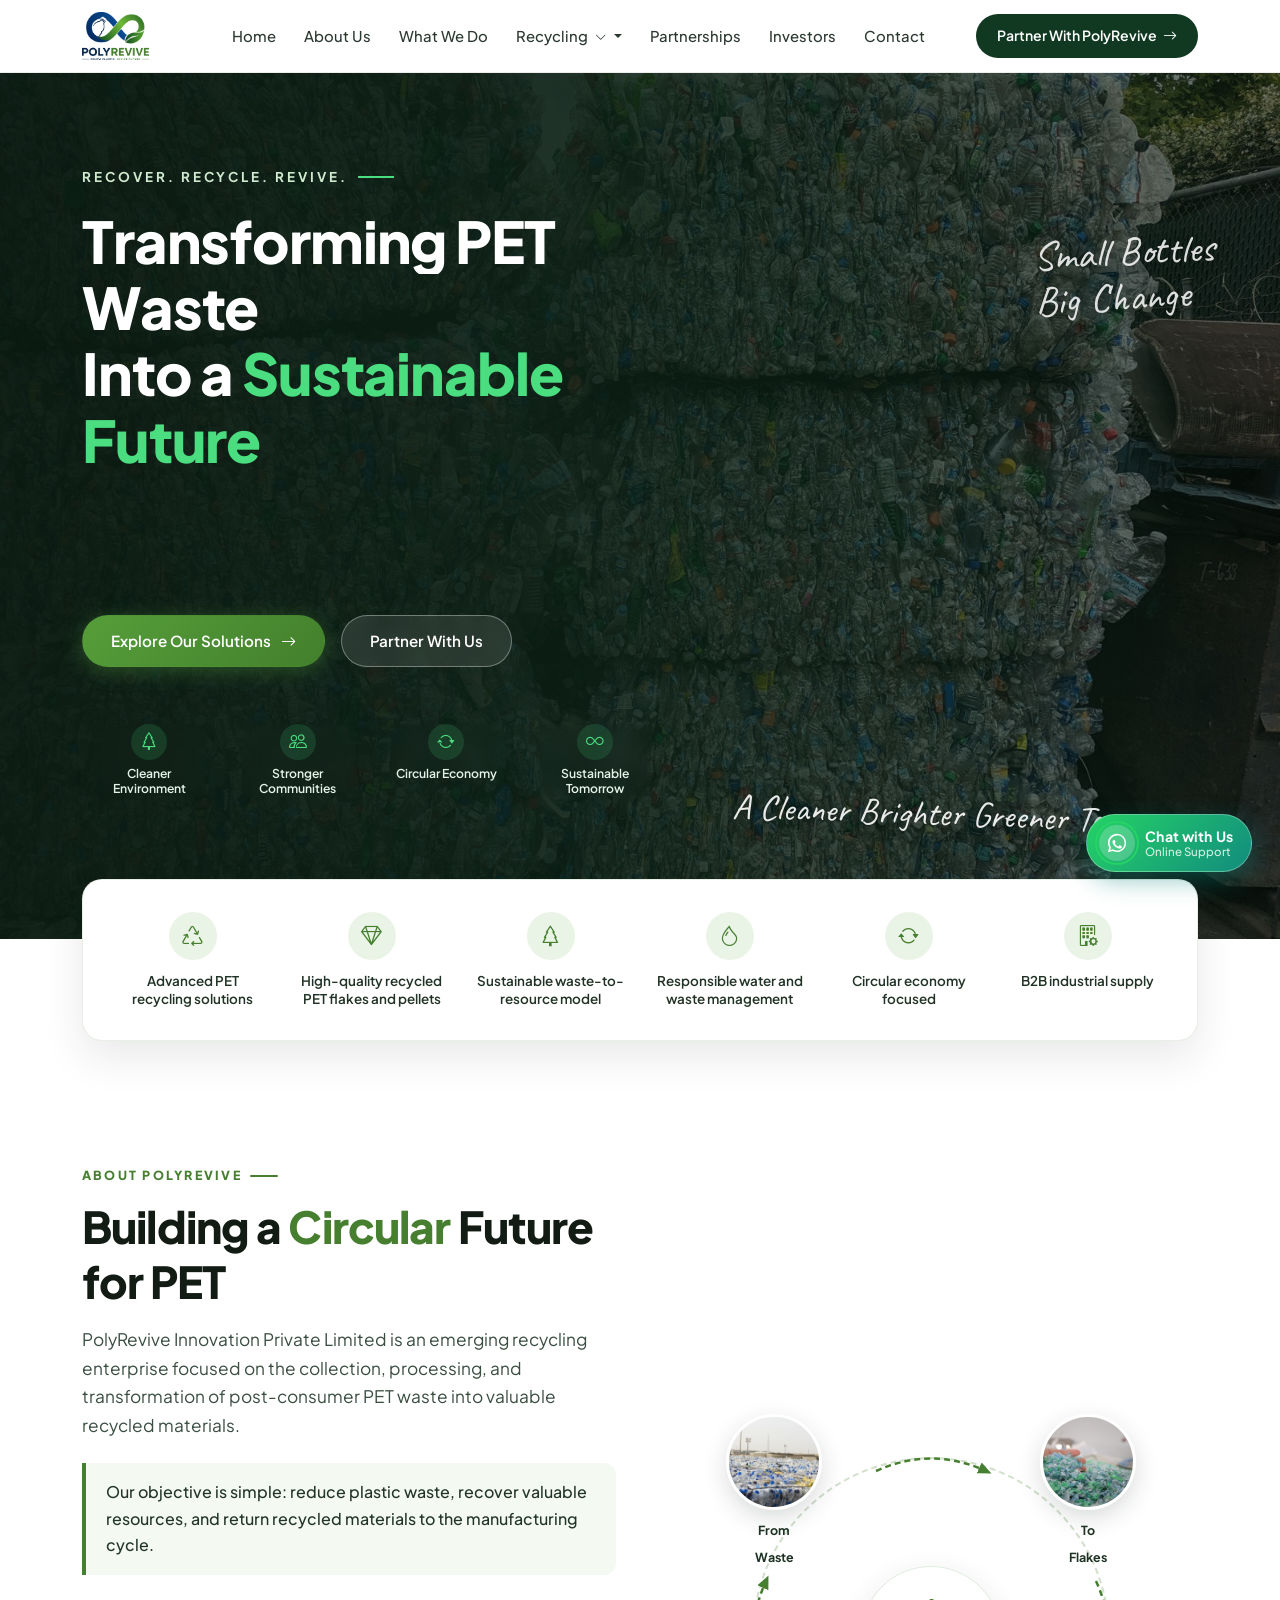
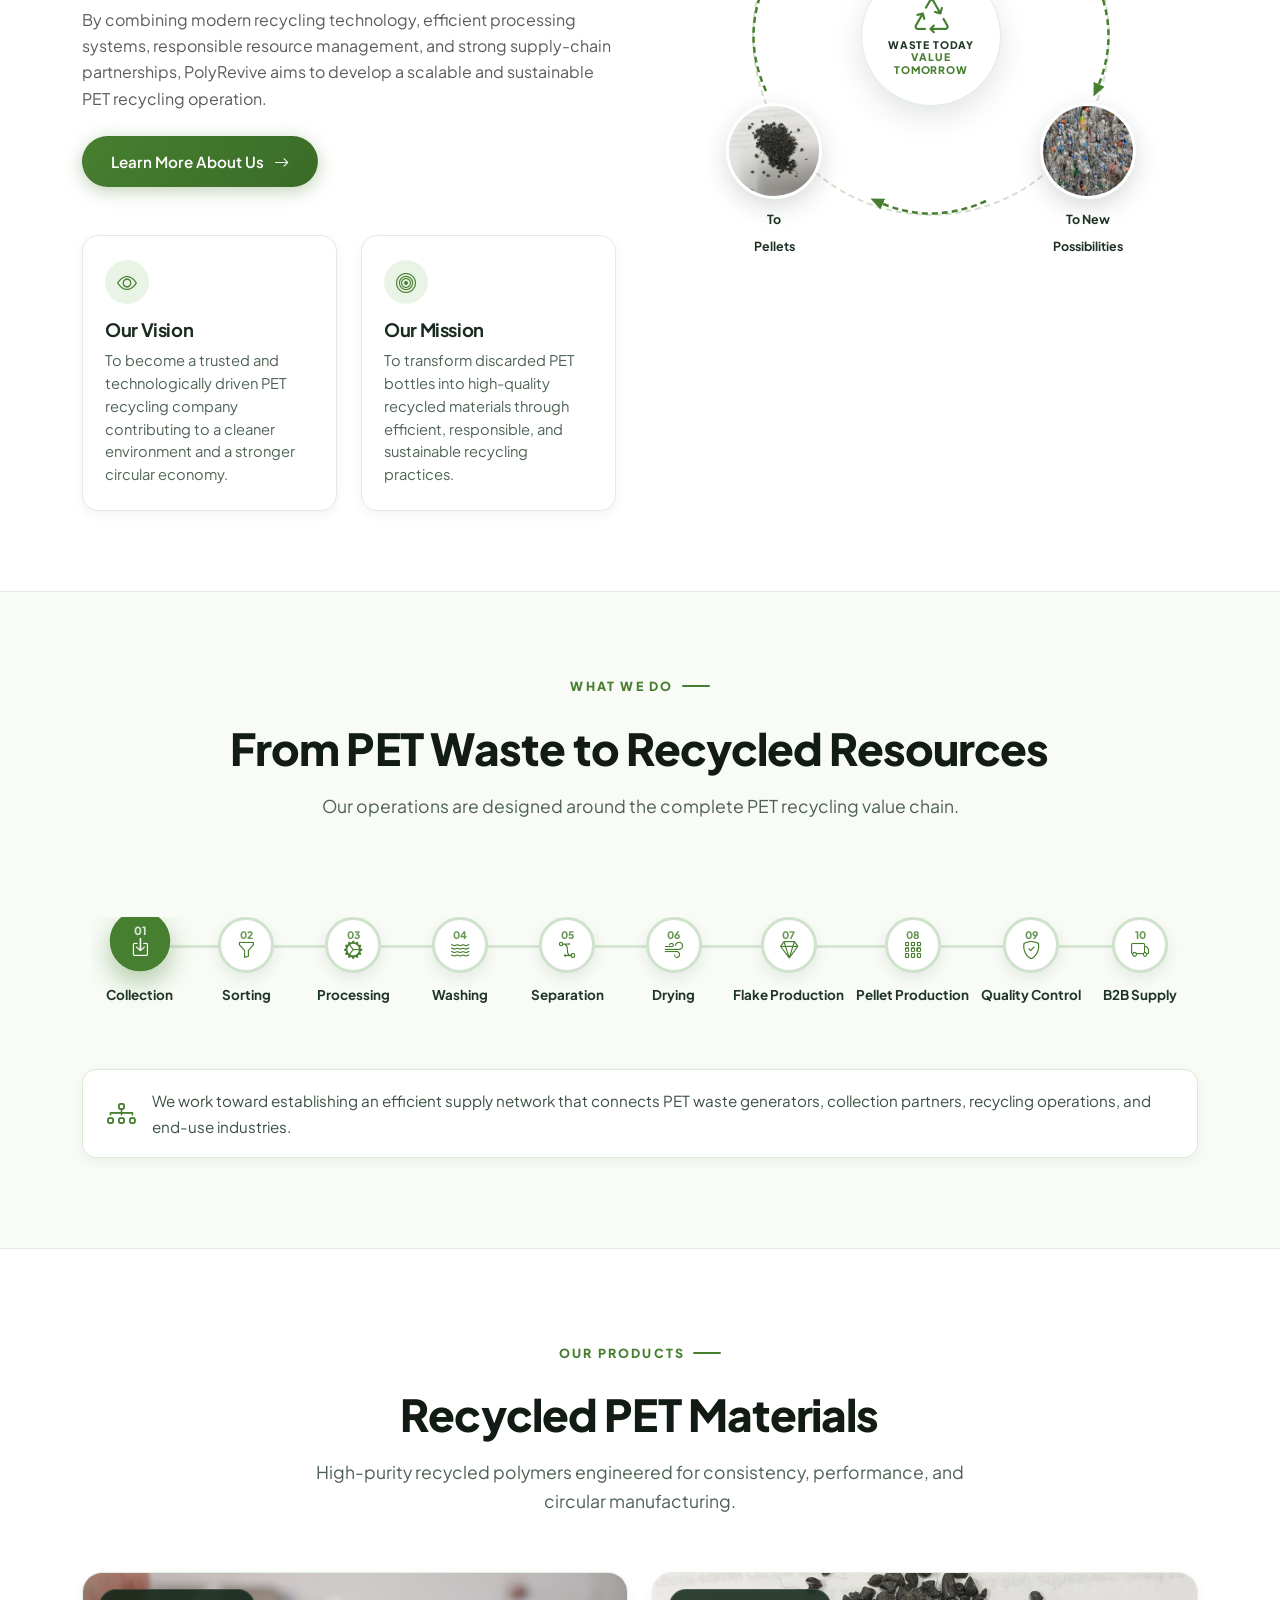
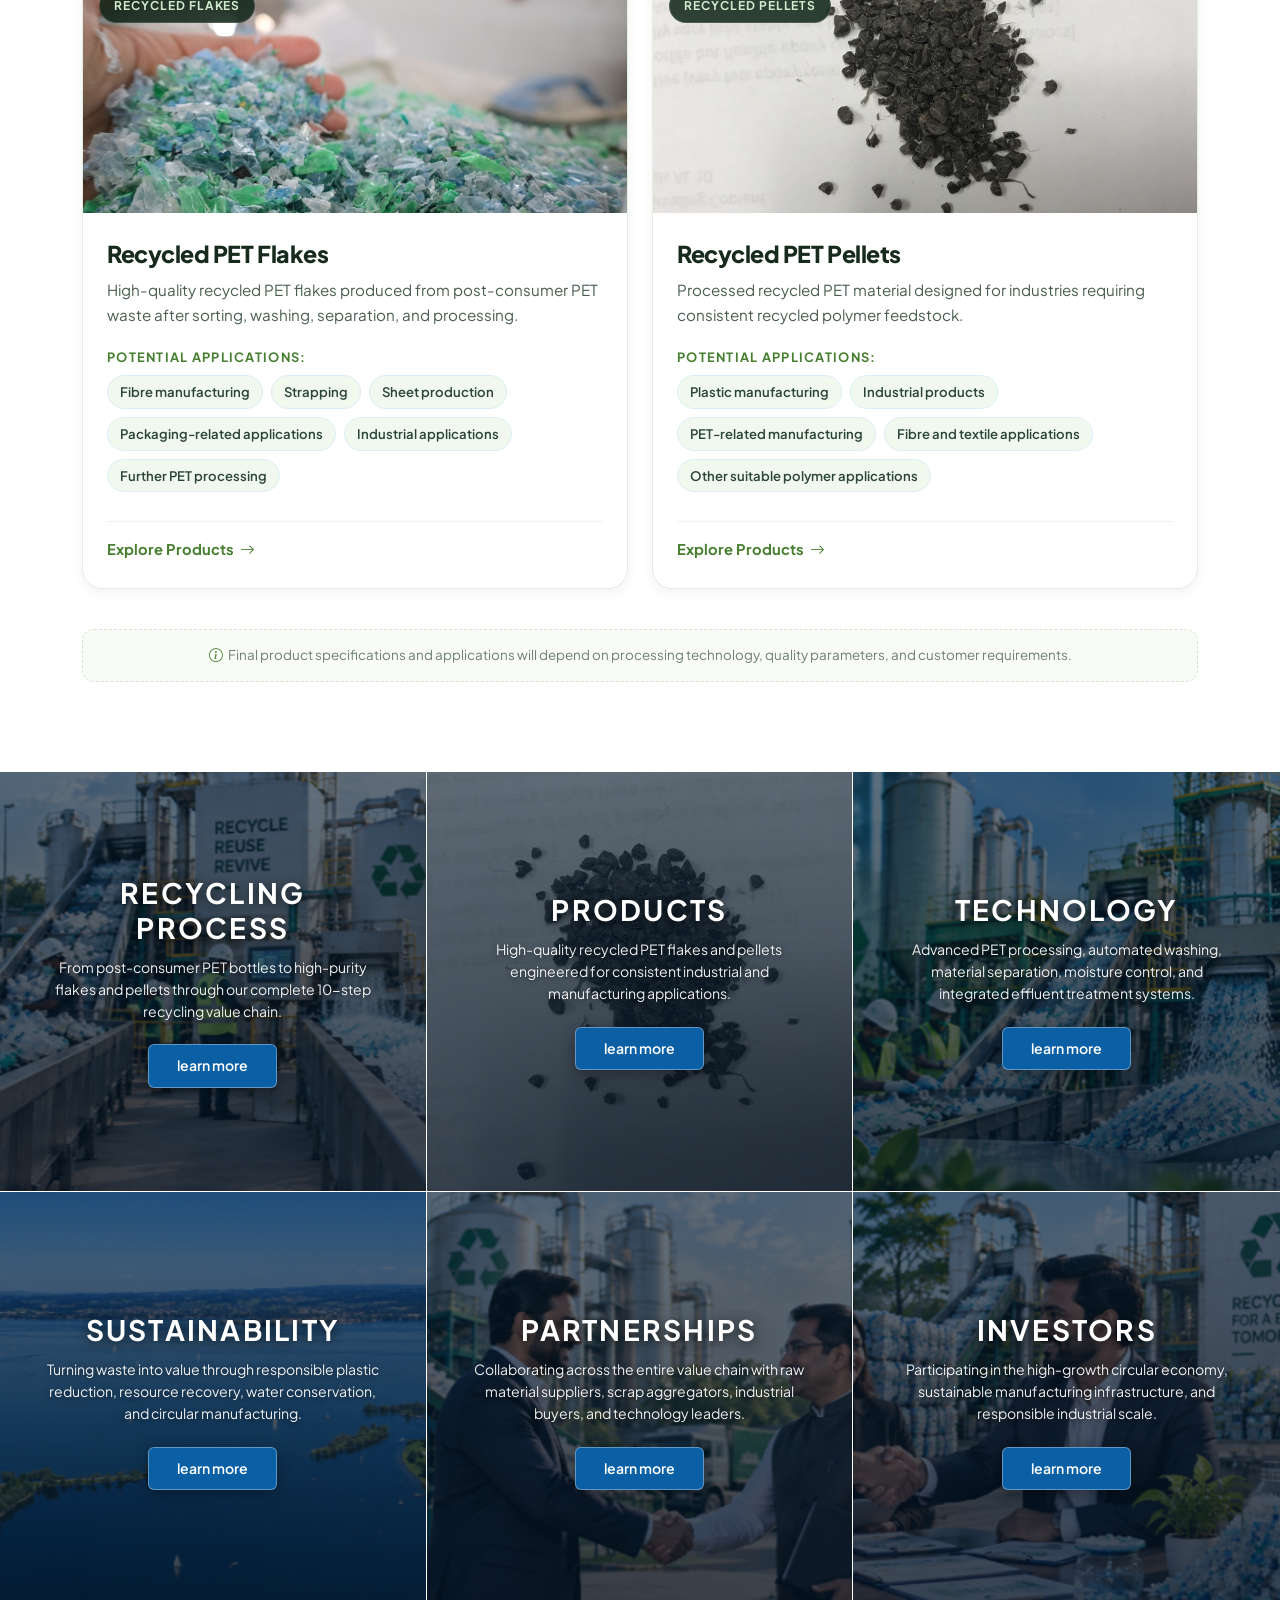
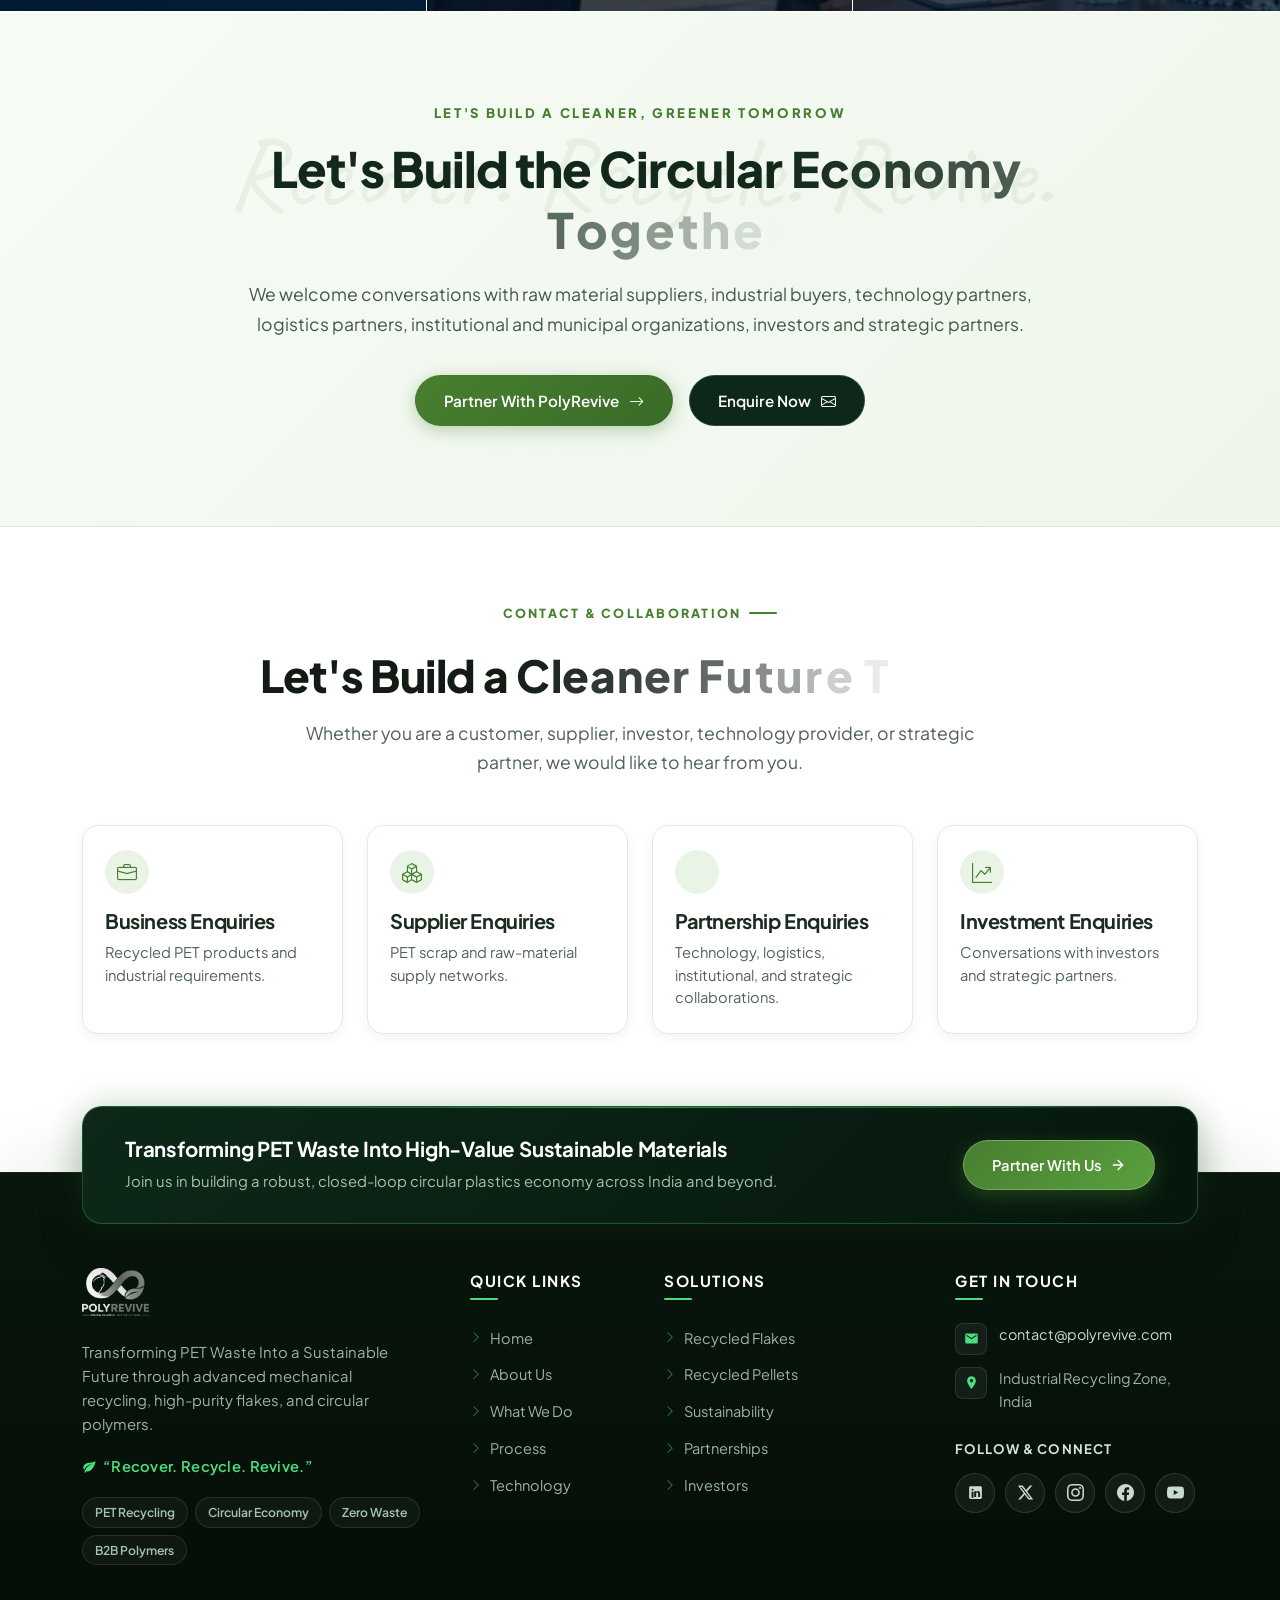
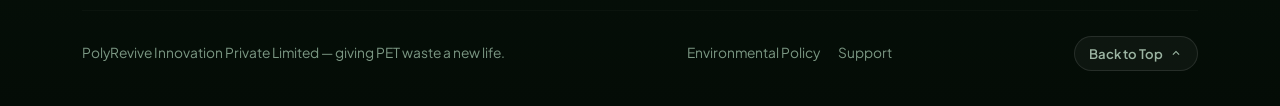
==== commit 478ca0db: "fix(nav): Ensure flawless mobile dropdown submenu expansion on touch and click" ====
--- a/index.html
+++ b/index.html
@@ -64,7 +64,7 @@
               <a class="nav-link" href="what-we-do.html">What We Do</a>
             </li>
             <li class="nav-item dropdown">
-              <a class="nav-link dropdown-toggle" href="#" id="recyclingDropdown" role="button" data-bs-toggle="dropdown" data-bs-display="static" aria-expanded="false">
+              <a class="nav-link dropdown-toggle" href="#" id="recyclingDropdown" role="button" aria-expanded="false">
                 Recycling <i class="bi bi-chevron-down ms-1" style="font-size: 0.72rem;"></i>
               </a>
               <ul class="dropdown-menu shadow" aria-labelledby="recyclingDropdown">
--- a/css/style.css
+++ b/css/style.css
@@ -478,23 +478,25 @@
   }
 
   .site-navbar .dropdown-menu {
+    display: none;
     position: static !important;
     transform: none !important;
     float: none !important;
     width: 100% !important;
-    border: 1px solid rgba(71, 127, 48, 0.15) !important;
+    border: 1px solid rgba(71, 127, 48, 0.18) !important;
     box-shadow: none !important;
     background: #f0f7ec !important;
-    padding: 8px !important;
+    padding: 6px !important;
     margin: 6px 0 10px !important;
     border-radius: 10px !important;
-    display: none !important;
     opacity: 1 !important;
     visibility: visible !important;
   }
 
   .site-navbar .dropdown-menu.show,
-  .site-navbar .dropdown.show > .dropdown-menu {
+  .site-navbar .dropdown.show .dropdown-menu,
+  .site-navbar .dropdown.open .dropdown-menu,
+  .site-navbar .dropdown.active .dropdown-menu {
     display: block !important;
     visibility: visible !important;
     opacity: 1 !important;
@@ -527,7 +529,8 @@
 
   .site-navbar .dropdown-toggle.show .bi-chevron-down,
   .site-navbar .dropdown-toggle[aria-expanded="true"] .bi-chevron-down,
-  .site-navbar .dropdown.show .dropdown-toggle .bi-chevron-down {
+  .site-navbar .dropdown.show .dropdown-toggle .bi-chevron-down,
+  .site-navbar .dropdown.open .dropdown-toggle .bi-chevron-down {
     transform: rotate(180deg);
   }
 
